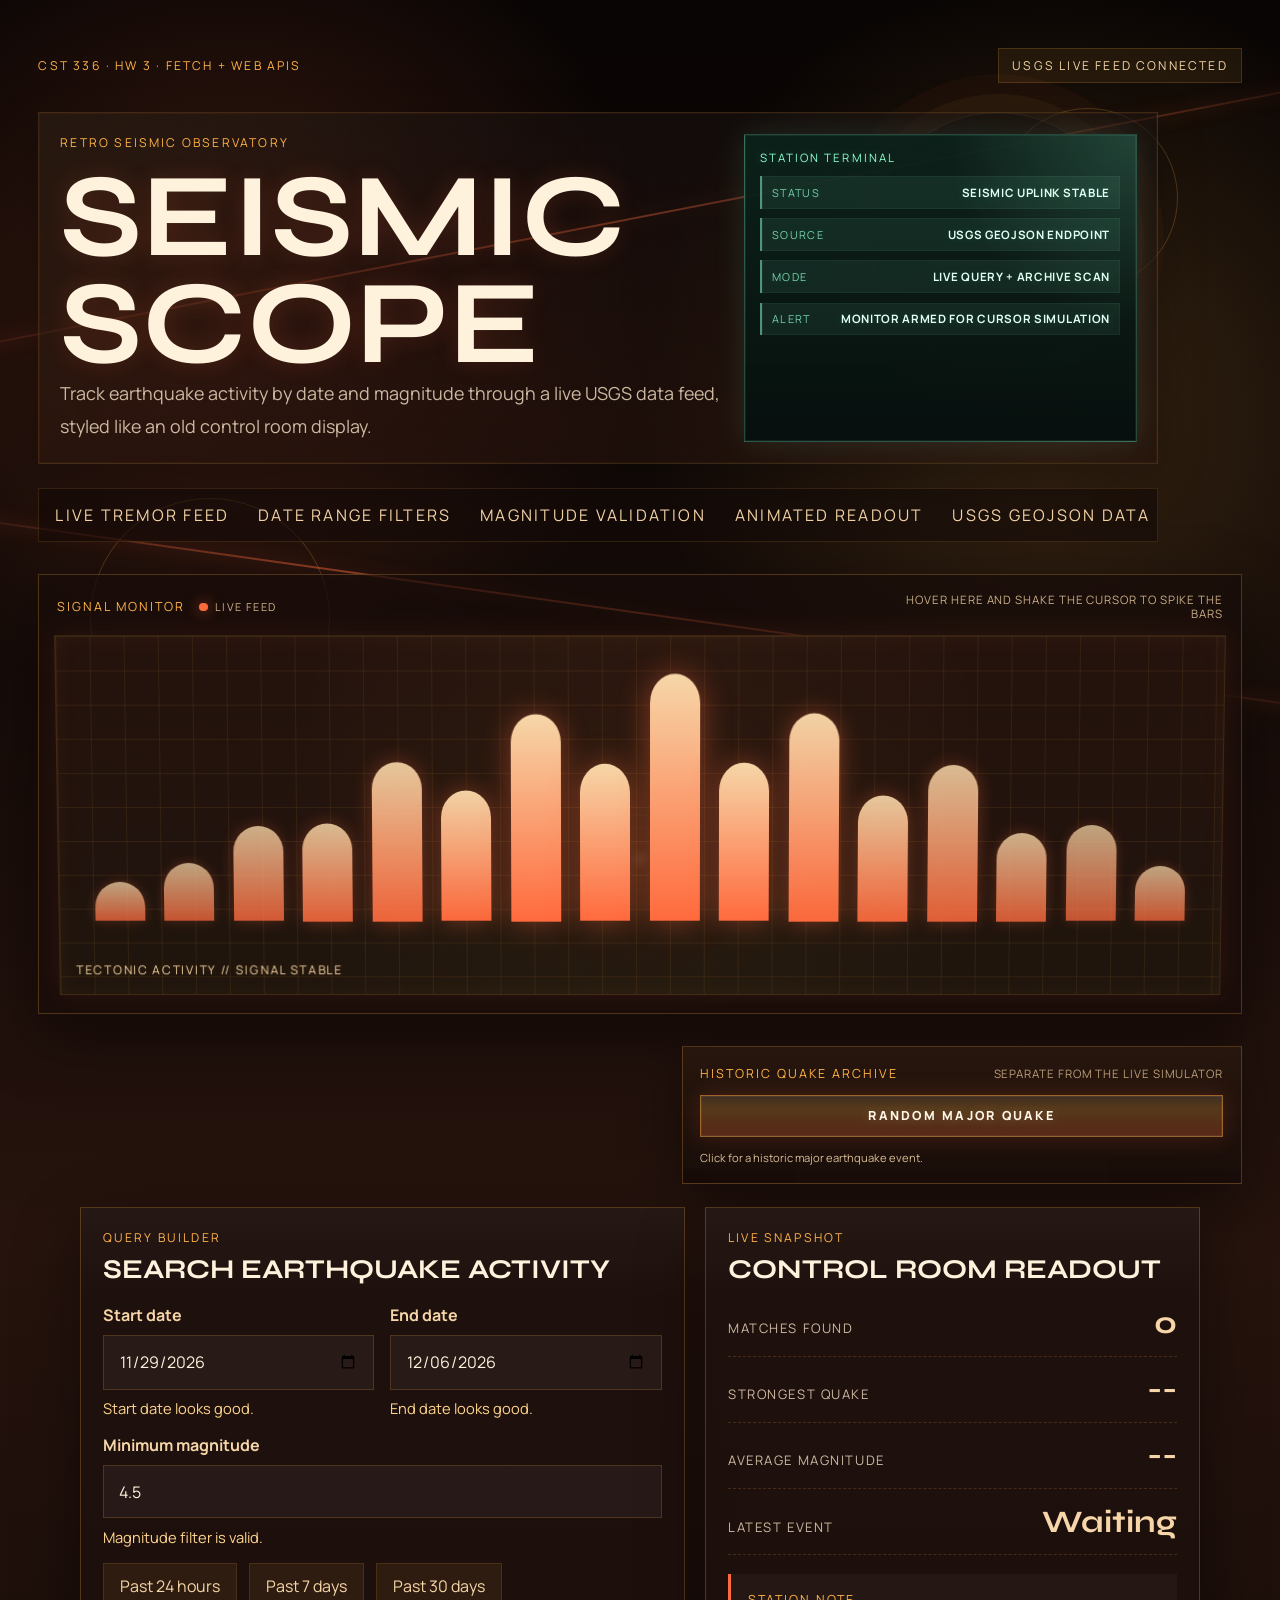
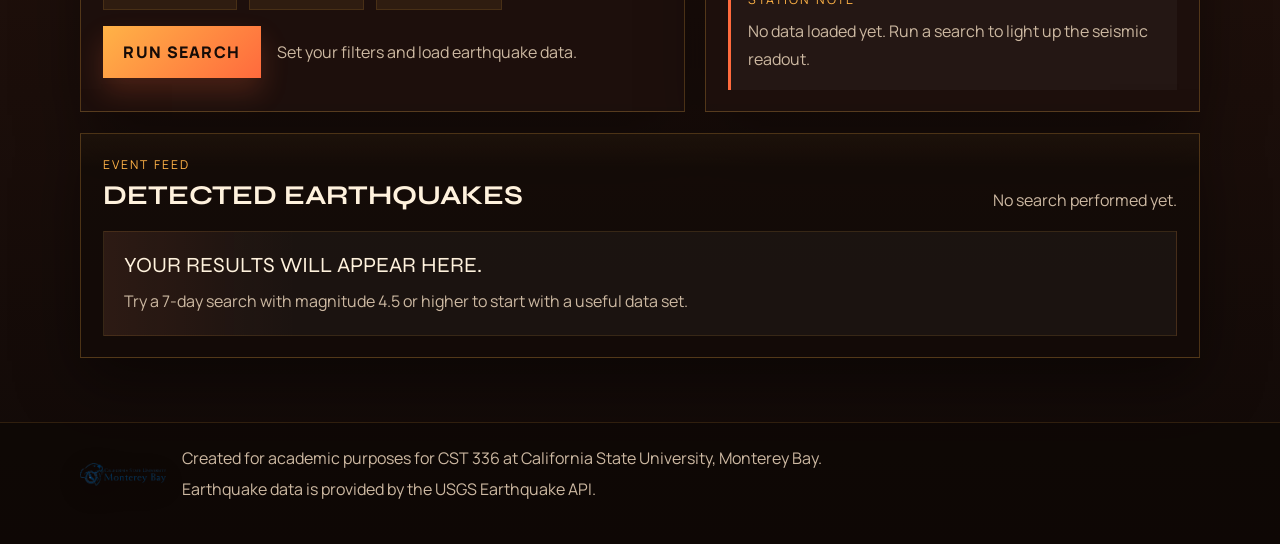
==== hw3/index.html @ 4cdac89d "cool updates" ====
<!doctype html>
<html lang="en">
  <head>
    <meta charset="UTF-8" />
    <meta name="viewport" content="width=device-width, initial-scale=1.0" />
    <title>Seismic Scope | HW 3 Fetch and Web APIs</title>
    <link rel="preconnect" href="https://fonts.googleapis.com" />
    <link rel="preconnect" href="https://fonts.gstatic.com" crossorigin />
    <link
      href="https://fonts.googleapis.com/css2?family=Syne:wght@400;500;700;800&family=Manrope:wght@400;500;700&display=swap"
      rel="stylesheet"
    />
    <link rel="stylesheet" href="styles.css" />
  </head>
  <body>
    <div class="scene" aria-hidden="true">
      <div class="scene__scanlines"></div>
      <div class="scene__grid"></div>
      <div class="scene__fault scene__fault--one"></div>
      <div class="scene__fault scene__fault--two"></div>
      <div class="scene__pulse scene__pulse--one"></div>
      <div class="scene__pulse scene__pulse--two"></div>
      <div class="scene__ring"></div>
    </div>

    <header class="site-header">
      <div class="site-header__topline">
        <p class="site-header__eyebrow">CST 336 · HW 3 · Fetch + Web APIs</p>
        <p class="site-header__stamp">USGS live feed connected</p>
      </div>

      <section class="hero-band">
        <div class="hero-copy">
          <div class="hero-copy__shell">
            <div class="hero-copy__main">
              <p class="kicker">Retro seismic observatory</p>
              <h1>Seismic Scope</h1>
              <p class="site-header__copy">
                Track earthquake activity by date and magnitude through a live USGS data feed,
                styled like an old control room display.
              </p>
            </div>

            <aside class="hero-copy__console" aria-label="System status">
              <p class="hero-copy__console-label">Station terminal</p>
              <div class="hero-copy__console-screen">
                <p><span>status</span><strong> seismic uplink stable</strong></p>
                <p><span>source</span><strong> usgs geojson endpoint</strong></p>
                <p><span>mode</span><strong> live query + archive scan</strong></p>
                <p><span>alert</span><strong> monitor armed for cursor simulation</strong></p>
              </div>
            </aside>
          </div>

          <div class="ticker" aria-label="Feature highlights">
            <span>LIVE TREMOR FEED</span>
            <span>DATE RANGE FILTERS</span>
            <span>MAGNITUDE VALIDATION</span>
            <span>ANIMATED READOUT</span>
            <span>USGS GEOJSON DATA</span>
            <span>SIGNAL SIMULATION</span>
            <span aria-hidden="true">LIVE TREMOR FEED</span>
            <span aria-hidden="true">DATE RANGE FILTERS</span>
            <span aria-hidden="true">MAGNITUDE VALIDATION</span>
            <span aria-hidden="true">ANIMATED READOUT</span>
            <span aria-hidden="true">USGS GEOJSON DATA</span>
            <span aria-hidden="true">SIGNAL SIMULATION</span>
          </div>
        </div>

        <aside class="hero-monitor">
          <div class="hero-monitor__header">
            <div class="hero-monitor__title-group">
              <p class="hero-monitor__label">Signal monitor</p>
              <div class="hero-monitor__live" aria-hidden="true">
                <span class="hero-monitor__live-dot"></span>
                <span>Live feed</span>
              </div>
            </div>
            <p class="hero-monitor__prompt" id="monitorPrompt">Hover here and shake the cursor to spike the bars</p>
          </div>
          <div class="hero-monitor__screen" id="heroMonitorScreen">
            <div class="monitor-epicenter" id="monitorEpicenter" aria-hidden="true"></div>
            <div class="waveform">
              <span></span>
              <span></span>
              <span></span>
              <span></span>
              <span></span>
              <span></span>
              <span></span>
              <span></span>
              <span></span>
              <span></span>
              <span></span>
              <span></span>
              <span></span>
              <span></span>
              <span></span>
              <span></span>
            </div>
            <div class="monitor-grid"></div>
            <p class="hero-monitor__readout">TECTONIC ACTIVITY // SIGNAL STABLE</p>
          </div>
        </aside>

        <article class="hero-archive">
          <div class="hero-archive__header">
            <p class="hero-monitor__label">Historic quake archive</p>
            <p class="hero-archive__hint">Separate from the live simulator</p>
          </div>
          <button class="hero-monitor__fact-button" id="randomQuakeButton" type="button">
            Random major quake
          </button>
          <p class="hero-monitor__fact" id="randomQuakeFact">
            Click for a historic major earthquake event.
          </p>
        </article>
      </section>
    </header>

    <main class="layout">
      <section class="panel panel--form">
        <div class="panel__heading">
          <p class="kicker">Query builder</p>
          <h2>Search earthquake activity</h2>
        </div>

        <form id="quakeForm" class="quake-form" novalidate>
          <label class="field">
            <span>Start date</span>
            <input id="startDate" name="startDate" type="date" required />
            <small id="startDateMessage" class="field-message">Choose a start date.</small>
          </label>

          <label class="field">
            <span>End date</span>
            <input id="endDate" name="endDate" type="date" required />
            <small id="endDateMessage" class="field-message">Choose an end date.</small>
          </label>

          <label class="field field--wide">
            <span>Minimum magnitude</span>
            <input
              id="minMagnitude"
              name="minMagnitude"
              type="number"
              min="0"
              max="10"
              step="0.1"
              value="4.5"
              required
            />
            <small id="magnitudeMessage" class="field-message">
              Enter a value from 0.0 to 10.0.
            </small>
          </label>

          <div class="quick-picks" aria-label="Quick date ranges">
            <button type="button" class="quick-picks__button" data-days="1">Past 24 hours</button>
            <button type="button" class="quick-picks__button" data-days="7">Past 7 days</button>
            <button type="button" class="quick-picks__button" data-days="30">Past 30 days</button>
          </div>

          <div class="form-actions">
            <button id="searchButton" class="primary-button" type="submit">Run search</button>
            <p id="formStatus" class="form-status">Set your filters and load earthquake data.</p>
          </div>
        </form>
      </section>

      <section class="panel panel--summary">
        <div class="panel__heading">
          <p class="kicker">Live snapshot</p>
          <h2>Control room readout</h2>
        </div>

        <div class="readout-stack">
          <article class="readout-line">
            <span>Matches found</span>
            <strong id="matchCount">0</strong>
          </article>
          <article class="readout-line">
            <span>Strongest quake</span>
            <strong id="topMagnitude">--</strong>
          </article>
          <article class="readout-line">
            <span>Average magnitude</span>
            <strong id="averageMagnitude">--</strong>
          </article>
          <article class="readout-line">
            <span>Latest event</span>
            <strong id="latestEvent">Waiting</strong>
          </article>
        </div>

        <div class="insight-card">
          <p class="insight-card__label">Station note</p>
          <p id="insightMessage" class="insight-card__copy">
            No data loaded yet. Run a search to light up the seismic readout.
          </p>
        </div>
      </section>

      <section class="panel panel--results">
        <div class="panel__heading panel__heading--results">
          <div>
            <p class="kicker">Event feed</p>
            <h2>Detected earthquakes</h2>
          </div>
          <p id="resultsMeta" class="results-meta">No search performed yet.</p>
        </div>

        <div id="results" class="results-list" aria-live="polite">
          <article class="empty-state">
            <p class="empty-state__title">Your results will appear here.</p>
            <p class="empty-state__copy">
              Try a 7-day search with magnitude 4.5 or higher to start with a useful data set.
            </p>
          </article>
        </div>
      </section>
    </main>

    <footer class="site-footer">
      <div class="site-footer__inner">
        <img
          class="site-footer__logo"
          src="../lab2/img/csumb-logo.png"
          alt="CSUMB logo"
        />
        <div class="site-footer__copy">
          <p>Created for academic purposes for CST 336 at California State University, Monterey Bay.</p>
          <p>Earthquake data is provided by the USGS Earthquake API.</p>
        </div>
      </div>
    </footer>

    <script src="app.js"></script>
  </body>
</html>
---- hw3/styles.css ----
:root {
  --coal: #140d0b;
  --ash: #241713;
  --lava: #ff6a3d;
  --amber: #ffb347;
  --sand: #f6d6a8;
  --smoke: #cdb9a2;
  --cream: #fff2dd;
  --line: rgba(255, 179, 71, 0.24);
  --panel: rgba(30, 17, 13, 0.88);
  --panel-strong: rgba(20, 11, 8, 0.92);
  --shadow: 0 24px 60px rgba(0, 0, 0, 0.42);
}

* {
  box-sizing: border-box;
}

html {
  scroll-behavior: smooth;
}

body {
  margin: 0;
  min-height: 100vh;
  overflow-x: hidden;
  font-family: "Manrope", "Segoe UI", sans-serif;
  color: var(--cream);
  background:
    radial-gradient(circle at 18% 14%, rgba(255, 106, 61, 0.18), transparent 20%),
    radial-gradient(circle at 82% 18%, rgba(255, 179, 71, 0.16), transparent 20%),
    linear-gradient(180deg, #090504 0%, #140b08 28%, #26130d 58%, #100907 100%);
}

body::before {
  content: "";
  position: fixed;
  inset: 0;
  z-index: 0;
  pointer-events: none;
  background:
    linear-gradient(90deg, rgba(255, 255, 255, 0.025) 1px, transparent 1px),
    linear-gradient(rgba(255, 255, 255, 0.025) 1px, transparent 1px);
  background-size: 46px 46px;
  opacity: 0.2;
}

.scene {
  position: fixed;
  inset: 0;
  pointer-events: none;
  overflow: hidden;
  z-index: 0;
}

.scene__scanlines {
  position: absolute;
  inset: 0;
  background: repeating-linear-gradient(
    180deg,
    rgba(255, 255, 255, 0.04) 0,
    rgba(255, 255, 255, 0.04) 1px,
    transparent 1px,
    transparent 4px
  );
  opacity: 0.12;
}

.scene__grid {
  position: absolute;
  left: -10%;
  right: -10%;
  bottom: -8%;
  height: 42vh;
  background:
    linear-gradient(rgba(255, 179, 71, 0.18) 2px, transparent 2px),
    linear-gradient(90deg, rgba(255, 179, 71, 0.18) 2px, transparent 2px);
  background-size: 64px 64px;
  transform: perspective(420px) rotateX(76deg);
  transform-origin: center bottom;
  opacity: 0.35;
  animation: grid-drift 10s ease-in-out infinite;
}

.scene__fault {
  position: absolute;
  width: 120vw;
  height: 2px;
  left: -10vw;
  background: linear-gradient(90deg, transparent, rgba(255, 106, 61, 0.85), transparent);
  box-shadow: 0 0 18px rgba(255, 106, 61, 0.4);
}

.scene__fault--one {
  top: 24%;
  transform: rotate(-11deg);
  animation: fault-shift 9s ease-in-out infinite;
}

.scene__fault--two {
  top: 68%;
  transform: rotate(8deg);
  animation: fault-shift 12s ease-in-out infinite reverse;
}

.scene__pulse {
  position: absolute;
  border: 1px solid rgba(255, 179, 71, 0.24);
  border-radius: 50%;
}

.scene__pulse--one {
  top: 12%;
  right: 8%;
  width: 180px;
  height: 180px;
  animation: pulse-ring 5s ease-out infinite;
}

.scene__pulse--two {
  bottom: 18%;
  left: 7%;
  width: 240px;
  height: 240px;
  animation: pulse-ring 7s ease-out infinite 1.4s;
}

.scene__ring {
  position: absolute;
  right: 12vw;
  top: 7rem;
  width: 16rem;
  aspect-ratio: 1;
  border-radius: 50%;
  border: 1px solid rgba(246, 214, 168, 0.18);
  box-shadow:
    0 0 0 18px rgba(255, 179, 71, 0.05),
    0 0 0 38px rgba(255, 106, 61, 0.04);
  animation: ring-drift 8s ease-in-out infinite;
}

.site-header,
.layout {
  position: relative;
  z-index: 1;
}

.site-header {
  width: min(1240px, 94vw);
  margin: 0 auto;
  padding: 3rem 0 1.4rem;
}

.site-header__topline {
  display: flex;
  justify-content: space-between;
  gap: 1rem;
  align-items: center;
}

.site-header__eyebrow,
.site-header__stamp,
.kicker {
  margin: 0;
  text-transform: uppercase;
  letter-spacing: 0.18em;
  font-size: 0.76rem;
}

.site-header__eyebrow,
.kicker {
  color: var(--amber);
}

.site-header__stamp {
  padding: 0.5rem 0.8rem;
  border: 1px solid rgba(255, 179, 71, 0.18);
  color: var(--sand);
  background: rgba(255, 179, 71, 0.08);
}

.hero-band {
  margin-top: 1.8rem;
  display: grid;
  gap: 2rem;
  grid-template-columns: minmax(0, 1fr);
  align-items: start;
}

.hero-copy {
  max-width: 70rem;
}

.hero-copy__shell {
  position: relative;
  display: grid;
  grid-template-columns: minmax(0, 1.35fr) minmax(280px, 0.8fr);
  gap: 1.25rem;
  align-items: stretch;
  padding: 1.3rem;
  border: 1px solid rgba(255, 179, 71, 0.14);
  background:
    linear-gradient(135deg, rgba(255, 179, 71, 0.05), transparent 36%),
    linear-gradient(180deg, rgba(255, 255, 255, 0.02), rgba(255, 106, 61, 0.05)),
    rgba(18, 10, 8, 0.58);
  box-shadow:
    inset 0 0 0 1px rgba(255, 179, 71, 0.04),
    0 16px 44px rgba(0, 0, 0, 0.26);
  overflow: hidden;
}

.hero-copy__shell::before {
  content: "";
  position: absolute;
  inset: 0;
  pointer-events: none;
  background:
    linear-gradient(90deg, rgba(255, 179, 71, 0.08) 1px, transparent 1px),
    linear-gradient(rgba(255, 179, 71, 0.06) 1px, transparent 1px);
  background-size: 34px 34px;
  opacity: 0.12;
}

.hero-copy__main,
.hero-copy__console {
  position: relative;
  z-index: 1;
}

.hero-copy h1,
.hero-copy p {
  margin: 0;
}

.hero-copy h1 {
  margin-top: 0.85rem;
  font-family: "Syne", sans-serif;
  max-width: 11ch;
  font-size: clamp(3.6rem, 11vw, 7.4rem);
  line-height: 0.9;
  text-transform: uppercase;
  text-shadow: 0 0 24px rgba(255, 106, 61, 0.16);
}

.site-header__copy {
  margin-top: 1rem;
  max-width: 54rem;
  color: var(--smoke);
  line-height: 1.8;
  font-size: 1.12rem;
}

.hero-copy__console {
  display: grid;
  gap: 0.7rem;
  align-content: start;
  padding: 0.95rem;
  border: 1px solid rgba(143, 255, 208, 0.24);
  background:
    radial-gradient(circle at top right, rgba(143, 255, 208, 0.16), transparent 38%),
    linear-gradient(180deg, rgba(12, 34, 27, 0.92), rgba(6, 16, 14, 0.96));
  box-shadow:
    inset 0 0 0 1px rgba(143, 255, 208, 0.08),
    0 0 30px rgba(143, 255, 208, 0.12);
}

.hero-copy__console-label {
  margin: 0;
  color: #8fffd0;
  font-size: 0.72rem;
  letter-spacing: 0.18em;
  text-transform: uppercase;
  text-shadow: 0 0 12px rgba(143, 255, 208, 0.28);
}

.hero-copy__console-screen {
  display: grid;
  gap: 0.6rem;
  font-family: "Manrope", "Segoe UI", sans-serif;
}

.hero-copy__console-screen p {
  display: flex;
  justify-content: space-between;
  gap: 0.8rem;
  padding: 0.55rem 0.65rem;
  border-left: 2px solid rgba(143, 255, 208, 0.5);
  background: rgba(143, 255, 208, 0.07);
  box-shadow: inset 0 0 0 1px rgba(143, 255, 208, 0.05);
}

.hero-copy__console-screen span {
  color: rgba(143, 255, 208, 0.78);
  text-transform: uppercase;
  letter-spacing: 0.12em;
  font-size: 0.68rem;
  text-shadow: 0 0 10px rgba(143, 255, 208, 0.18);
}

.hero-copy__console-screen strong {
  color: #dffff2;
  font-weight: 700;
  text-transform: uppercase;
  letter-spacing: 0.06em;
  font-size: 0.72rem;
  text-align: right;
  text-shadow: 0 0 12px rgba(143, 255, 208, 0.16);
}

.ticker {
  margin-top: 1.5rem;
  display: flex;
  gap: 1.8rem;
  overflow: hidden;
  width: 100%;
  padding: 0.95rem 1rem;
  border: 1px solid rgba(255, 179, 71, 0.14);
  background: rgba(18, 10, 8, 0.56);
  white-space: nowrap;
}

.ticker span {
  flex: none;
  color: var(--sand);
  letter-spacing: 0.14em;
  animation: ticker-roll 24s linear infinite;
}

.hero-monitor {
  width: 100%;
  padding: 1.1rem;
  border: 1px solid var(--line);
  background: rgba(24, 13, 10, 0.76);
  box-shadow: var(--shadow);
}

.hero-archive {
  width: min(560px, 100%);
  justify-self: end;
  padding: 1.1rem;
  border: 1px solid var(--line);
  background:
    linear-gradient(180deg, rgba(255, 179, 71, 0.06), rgba(24, 13, 10, 0.82)),
    rgba(24, 13, 10, 0.8);
  box-shadow: var(--shadow);
}

.hero-archive__header {
  display: flex;
  justify-content: space-between;
  gap: 1rem;
  align-items: center;
  margin-bottom: 0.8rem;
}

.hero-archive__hint {
  margin: 0;
  color: rgba(246, 214, 168, 0.72);
  font-size: 0.72rem;
  letter-spacing: 0.08em;
  text-transform: uppercase;
}

.hero-monitor__label,
.hero-monitor__readout {
  margin: 0;
}

.hero-monitor__header {
  display: flex;
  align-items: center;
  justify-content: space-between;
  gap: 1rem;
}

.hero-monitor__title-group {
  display: flex;
  align-items: center;
  gap: 0.9rem;
}

.hero-monitor__label {
  color: var(--amber);
  text-transform: uppercase;
  letter-spacing: 0.16em;
  font-size: 0.78rem;
}

.hero-monitor__live {
  display: inline-flex;
  align-items: center;
  gap: 0.45rem;
  color: rgba(246, 214, 168, 0.82);
  font-size: 0.68rem;
  letter-spacing: 0.14em;
  text-transform: uppercase;
}

.hero-monitor__live-dot {
  width: 0.52rem;
  height: 0.52rem;
  border-radius: 50%;
  background: var(--lava);
  box-shadow: 0 0 14px rgba(255, 106, 61, 0.65);
  animation: monitor-beacon 1.2s ease-in-out infinite;
}

.hero-monitor__prompt {
  margin: 0;
  max-width: 20rem;
  text-align: right;
  color: rgba(246, 214, 168, 0.8);
  font-size: 0.72rem;
  letter-spacing: 0.08em;
  text-transform: uppercase;
  line-height: 1.25;
  transition: opacity 180ms ease, transform 180ms ease;
}

.hero-monitor__prompt.is-hidden {
  opacity: 0.2;
  transform: translateY(-4px);
}

.hero-monitor__screen {
  position: relative;
  margin-top: 0.9rem;
  min-height: 360px;
  overflow: hidden;
  border: 1px solid rgba(255, 179, 71, 0.14);
  cursor: crosshair;
  background:
    radial-gradient(circle at center, rgba(255, 179, 71, 0.05), transparent 60%),
    linear-gradient(180deg, rgba(255, 106, 61, 0.08), rgba(255, 179, 71, 0.03)),
    #120b09;
  transform:
    perspective(460px)
    rotateX(calc(var(--monitor-tilt-y, 0) * 1deg))
    rotateY(calc(var(--monitor-tilt-x, 0) * 1deg))
    translate3d(var(--monitor-shift-x, 0px), var(--monitor-shift-y, 0px), 0);
  transition: transform 110ms ease-out, box-shadow 150ms ease-out;
  box-shadow:
    inset 0 0 24px rgba(255, 179, 71, 0.05),
    0 0 26px rgba(255, 106, 61, 0.08);
}

.hero-monitor__screen::after {
  content: "";
  position: absolute;
  inset: 0;
  z-index: 0;
  pointer-events: none;
  background: linear-gradient(180deg, transparent, rgba(255, 179, 71, 0.06));
  opacity: var(--monitor-invite-opacity, 0.45);
  transition: opacity 180ms ease;
}

.monitor-grid {
  position: absolute;
  inset: 0;
  z-index: 0;
  background:
    linear-gradient(rgba(255, 179, 71, 0.08) 1px, transparent 1px),
    linear-gradient(90deg, rgba(255, 179, 71, 0.08) 1px, transparent 1px);
  background-size: 34px 34px;
}

.monitor-epicenter {
  position: absolute;
  left: var(--epicenter-x, 50%);
  top: var(--epicenter-y, 50%);
  width: 120px;
  height: 120px;
  z-index: 1;
  pointer-events: none;
  border-radius: 50%;
  opacity: var(--epicenter-opacity, 0);
  transform: translate(-50%, -50%) scale(var(--epicenter-scale, 0.65));
  background:
    radial-gradient(circle, rgba(255, 214, 168, 0.6) 0, rgba(255, 179, 71, 0.16) 18%, transparent 64%);
  box-shadow:
    0 0 0 1px rgba(255, 179, 71, 0.2),
    0 0 26px rgba(255, 106, 61, 0.22);
  transition: opacity 160ms ease, transform 120ms ease-out;
}

.monitor-epicenter::before,
.monitor-epicenter::after {
  content: "";
  position: absolute;
  inset: 50%;
  border-radius: 50%;
  border: 1px solid rgba(255, 179, 71, 0.28);
  transform: translate(-50%, -50%);
}

.monitor-epicenter::before {
  width: 44px;
  height: 44px;
}

.monitor-epicenter::after {
  width: 86px;
  height: 86px;
  opacity: 0.7;
}

.waveform {
  position: absolute;
  inset: 0;
  z-index: 2;
  display: flex;
  align-items: end;
  justify-content: space-evenly;
  padding: 2.3rem 1rem 4.6rem;
}

.waveform span {
  width: 4.4%;
  height: max(10%, var(--bar-height, 22%));
  border-radius: 999px 999px 0 0;
  background: linear-gradient(180deg, var(--sand), var(--lava));
  box-shadow: 0 0 12px rgba(255, 106, 61, 0.26);
  transform-origin: bottom center;
  transform: scaleY(var(--bar-scale, 1));
  opacity: calc(0.5 + var(--bar-glow, 0.24));
  transition:
    height 120ms ease-out,
    transform 120ms ease-out,
    opacity 120ms ease-out,
    box-shadow 120ms ease-out;
}

.hero-monitor__readout {
  position: absolute;
  left: 1rem;
  right: 1rem;
  bottom: 1rem;
  z-index: 3;
  color: var(--sand);
  font-size: 0.76rem;
  letter-spacing: 0.14em;
  text-shadow: 0 0 10px rgba(255, 179, 71, 0.18);
}

.hero-monitor__fact-button {
  border: 1px solid rgba(255, 179, 71, 0.42);
  background:
    linear-gradient(180deg, rgba(255, 214, 168, 0.14), rgba(255, 179, 71, 0.24) 30%, rgba(255, 106, 61, 0.26));
  color: #fff6e6;
  width: 100%;
  padding: 0.72rem 0.95rem;
  font: inherit;
  font-size: 0.78rem;
  font-weight: 800;
  letter-spacing: 0.18em;
  text-transform: uppercase;
  text-shadow: 0 0 12px rgba(255, 240, 214, 0.24);
  cursor: pointer;
  box-shadow:
    inset 0 0 0 1px rgba(255, 214, 168, 0.08),
    0 0 24px rgba(255, 106, 61, 0.18);
  transition:
    transform 130ms ease,
    border-color 130ms ease,
    box-shadow 130ms ease,
    background 130ms ease;
}

.hero-monitor__fact-button:hover,
.hero-monitor__fact-button:focus-visible {
  transform: translateY(-1px);
  border-color: rgba(255, 214, 168, 0.68);
  box-shadow:
    inset 0 0 0 1px rgba(255, 214, 168, 0.12),
    0 0 28px rgba(255, 106, 61, 0.28);
  background:
    linear-gradient(180deg, rgba(255, 214, 168, 0.18), rgba(255, 179, 71, 0.34) 30%, rgba(255, 106, 61, 0.32));
}

.hero-monitor__fact {
  margin: 0.8rem 0 0;
  color: rgba(246, 214, 168, 0.88);
  font-size: 0.7rem;
  line-height: 1.45;
  text-wrap: pretty;
}

.layout {
  width: min(1120px, 92vw);
  margin: 0 auto;
  padding-bottom: 4rem;
  display: grid;
  gap: 1.3rem;
  grid-template-columns: minmax(0, 1.1fr) minmax(300px, 0.9fr);
}

.panel {
  border: 1px solid var(--line);
  background:
    linear-gradient(180deg, rgba(255, 255, 255, 0.035), transparent 18%),
    var(--panel);
  box-shadow: var(--shadow);
  padding: 1.35rem;
}

.panel--results {
  grid-column: 1 / -1;
  background:
    linear-gradient(180deg, rgba(255, 179, 71, 0.045), transparent 15%),
    var(--panel-strong);
}

.panel__heading h2,
.panel__heading p {
  margin: 0;
}

.panel__heading h2 {
  margin-top: 0.4rem;
  font-family: "Syne", sans-serif;
  font-size: 1.7rem;
  text-transform: uppercase;
}

.quake-form {
  margin-top: 1.2rem;
  display: grid;
  gap: 1rem;
  grid-template-columns: repeat(2, minmax(0, 1fr));
}

.field {
  display: grid;
  gap: 0.55rem;
}

.field--wide {
  grid-column: 1 / -1;
}

.field span {
  font-weight: 700;
  color: var(--sand);
}

.field input {
  width: 100%;
  border: 1px solid rgba(255, 179, 71, 0.18);
  padding: 0.9rem 0.95rem;
  font: inherit;
  color: var(--cream);
  background: rgba(255, 255, 255, 0.045);
  transition:
    border-color 0.2s ease,
    box-shadow 0.2s ease,
    transform 0.2s ease;
}

.field input:focus {
  outline: none;
  border-color: var(--amber);
  box-shadow: 0 0 0 4px rgba(255, 179, 71, 0.08);
  transform: translateY(-1px);
}

.field input.invalid {
  border-color: #ff8a8a;
}

.field-message {
  min-height: 1.2rem;
  color: var(--smoke);
  font-size: 0.92rem;
}

.field-message.error {
  color: #ff9b9b;
}

.field-message.success {
  color: #ffd58d;
}

.quick-picks {
  grid-column: 1 / -1;
  display: flex;
  flex-wrap: wrap;
  gap: 0.75rem;
}

.quick-picks__button,
.primary-button {
  border: 0;
  cursor: pointer;
  font: inherit;
}

.quick-picks__button {
  padding: 0.72rem 1rem;
  color: var(--sand);
  background: rgba(255, 179, 71, 0.08);
  border: 1px solid rgba(255, 179, 71, 0.12);
  transition:
    transform 0.2s ease,
    background 0.2s ease,
    border-color 0.2s ease;
}

.quick-picks__button:hover,
.quick-picks__button:focus-visible {
  transform: translateY(-2px);
  background: rgba(255, 106, 61, 0.12);
  border-color: rgba(255, 106, 61, 0.35);
}

.form-actions {
  grid-column: 1 / -1;
  display: flex;
  flex-wrap: wrap;
  gap: 1rem;
  align-items: center;
}

.primary-button {
  padding: 0.95rem 1.3rem;
  font-weight: 800;
  text-transform: uppercase;
  letter-spacing: 0.08em;
  color: #160b07;
  background: linear-gradient(135deg, var(--amber), var(--lava));
  box-shadow: 0 14px 28px rgba(255, 106, 61, 0.2);
  transition:
    transform 0.2s ease,
    box-shadow 0.2s ease;
}

.primary-button:hover,
.primary-button:focus-visible {
  transform: translateY(-2px);
  box-shadow: 0 18px 34px rgba(255, 106, 61, 0.28);
}

.primary-button:disabled {
  cursor: wait;
  opacity: 0.72;
  transform: none;
}

.form-status,
.results-meta {
  margin: 0;
  color: var(--smoke);
}

.readout-stack {
  margin-top: 1.2rem;
  display: grid;
  gap: 0.85rem;
}

.readout-line {
  display: grid;
  grid-template-columns: 1fr auto;
  gap: 1rem;
  align-items: baseline;
  padding-bottom: 0.85rem;
  border-bottom: 1px dashed rgba(255, 179, 71, 0.18);
}

.readout-line span,
.readout-line strong {
  margin: 0;
}

.readout-line span {
  color: var(--smoke);
  text-transform: uppercase;
  letter-spacing: 0.12em;
  font-size: 0.82rem;
}

.readout-line strong {
  font-family: "Syne", sans-serif;
  font-size: clamp(1.15rem, 4vw, 1.95rem);
  color: var(--sand);
}

.insight-card {
  margin-top: 1.2rem;
  padding: 1.05rem;
  border-left: 3px solid var(--lava);
  background: rgba(255, 255, 255, 0.03);
}

.insight-card__label,
.insight-card__copy {
  margin: 0;
}

.insight-card__label {
  color: var(--amber);
  text-transform: uppercase;
  letter-spacing: 0.15em;
  font-size: 0.78rem;
}

.insight-card__copy {
  margin-top: 0.55rem;
  color: var(--smoke);
  line-height: 1.75;
}

.panel__heading--results {
  display: flex;
  justify-content: space-between;
  gap: 1rem;
  align-items: end;
}

.results-list {
  margin-top: 1.25rem;
  display: grid;
  gap: 1rem;
}

.quake-card,
.empty-state {
  position: relative;
  overflow: hidden;
  padding: 1.25rem;
  border: 1px solid rgba(255, 179, 71, 0.12);
  background:
    linear-gradient(90deg, rgba(255, 106, 61, 0.08), transparent 18%),
    rgba(255, 255, 255, 0.035);
}

.quake-card::before {
  content: "";
  position: absolute;
  left: 0;
  top: 0;
  bottom: 0;
  width: 6px;
  background: linear-gradient(180deg, var(--amber), var(--lava));
}

.quake-card {
  display: grid;
  gap: 1rem;
  grid-template-columns: auto 1fr auto;
  align-items: start;
}

.quake-card__magnitude {
  min-width: 96px;
  padding: 0.9rem 0.8rem;
  text-align: center;
  background: rgba(255, 179, 71, 0.08);
  border: 1px solid rgba(255, 179, 71, 0.14);
}

.quake-card__magnitude span,
.quake-card__meta span {
  display: block;
}

.quake-card__magnitude span:first-child {
  text-transform: uppercase;
  letter-spacing: 0.14em;
  font-size: 0.72rem;
  color: var(--smoke);
}

.quake-card__magnitude strong {
  font-family: "Syne", sans-serif;
  font-size: 2rem;
  color: var(--sand);
}

.quake-card h3,
.quake-card p {
  margin: 0;
}

.quake-card h3 {
  font-size: 1.12rem;
  color: var(--cream);
}

.quake-card__details {
  margin-top: 0.55rem;
  color: var(--smoke);
  line-height: 1.7;
}

.quake-card__meta {
  display: grid;
  gap: 0.65rem;
  text-align: right;
  color: var(--smoke);
  text-transform: uppercase;
  letter-spacing: 0.12em;
  font-size: 0.72rem;
}

.quake-card__link {
  color: var(--amber);
  text-decoration: none;
  font-weight: 700;
}

.quake-card__link:hover,
.quake-card__link:focus-visible {
  text-decoration: underline;
}

.empty-state__title,
.empty-state__copy {
  margin: 0;
}

.empty-state__title {
  font-family: "Syne", sans-serif;
  text-transform: uppercase;
  font-size: 1.35rem;
}

.empty-state__copy {
  margin-top: 0.55rem;
  color: var(--smoke);
  line-height: 1.75;
}

.site-footer {
  position: relative;
  z-index: 1;
  border-top: 1px solid rgba(255, 179, 71, 0.14);
  background: rgba(14, 8, 6, 0.8);
}

.site-footer__inner {
  width: min(1120px, 92vw);
  margin: 0 auto;
  padding: 1.4rem 0 2.6rem;
  display: flex;
  gap: 1rem;
  align-items: center;
}

.site-footer__logo {
  width: 86px;
  height: auto;
  object-fit: contain;
  filter: drop-shadow(0 6px 14px rgba(0, 0, 0, 0.3));
}

.site-footer__copy p {
  margin: 0;
  color: var(--smoke);
  line-height: 1.6;
}

.site-footer__copy p + p {
  margin-top: 0.35rem;
}

@keyframes ticker-roll {
  0% {
    transform: translateX(0);
  }
  100% {
    transform: translateX(-100%);
  }
}

@keyframes monitor-beacon {
  0%,
  100% {
    transform: scale(0.9);
    opacity: 0.7;
  }
  50% {
    transform: scale(1.3);
    opacity: 1;
  }
}

@keyframes pulse-ring {
  0% {
    transform: scale(0.85);
    opacity: 0.15;
  }
  70% {
    transform: scale(1.2);
    opacity: 0.3;
  }
  100% {
    transform: scale(1.35);
    opacity: 0;
  }
}

@keyframes fault-shift {
  0%,
  100% {
    transform: translateX(0) rotate(-11deg);
  }
  50% {
    transform: translateX(2.5%) rotate(-9deg);
  }
}

.scene__fault--two {
  animation-name: fault-shift-two;
}

@keyframes fault-shift-two {
  0%,
  100% {
    transform: translateX(0) rotate(8deg);
  }
  50% {
    transform: translateX(-2.5%) rotate(10deg);
  }
}

@keyframes ring-drift {
  0%,
  100% {
    transform: translateY(0);
  }
  50% {
    transform: translateY(12px);
  }
}

@keyframes grid-drift {
  0%,
  100% {
    opacity: 0.24;
  }
  50% {
    opacity: 0.4;
  }
}

@media (max-width: 900px) {
  .hero-band,
  .layout {
    grid-template-columns: 1fr;
  }

  .hero-copy__shell {
    grid-template-columns: 1fr;
  }

  .quake-form {
    grid-template-columns: 1fr;
  }

  .panel__heading--results,
  .quake-card {
    grid-template-columns: 1fr;
  }

  .quake-card__meta {
    text-align: left;
  }
}

@media (max-width: 620px) {
  .site-header__topline {
    flex-direction: column;
    align-items: start;
  }

  .hero-copy__shell {
    padding: 1rem;
  }

  .hero-copy__console-screen p {
    flex-direction: column;
    align-items: start;
  }

  .hero-copy__console-screen strong,
  .hero-copy__console-screen span,
  .hero-monitor__prompt {
    text-align: left;
  }

  .form-actions {
    align-items: stretch;
  }

  .primary-button {
    width: 100%;
  }

  .scene__ring,
  .scene__pulse--two {
    display: none;
  }

  .site-footer__inner {
    flex-direction: column;
    align-items: start;
  }
}
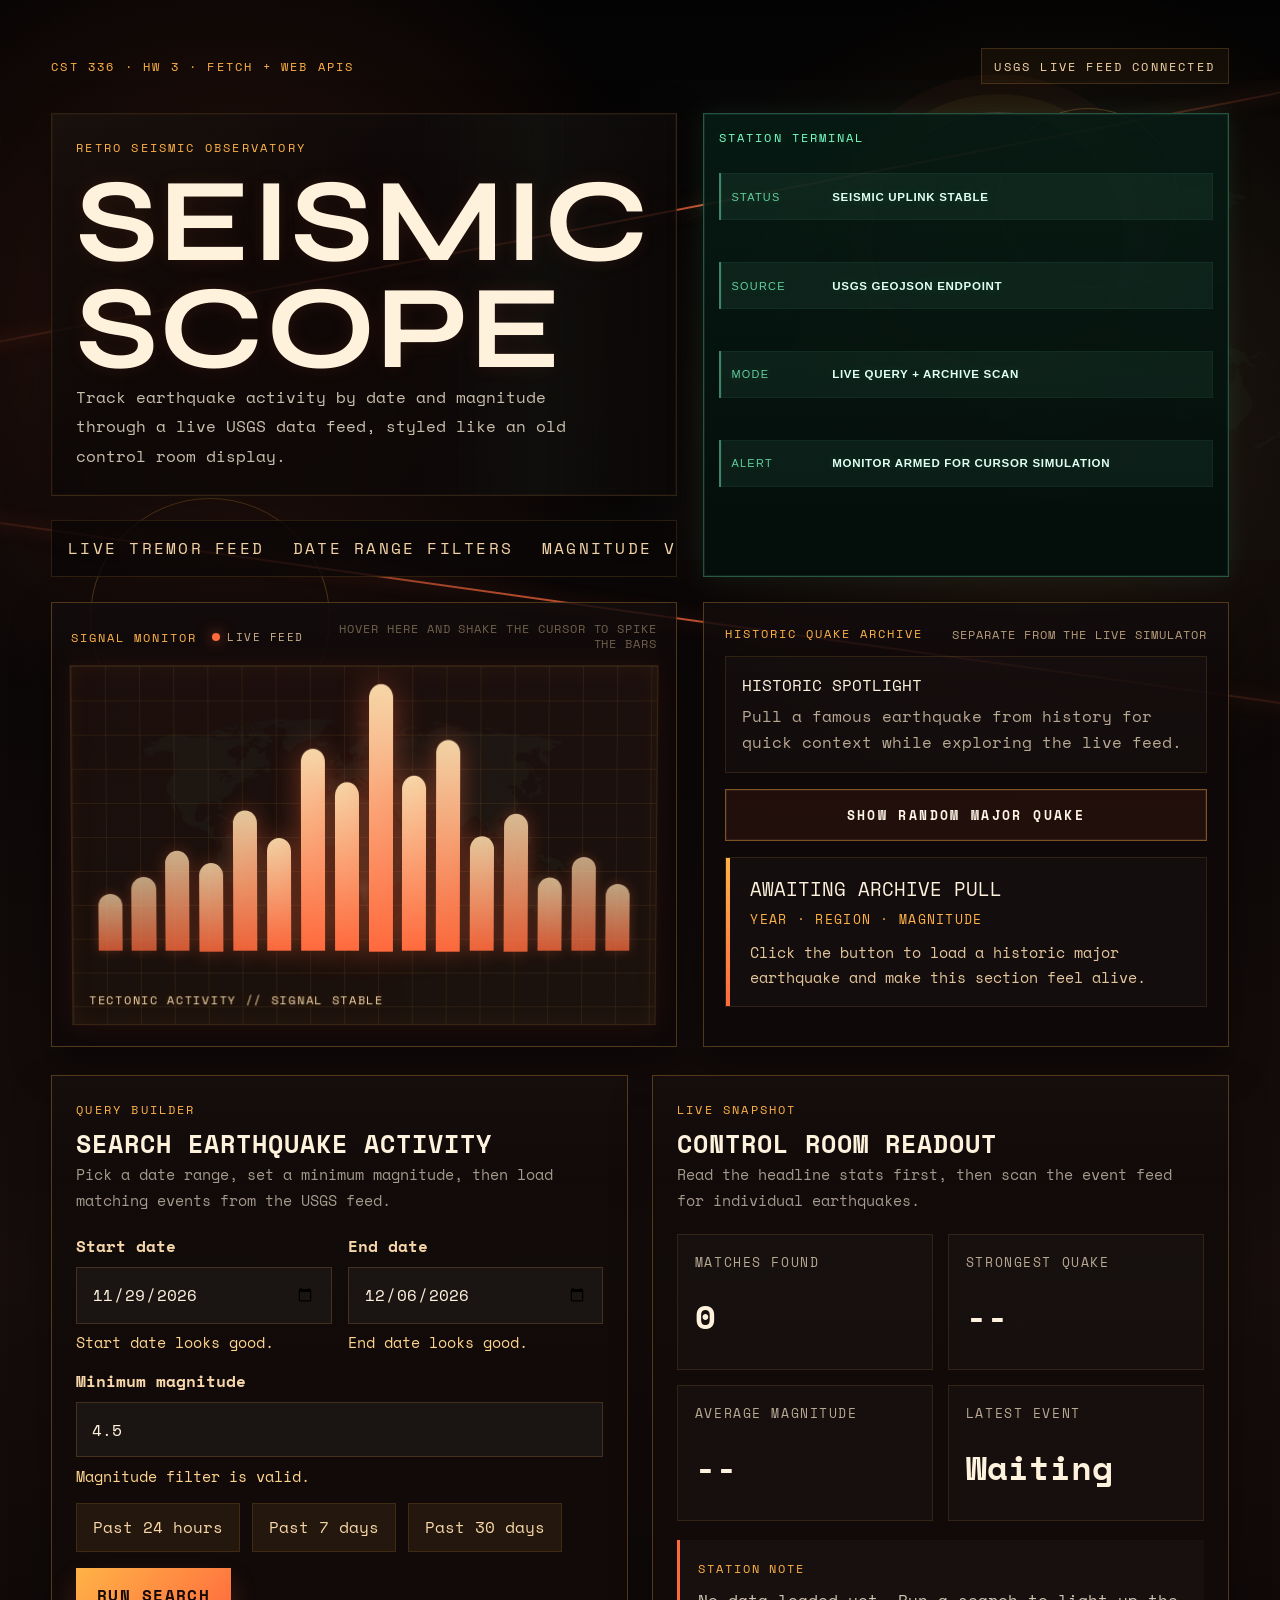
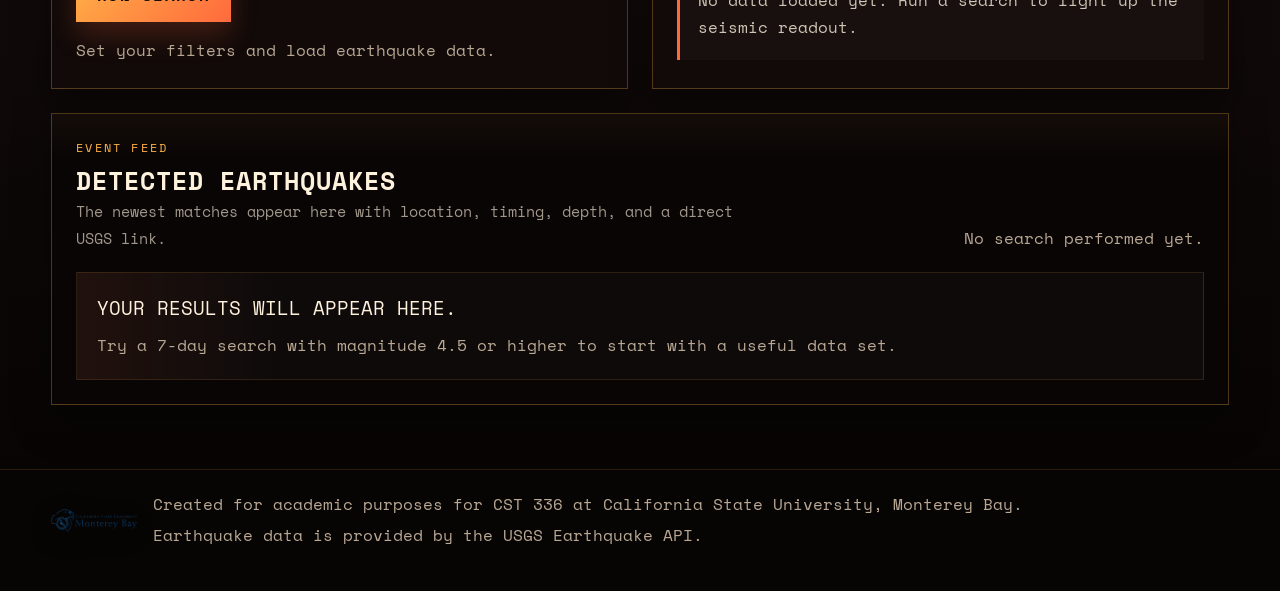
==== commit 71b61a88: "map and design cool" ====
--- a/hw3/index.html
+++ b/hw3/index.html
@@ -7,7 +7,7 @@
     <link rel="preconnect" href="https://fonts.googleapis.com" />
     <link rel="preconnect" href="https://fonts.gstatic.com" crossorigin />
     <link
-      href="https://fonts.googleapis.com/css2?family=Syne:wght@400;500;700;800&family=Manrope:wght@400;500;700&display=swap"
+      href="https://fonts.googleapis.com/css2?family=Syne:wght@400;500;700;800&family=Space+Mono:wght@400;700&display=swap"
       rel="stylesheet"
     />
     <link rel="stylesheet" href="styles.css" />
@@ -40,16 +40,6 @@
                 styled like an old control room display.
               </p>
             </div>
-
-            <aside class="hero-copy__console" aria-label="System status">
-              <p class="hero-copy__console-label">Station terminal</p>
-              <div class="hero-copy__console-screen">
-                <p><span>status</span><strong> seismic uplink stable</strong></p>
-                <p><span>source</span><strong> usgs geojson endpoint</strong></p>
-                <p><span>mode</span><strong> live query + archive scan</strong></p>
-                <p><span>alert</span><strong> monitor armed for cursor simulation</strong></p>
-              </div>
-            </aside>
           </div>
 
           <div class="ticker" aria-label="Feature highlights">
@@ -68,6 +58,16 @@
           </div>
         </div>
 
+        <aside class="hero-terminal" aria-label="System status">
+          <p class="hero-copy__console-label">Station terminal</p>
+          <div class="hero-copy__console-screen">
+            <p><span>status</span><strong> seismic uplink stable</strong></p>
+            <p><span>source</span><strong> usgs geojson endpoint</strong></p>
+            <p><span>mode</span><strong> live query + archive scan</strong></p>
+            <p><span>alert</span><strong> monitor armed for cursor simulation</strong></p>
+          </div>
+        </aside>
+
         <aside class="hero-monitor">
           <div class="hero-monitor__header">
             <div class="hero-monitor__title-group">
@@ -109,12 +109,24 @@
             <p class="hero-monitor__label">Historic quake archive</p>
             <p class="hero-archive__hint">Separate from the live simulator</p>
           </div>
-          <button class="hero-monitor__fact-button" id="randomQuakeButton" type="button">
-            Random major quake
-          </button>
-          <p class="hero-monitor__fact" id="randomQuakeFact">
-            Click for a historic major earthquake event.
-          </p>
+          <div class="hero-archive__body">
+            <div class="hero-archive__intro">
+              <p class="hero-archive__title">Historic spotlight</p>
+              <p class="hero-archive__copy">
+                Pull a famous earthquake from history for quick context while exploring the live feed.
+              </p>
+            </div>
+            <button class="hero-monitor__fact-button" id="randomQuakeButton" type="button">
+              Show random major quake
+            </button>
+            <div class="hero-archive__event">
+              <p class="hero-archive__event-title" id="randomQuakeTitle">Awaiting archive pull</p>
+              <p class="hero-archive__event-meta" id="randomQuakeMeta">Year · Region · Magnitude</p>
+              <p class="hero-monitor__fact" id="randomQuakeFact">
+                Click the button to load a historic major earthquake and make this section feel alive.
+              </p>
+            </div>
+          </div>
         </article>
       </section>
     </header>
@@ -124,6 +136,9 @@
         <div class="panel__heading">
           <p class="kicker">Query builder</p>
           <h2>Search earthquake activity</h2>
+          <p class="panel__intro">
+            Pick a date range, set a minimum magnitude, then load matching events from the USGS feed.
+          </p>
         </div>
 
         <form id="quakeForm" class="quake-form" novalidate>
@@ -173,6 +188,9 @@
         <div class="panel__heading">
           <p class="kicker">Live snapshot</p>
           <h2>Control room readout</h2>
+          <p class="panel__intro">
+            Read the headline stats first, then scan the event feed for individual earthquakes.
+          </p>
         </div>
 
         <div class="readout-stack">
@@ -207,6 +225,9 @@
           <div>
             <p class="kicker">Event feed</p>
             <h2>Detected earthquakes</h2>
+            <p class="panel__intro panel__intro--results">
+              The newest matches appear here with location, timing, depth, and a direct USGS link.
+            </p>
           </div>
           <p id="resultsMeta" class="results-meta">No search performed yet.</p>
         </div>
--- a/hw3/styles.css
+++ b/hw3/styles.css
@@ -1,15 +1,17 @@
 :root {
-  --coal: #140d0b;
-  --ash: #241713;
+  --coal: #090707;
+  --ash: #1b1211;
   --lava: #ff6a3d;
   --amber: #ffb347;
   --sand: #f6d6a8;
-  --smoke: #cdb9a2;
+  --smoke: #b9a894;
   --cream: #fff2dd;
-  --line: rgba(255, 179, 71, 0.24);
-  --panel: rgba(30, 17, 13, 0.88);
-  --panel-strong: rgba(20, 11, 8, 0.92);
-  --shadow: 0 24px 60px rgba(0, 0, 0, 0.42);
+  --grid-green: #7affc4;
+  --line: rgba(255, 179, 71, 0.28);
+  --panel: rgba(18, 11, 10, 0.92);
+  --panel-strong: rgba(10, 6, 6, 0.96);
+  --shadow: 0 18px 36px rgba(0, 0, 0, 0.38);
+  --content-width: min(1180px, 92vw);
 }
 
 * {
@@ -24,12 +26,12 @@
   margin: 0;
   min-height: 100vh;
   overflow-x: hidden;
-  font-family: "Manrope", "Segoe UI", sans-serif;
+  font-family: "Space Mono", "SFMono-Regular", Consolas, "Liberation Mono", monospace;
   color: var(--cream);
   background:
-    radial-gradient(circle at 18% 14%, rgba(255, 106, 61, 0.18), transparent 20%),
-    radial-gradient(circle at 82% 18%, rgba(255, 179, 71, 0.16), transparent 20%),
-    linear-gradient(180deg, #090504 0%, #140b08 28%, #26130d 58%, #100907 100%);
+    radial-gradient(circle at 18% 14%, rgba(255, 106, 61, 0.14), transparent 20%),
+    radial-gradient(circle at 82% 18%, rgba(255, 179, 71, 0.1), transparent 20%),
+    linear-gradient(180deg, #040303 0%, #0b0707 28%, #160d0c 58%, #050303 100%);
 }
 
 body::before {
@@ -43,6 +45,24 @@
     linear-gradient(rgba(255, 255, 255, 0.025) 1px, transparent 1px);
   background-size: 46px 46px;
   opacity: 0.2;
+}
+
+body::after {
+  content: "";
+  position: fixed;
+  right: -4vw;
+  top: 5rem;
+  width: min(54vw, 860px);
+  height: 44vw;
+  max-height: 480px;
+  z-index: 0;
+  pointer-events: none;
+  background:
+    linear-gradient(180deg, rgba(122, 255, 196, 0.08), rgba(255, 179, 71, 0.05)),
+    url("continents.png") center/contain no-repeat;
+  opacity: 0.12;
+  mix-blend-mode: screen;
+  filter: sepia(1) hue-rotate(110deg) saturate(2.2) brightness(0.8);
 }
 
 .scene {
@@ -146,9 +166,9 @@
 }
 
 .site-header {
-  width: min(1240px, 94vw);
+  width: var(--content-width);
   margin: 0 auto;
-  padding: 3rem 0 1.4rem;
+  padding: 3rem 0 1.8rem;
 }
 
 .site-header__topline {
@@ -176,33 +196,33 @@
   padding: 0.5rem 0.8rem;
   border: 1px solid rgba(255, 179, 71, 0.18);
   color: var(--sand);
-  background: rgba(255, 179, 71, 0.08);
+  background: rgba(255, 179, 71, 0.05);
 }
 
 .hero-band {
   margin-top: 1.8rem;
   display: grid;
-  gap: 2rem;
-  grid-template-columns: minmax(0, 1fr);
-  align-items: start;
+  gap: 1.6rem;
+  grid-template-columns: minmax(0, 1fr) minmax(310px, 0.84fr);
+  align-items: stretch;
+  grid-template-areas:
+    "copy terminal"
+    "monitor archive";
 }
 
 .hero-copy {
-  max-width: 70rem;
+  max-width: none;
+  grid-area: copy;
 }
 
 .hero-copy__shell {
   position: relative;
-  display: grid;
-  grid-template-columns: minmax(0, 1.35fr) minmax(280px, 0.8fr);
-  gap: 1.25rem;
-  align-items: stretch;
-  padding: 1.3rem;
+  padding: 1.5rem;
   border: 1px solid rgba(255, 179, 71, 0.14);
   background:
-    linear-gradient(135deg, rgba(255, 179, 71, 0.05), transparent 36%),
-    linear-gradient(180deg, rgba(255, 255, 255, 0.02), rgba(255, 106, 61, 0.05)),
-    rgba(18, 10, 8, 0.58);
+    linear-gradient(180deg, rgba(255, 255, 255, 0.01), transparent 24%),
+    linear-gradient(135deg, rgba(255, 179, 71, 0.04), transparent 36%),
+    rgba(13, 8, 8, 0.84);
   box-shadow:
     inset 0 0 0 1px rgba(255, 179, 71, 0.04),
     0 16px 44px rgba(0, 0, 0, 0.26);
@@ -218,11 +238,24 @@
     linear-gradient(90deg, rgba(255, 179, 71, 0.08) 1px, transparent 1px),
     linear-gradient(rgba(255, 179, 71, 0.06) 1px, transparent 1px);
   background-size: 34px 34px;
-  opacity: 0.12;
+  opacity: 0.1;
+}
+
+.hero-copy__shell::after {
+  content: "";
+  position: absolute;
+  right: 0;
+  top: 0;
+  width: 100%;
+  height: 100%;
+  pointer-events: none;
+  background:
+    linear-gradient(90deg, transparent 58%, rgba(122, 255, 196, 0.05) 78%, transparent 100%);
+  opacity: 0.55;
 }
 
 .hero-copy__main,
-.hero-copy__console {
+.hero-terminal {
   position: relative;
   z-index: 1;
 }
@@ -239,38 +272,41 @@
   font-size: clamp(3.6rem, 11vw, 7.4rem);
   line-height: 0.9;
   text-transform: uppercase;
-  text-shadow: 0 0 24px rgba(255, 106, 61, 0.16);
+  letter-spacing: 0.01em;
+  text-shadow: 0 0 18px rgba(255, 106, 61, 0.1);
 }
 
 .site-header__copy {
   margin-top: 1rem;
-  max-width: 54rem;
-  color: var(--smoke);
-  line-height: 1.8;
-  font-size: 1.12rem;
-}
-
-.hero-copy__console {
+  max-width: 32rem;
+  color: rgba(255, 242, 221, 0.78);
+  line-height: 1.85;
+  font-size: 1rem;
+}
+
+.hero-terminal {
+  grid-area: terminal;
   display: grid;
   gap: 0.7rem;
   align-content: start;
+  min-height: 0;
   padding: 0.95rem;
-  border: 1px solid rgba(143, 255, 208, 0.24);
-  background:
-    radial-gradient(circle at top right, rgba(143, 255, 208, 0.16), transparent 38%),
-    linear-gradient(180deg, rgba(12, 34, 27, 0.92), rgba(6, 16, 14, 0.96));
+  border: 1px solid rgba(122, 255, 196, 0.28);
+  background:
+    linear-gradient(180deg, rgba(7, 27, 20, 0.92), rgba(4, 14, 11, 0.98));
   box-shadow:
-    inset 0 0 0 1px rgba(143, 255, 208, 0.08),
-    0 0 30px rgba(143, 255, 208, 0.12);
+    inset 0 0 0 1px rgba(122, 255, 196, 0.08),
+    0 0 24px rgba(122, 255, 196, 0.08);
+  isolation: isolate;
 }
 
 .hero-copy__console-label {
   margin: 0;
-  color: #8fffd0;
+  color: var(--grid-green);
   font-size: 0.72rem;
   letter-spacing: 0.18em;
   text-transform: uppercase;
-  text-shadow: 0 0 12px rgba(143, 255, 208, 0.28);
+  text-shadow: 0 0 12px rgba(122, 255, 196, 0.22);
 }
 
 .hero-copy__console-screen {
@@ -280,17 +316,19 @@
 }
 
 .hero-copy__console-screen p {
-  display: flex;
-  justify-content: space-between;
+  display: grid;
+  grid-template-columns: 88px minmax(0, 1fr);
+  align-items: center;
   gap: 0.8rem;
+  min-height: 2.95rem;
   padding: 0.55rem 0.65rem;
-  border-left: 2px solid rgba(143, 255, 208, 0.5);
-  background: rgba(143, 255, 208, 0.07);
-  box-shadow: inset 0 0 0 1px rgba(143, 255, 208, 0.05);
+  border-left: 2px solid rgba(122, 255, 196, 0.45);
+  background: rgba(122, 255, 196, 0.06);
+  box-shadow: inset 0 0 0 1px rgba(122, 255, 196, 0.05);
 }
 
 .hero-copy__console-screen span {
-  color: rgba(143, 255, 208, 0.78);
+  color: rgba(122, 255, 196, 0.78);
   text-transform: uppercase;
   letter-spacing: 0.12em;
   font-size: 0.68rem;
@@ -303,8 +341,8 @@
   text-transform: uppercase;
   letter-spacing: 0.06em;
   font-size: 0.72rem;
-  text-align: right;
-  text-shadow: 0 0 12px rgba(143, 255, 208, 0.16);
+  text-align: left;
+  text-shadow: 0 0 12px rgba(122, 255, 196, 0.16);
 }
 
 .ticker {
@@ -315,8 +353,9 @@
   width: 100%;
   padding: 0.95rem 1rem;
   border: 1px solid rgba(255, 179, 71, 0.14);
-  background: rgba(18, 10, 8, 0.56);
+  background: rgba(11, 7, 7, 0.78);
   white-space: nowrap;
+  border-radius: 0;
 }
 
 .ticker span {
@@ -327,22 +366,28 @@
 }
 
 .hero-monitor {
+  grid-area: monitor;
   width: 100%;
-  padding: 1.1rem;
+  padding: 1.2rem;
   border: 1px solid var(--line);
-  background: rgba(24, 13, 10, 0.76);
+  background:
+    linear-gradient(180deg, rgba(255, 255, 255, 0.015), transparent 18%),
+    rgba(15, 9, 9, 0.88);
   box-shadow: var(--shadow);
+  border-radius: 0;
 }
 
 .hero-archive {
-  width: min(560px, 100%);
-  justify-self: end;
-  padding: 1.1rem;
+  grid-area: archive;
+  width: 100%;
+  justify-self: stretch;
+  padding: 1.3rem;
   border: 1px solid var(--line);
   background:
-    linear-gradient(180deg, rgba(255, 179, 71, 0.06), rgba(24, 13, 10, 0.82)),
-    rgba(24, 13, 10, 0.8);
+    linear-gradient(180deg, rgba(255, 255, 255, 0.015), transparent 18%),
+    rgba(15, 9, 9, 0.88);
   box-shadow: var(--shadow);
+  border-radius: 0;
 }
 
 .hero-archive__header {
@@ -356,9 +401,73 @@
 .hero-archive__hint {
   margin: 0;
   color: rgba(246, 214, 168, 0.72);
-  font-size: 0.72rem;
+  font-size: 0.76rem;
   letter-spacing: 0.08em;
   text-transform: uppercase;
+}
+
+.hero-archive__body {
+  display: grid;
+  gap: 1rem;
+}
+
+.hero-archive__intro,
+.hero-archive__event {
+  padding: 1rem 1.05rem;
+  border: 1px solid rgba(255, 179, 71, 0.12);
+  background: rgba(255, 255, 255, 0.02);
+  border-radius: 0;
+}
+
+.hero-archive__title,
+.hero-archive__copy,
+.hero-archive__event-title,
+.hero-archive__event-meta {
+  margin: 0;
+}
+
+.hero-archive__title {
+  font-family: "Space Mono", monospace;
+  font-size: 1rem;
+  text-transform: uppercase;
+  color: var(--cream);
+}
+
+.hero-archive__copy {
+  margin-top: 0.45rem;
+  color: var(--smoke);
+  line-height: 1.65;
+  font-size: 0.98rem;
+}
+
+.hero-archive__event {
+  position: relative;
+  overflow: hidden;
+}
+
+.hero-archive__event::before {
+  content: "";
+  position: absolute;
+  inset: 0 auto 0 0;
+  width: 4px;
+  background: linear-gradient(180deg, var(--amber), var(--lava));
+}
+
+.hero-archive__event-title {
+  padding-left: 0.5rem;
+  font-family: "Space Mono", monospace;
+  font-size: 1.2rem;
+  color: var(--cream);
+  text-transform: uppercase;
+}
+
+.hero-archive__event-meta {
+  margin-top: 0.4rem;
+  padding-left: 0.5rem;
+  color: var(--amber);
+  text-transform: uppercase;
+  letter-spacing: 0.1em;
+  font-size: 0.8rem;
 }
 
 .hero-monitor__label,
@@ -409,8 +518,8 @@
   margin: 0;
   max-width: 20rem;
   text-align: right;
-  color: rgba(246, 214, 168, 0.8);
-  font-size: 0.72rem;
+  color: rgba(246, 214, 168, 0.42);
+  font-size: 0.74rem;
   letter-spacing: 0.08em;
   text-transform: uppercase;
   line-height: 1.25;
@@ -430,9 +539,8 @@
   border: 1px solid rgba(255, 179, 71, 0.14);
   cursor: crosshair;
   background:
-    radial-gradient(circle at center, rgba(255, 179, 71, 0.05), transparent 60%),
-    linear-gradient(180deg, rgba(255, 106, 61, 0.08), rgba(255, 179, 71, 0.03)),
-    #120b09;
+    linear-gradient(180deg, rgba(255, 106, 61, 0.05), rgba(255, 179, 71, 0.02)),
+    #0f0808;
   transform:
     perspective(460px)
     rotateX(calc(var(--monitor-tilt-y, 0) * 1deg))
@@ -442,6 +550,7 @@
   box-shadow:
     inset 0 0 24px rgba(255, 179, 71, 0.05),
     0 0 26px rgba(255, 106, 61, 0.08);
+  border-radius: 0;
 }
 
 .hero-monitor__screen::after {
@@ -453,6 +562,20 @@
   background: linear-gradient(180deg, transparent, rgba(255, 179, 71, 0.06));
   opacity: var(--monitor-invite-opacity, 0.45);
   transition: opacity 180ms ease;
+}
+
+.hero-monitor__screen::before {
+  content: "";
+  position: absolute;
+  inset: 0;
+  z-index: 0;
+  pointer-events: none;
+  background:
+    linear-gradient(90deg, transparent 0%, rgba(122, 255, 196, 0.06) 100%),
+    url("continents.png") center 42% / 90% auto no-repeat;
+  opacity: 0.12;
+  mix-blend-mode: screen;
+  filter: sepia(1) hue-rotate(110deg) saturate(2.1);
 }
 
 .monitor-grid {
@@ -545,21 +668,19 @@
 
 .hero-monitor__fact-button {
   border: 1px solid rgba(255, 179, 71, 0.42);
-  background:
-    linear-gradient(180deg, rgba(255, 214, 168, 0.14), rgba(255, 179, 71, 0.24) 30%, rgba(255, 106, 61, 0.26));
+  background: rgba(255, 106, 61, 0.08);
   color: #fff6e6;
   width: 100%;
-  padding: 0.72rem 0.95rem;
+  padding: 0.95rem 1rem;
   font: inherit;
-  font-size: 0.78rem;
+  font-size: 0.82rem;
   font-weight: 800;
   letter-spacing: 0.18em;
   text-transform: uppercase;
-  text-shadow: 0 0 12px rgba(255, 240, 214, 0.24);
+  text-shadow: none;
   cursor: pointer;
-  box-shadow:
-    inset 0 0 0 1px rgba(255, 214, 168, 0.08),
-    0 0 24px rgba(255, 106, 61, 0.18);
+  box-shadow: inset 0 0 0 1px rgba(255, 214, 168, 0.08);
+  border-radius: 0;
   transition:
     transform 130ms ease,
     border-color 130ms ease,
@@ -571,37 +692,44 @@
 .hero-monitor__fact-button:focus-visible {
   transform: translateY(-1px);
   border-color: rgba(255, 214, 168, 0.68);
-  box-shadow:
-    inset 0 0 0 1px rgba(255, 214, 168, 0.12),
-    0 0 28px rgba(255, 106, 61, 0.28);
-  background:
-    linear-gradient(180deg, rgba(255, 214, 168, 0.18), rgba(255, 179, 71, 0.34) 30%, rgba(255, 106, 61, 0.32));
+  box-shadow: inset 0 0 0 1px rgba(255, 214, 168, 0.12);
+  background: rgba(255, 106, 61, 0.16);
 }
 
 .hero-monitor__fact {
-  margin: 0.8rem 0 0;
-  color: rgba(246, 214, 168, 0.88);
-  font-size: 0.7rem;
-  line-height: 1.45;
+  margin: 0.7rem 0 0;
+  padding-left: 0.5rem;
+  color: rgba(246, 214, 168, 0.92);
+  font-size: 0.96rem;
+  line-height: 1.65;
   text-wrap: pretty;
 }
 
 .layout {
-  width: min(1120px, 92vw);
+  width: var(--content-width);
   margin: 0 auto;
   padding-bottom: 4rem;
   display: grid;
-  gap: 1.3rem;
-  grid-template-columns: minmax(0, 1.1fr) minmax(300px, 0.9fr);
+  gap: 1.5rem;
+  grid-template-columns: repeat(2, minmax(0, 1fr));
+  align-items: stretch;
 }
 
 .panel {
   border: 1px solid var(--line);
   background:
-    linear-gradient(180deg, rgba(255, 255, 255, 0.035), transparent 18%),
+    linear-gradient(180deg, rgba(255, 255, 255, 0.015), transparent 18%),
     var(--panel);
   box-shadow: var(--shadow);
-  padding: 1.35rem;
+  padding: 1.5rem;
+  border-radius: 0;
+}
+
+.panel--form,
+.panel--summary {
+  display: flex;
+  flex-direction: column;
+  min-height: 100%;
 }
 
 .panel--results {
@@ -618,9 +746,22 @@
 
 .panel__heading h2 {
   margin-top: 0.4rem;
-  font-family: "Syne", sans-serif;
-  font-size: 1.7rem;
-  text-transform: uppercase;
+  font-family: "Space Mono", monospace;
+  font-size: 1.55rem;
+  text-transform: uppercase;
+  letter-spacing: 0.04em;
+}
+
+.panel__intro {
+  margin: 0.65rem 0 0;
+  max-width: 35rem;
+  color: rgba(255, 242, 221, 0.62);
+  line-height: 1.8;
+  font-size: 0.92rem;
+}
+
+.panel__intro--results {
+  max-width: 42rem;
 }
 
 .quake-form {
@@ -650,7 +791,8 @@
   padding: 0.9rem 0.95rem;
   font: inherit;
   color: var(--cream);
-  background: rgba(255, 255, 255, 0.045);
+  background: rgba(255, 255, 255, 0.04);
+  border-radius: 0;
   transition:
     border-color 0.2s ease,
     box-shadow 0.2s ease,
@@ -701,6 +843,7 @@
   color: var(--sand);
   background: rgba(255, 179, 71, 0.08);
   border: 1px solid rgba(255, 179, 71, 0.12);
+  border-radius: 0;
   transition:
     transform 0.2s ease,
     background 0.2s ease,
@@ -720,6 +863,7 @@
   flex-wrap: wrap;
   gap: 1rem;
   align-items: center;
+  margin-top: auto;
 }
 
 .primary-button {
@@ -730,6 +874,7 @@
   color: #160b07;
   background: linear-gradient(135deg, var(--amber), var(--lava));
   box-shadow: 0 14px 28px rgba(255, 106, 61, 0.2);
+  border-radius: 0;
   transition:
     transform 0.2s ease,
     box-shadow 0.2s ease;
@@ -751,21 +896,25 @@
 .results-meta {
   margin: 0;
   color: var(--smoke);
+  line-height: 1.6;
 }
 
 .readout-stack {
   margin-top: 1.2rem;
   display: grid;
-  gap: 0.85rem;
+  gap: 0.95rem;
+  grid-template-columns: repeat(2, minmax(0, 1fr));
 }
 
 .readout-line {
   display: grid;
-  grid-template-columns: 1fr auto;
-  gap: 1rem;
-  align-items: baseline;
-  padding-bottom: 0.85rem;
-  border-bottom: 1px dashed rgba(255, 179, 71, 0.18);
+  gap: 0.55rem;
+  align-items: start;
+  min-height: 8.5rem;
+  padding: 1.05rem;
+  border: 1px solid rgba(255, 179, 71, 0.12);
+  border-radius: 0;
+  background: rgba(255, 255, 255, 0.02);
 }
 
 .readout-line span,
@@ -781,16 +930,19 @@
 }
 
 .readout-line strong {
-  font-family: "Syne", sans-serif;
-  font-size: clamp(1.15rem, 4vw, 1.95rem);
-  color: var(--sand);
+  font-family: "Space Mono", monospace;
+  font-size: clamp(1.35rem, 4vw, 2.15rem);
+  color: var(--cream);
+  line-height: 1.05;
+  text-wrap: balance;
 }
 
 .insight-card {
   margin-top: 1.2rem;
-  padding: 1.05rem;
+  padding: 1.15rem;
   border-left: 3px solid var(--lava);
-  background: rgba(255, 255, 255, 0.03);
+  background: rgba(255, 255, 255, 0.025);
+  border-radius: 0;
 }
 
 .insight-card__label,
@@ -807,8 +959,9 @@
 
 .insight-card__copy {
   margin-top: 0.55rem;
-  color: var(--smoke);
-  line-height: 1.75;
+  color: rgba(255, 242, 221, 0.8);
+  line-height: 1.72;
+  font-size: 1rem;
 }
 
 .panel__heading--results {
@@ -832,7 +985,8 @@
   border: 1px solid rgba(255, 179, 71, 0.12);
   background:
     linear-gradient(90deg, rgba(255, 106, 61, 0.08), transparent 18%),
-    rgba(255, 255, 255, 0.035);
+    rgba(255, 255, 255, 0.02);
+  border-radius: 0;
 }
 
 .quake-card::before {
@@ -847,17 +1001,18 @@
 
 .quake-card {
   display: grid;
-  gap: 1rem;
-  grid-template-columns: auto 1fr auto;
-  align-items: start;
+  gap: 1.15rem;
+  grid-template-columns: minmax(110px, 128px) minmax(0, 1fr) minmax(130px, auto);
+  align-items: center;
 }
 
 .quake-card__magnitude {
   min-width: 96px;
-  padding: 0.9rem 0.8rem;
+  padding: 1rem 0.8rem;
   text-align: center;
   background: rgba(255, 179, 71, 0.08);
   border: 1px solid rgba(255, 179, 71, 0.14);
+  border-radius: 0;
 }
 
 .quake-card__magnitude span,
@@ -874,8 +1029,12 @@
 
 .quake-card__magnitude strong {
   font-family: "Syne", sans-serif;
-  font-size: 2rem;
+  font-size: 2.2rem;
   color: var(--sand);
+}
+
+.quake-card__body {
+  min-width: 0;
 }
 
 .quake-card h3,
@@ -884,19 +1043,42 @@
 }
 
 .quake-card h3 {
-  font-size: 1.12rem;
+  font-family: "Space Mono", monospace;
+  font-size: 1.08rem;
   color: var(--cream);
+  line-height: 1.3;
+  text-transform: uppercase;
 }
 
 .quake-card__details {
   margin-top: 0.55rem;
-  color: var(--smoke);
-  line-height: 1.7;
+  color: rgba(255, 242, 221, 0.74);
+  line-height: 1.8;
+  font-size: 0.9rem;
+}
+
+.quake-card__chips {
+  display: flex;
+  flex-wrap: wrap;
+  gap: 0.6rem;
+  margin-top: 0.8rem;
+}
+
+.quake-card__chips span {
+  padding: 0.45rem 0.7rem;
+  border: 1px solid rgba(255, 179, 71, 0.14);
+  border-radius: 0;
+  background: rgba(255, 179, 71, 0.05);
+  color: var(--sand);
+  font-size: 0.78rem;
+  letter-spacing: 0.06em;
+  text-transform: uppercase;
 }
 
 .quake-card__meta {
   display: grid;
   gap: 0.65rem;
+  justify-items: end;
   text-align: right;
   color: var(--smoke);
   text-transform: uppercase;
@@ -905,6 +1087,14 @@
 }
 
 .quake-card__link {
+  display: inline-flex;
+  align-items: center;
+  justify-content: center;
+  min-height: 2.7rem;
+  padding: 0.75rem 1rem;
+  border-radius: 0;
+  border: 1px solid rgba(255, 179, 71, 0.22);
+  background: rgba(255, 179, 71, 0.04);
   color: var(--amber);
   text-decoration: none;
   font-weight: 700;
@@ -921,26 +1111,27 @@
 }
 
 .empty-state__title {
-  font-family: "Syne", sans-serif;
-  text-transform: uppercase;
-  font-size: 1.35rem;
+  font-family: "Space Mono", monospace;
+  text-transform: uppercase;
+  font-size: 1.2rem;
 }
 
 .empty-state__copy {
   margin-top: 0.55rem;
   color: var(--smoke);
   line-height: 1.75;
+  font-size: 1rem;
 }
 
 .site-footer {
   position: relative;
   z-index: 1;
   border-top: 1px solid rgba(255, 179, 71, 0.14);
-  background: rgba(14, 8, 6, 0.8);
+  background: rgba(8, 5, 5, 0.88);
 }
 
 .site-footer__inner {
-  width: min(1120px, 92vw);
+  width: var(--content-width);
   margin: 0 auto;
   padding: 1.4rem 0 2.6rem;
   display: flex;
@@ -1051,6 +1242,14 @@
     grid-template-columns: 1fr;
   }
 
+  .hero-band {
+    grid-template-areas:
+      "copy"
+      "terminal"
+      "archive"
+      "monitor";
+  }
+
   .hero-copy__shell {
     grid-template-columns: 1fr;
   }
@@ -1064,8 +1263,13 @@
     grid-template-columns: 1fr;
   }
 
+  .readout-stack {
+    grid-template-columns: 1fr;
+  }
+
   .quake-card__meta {
     text-align: left;
+    justify-items: start;
   }
 }
 
@@ -1079,8 +1283,14 @@
     padding: 1rem;
   }
 
+  .hero-monitor,
+  .hero-archive,
+  .panel {
+    border-radius: 0;
+  }
+
   .hero-copy__console-screen p {
-    flex-direction: column;
+    grid-template-columns: 1fr;
     align-items: start;
   }
 
@@ -1098,11 +1308,29 @@
     width: 100%;
   }
 
+  .hero-monitor__header,
+  .hero-archive__header,
+  .panel__heading--results {
+    flex-direction: column;
+    align-items: start;
+  }
+
+  .hero-monitor__screen {
+    min-height: 290px;
+  }
+
   .scene__ring,
   .scene__pulse--two {
     display: none;
   }
 
+  body::after {
+    width: 88vw;
+    right: -18vw;
+    top: 8rem;
+    opacity: 0.08;
+  }
+
   .site-footer__inner {
     flex-direction: column;
     align-items: start;
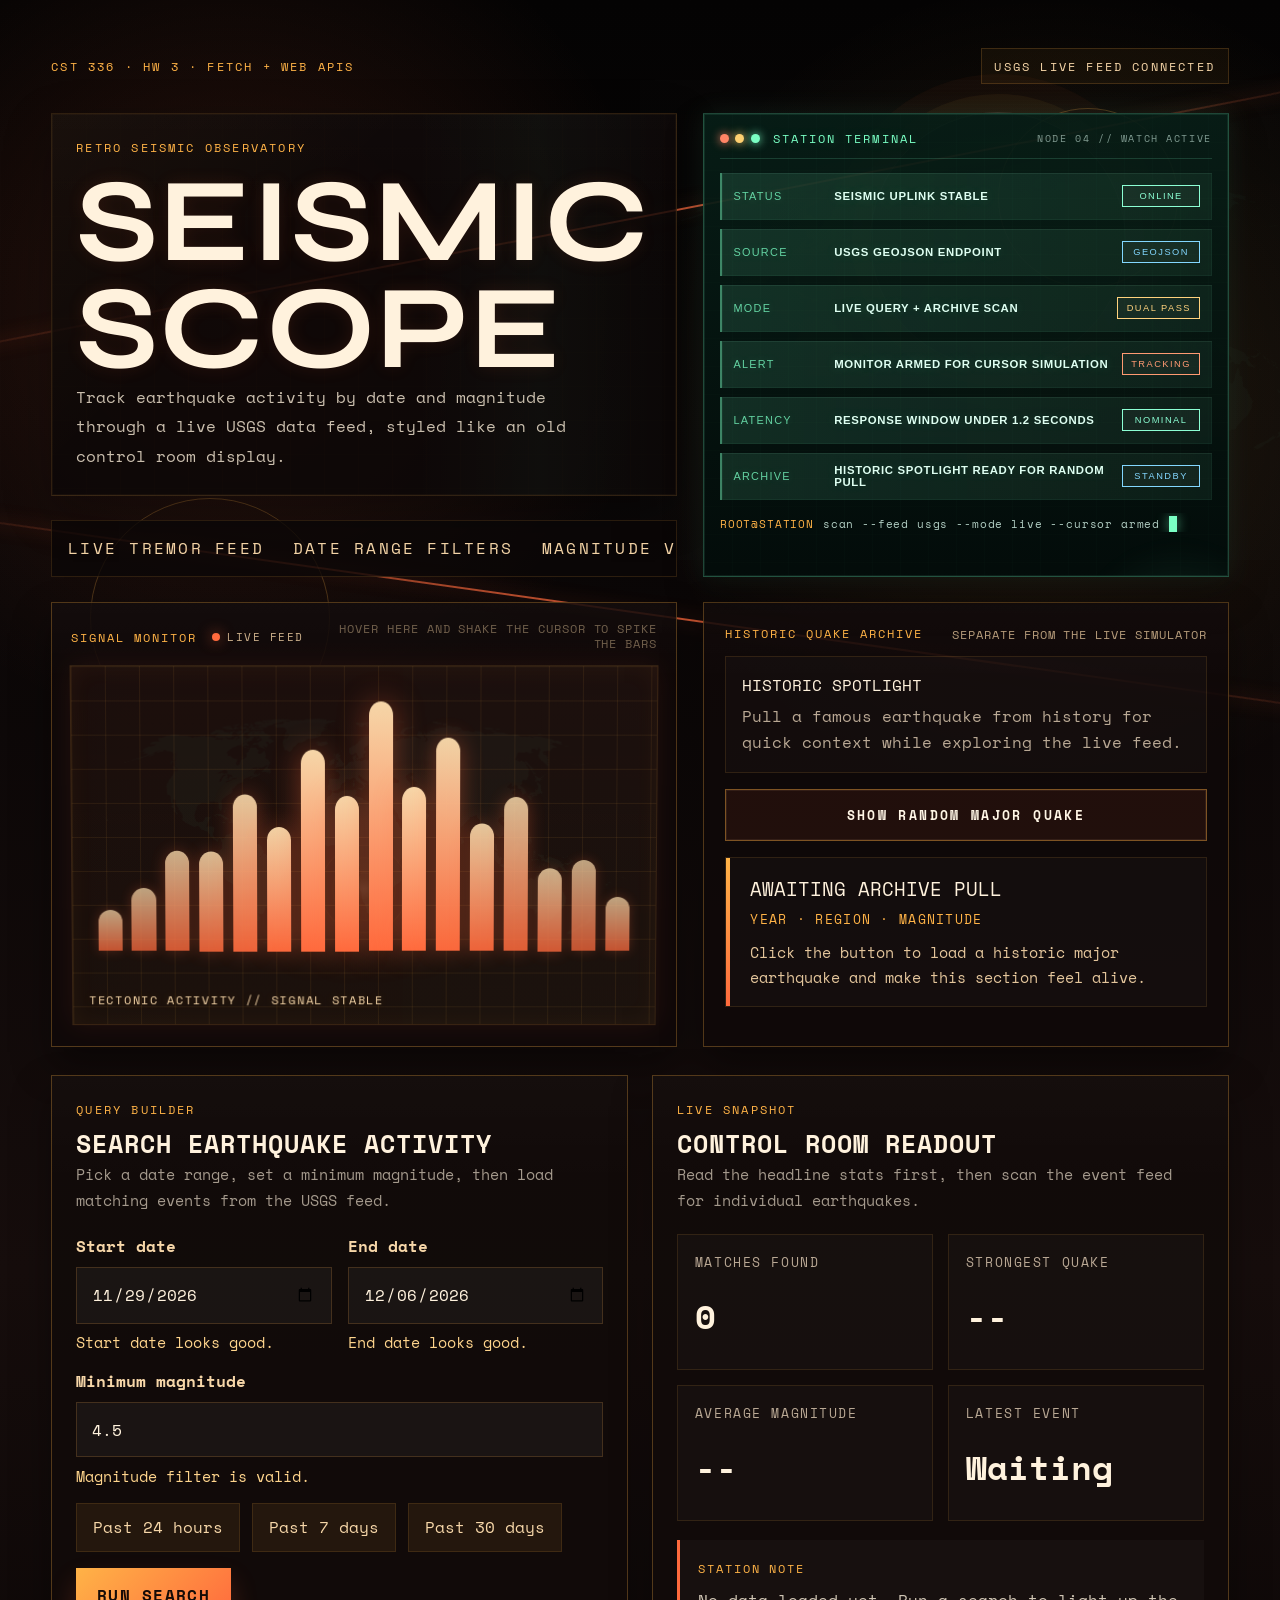
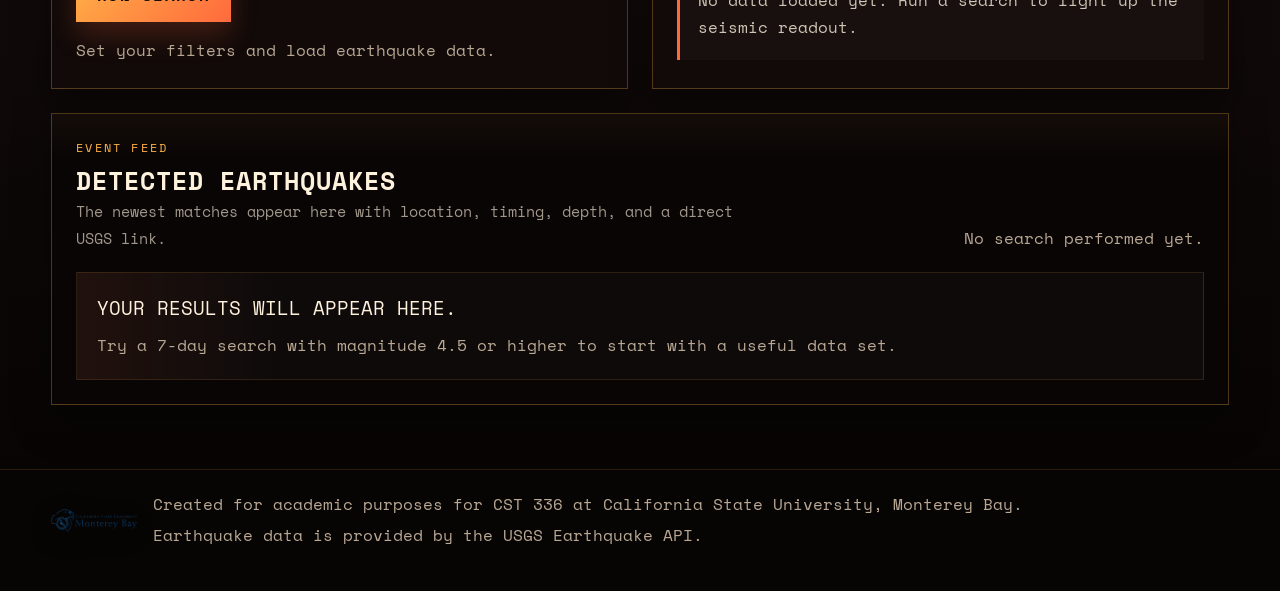
==== commit 76be5d3e: "terminal" ====
--- a/hw3/index.html
+++ b/hw3/index.html
@@ -59,12 +59,27 @@
         </div>
 
         <aside class="hero-terminal" aria-label="System status">
-          <p class="hero-copy__console-label">Station terminal</p>
+          <div class="hero-terminal__topbar" aria-hidden="true">
+            <div class="hero-terminal__lights">
+              <span></span>
+              <span></span>
+              <span></span>
+            </div>
+            <p class="hero-copy__console-label">Station terminal</p>
+            <p class="hero-terminal__stamp">node 04 // watch active</p>
+          </div>
           <div class="hero-copy__console-screen">
-            <p><span>status</span><strong> seismic uplink stable</strong></p>
-            <p><span>source</span><strong> usgs geojson endpoint</strong></p>
-            <p><span>mode</span><strong> live query + archive scan</strong></p>
-            <p><span>alert</span><strong> monitor armed for cursor simulation</strong></p>
+            <p><span>status</span><strong> seismic uplink stable</strong><em class="console-chip console-chip--good">online</em></p>
+            <p><span>source</span><strong> usgs geojson endpoint</strong><em class="console-chip console-chip--data">geojson</em></p>
+            <p><span>mode</span><strong> live query + archive scan</strong><em class="console-chip console-chip--warm">dual pass</em></p>
+            <p><span>alert</span><strong> monitor armed for cursor simulation</strong><em class="console-chip console-chip--warn">tracking</em></p>
+            <p><span>latency</span><strong> response window under 1.2 seconds</strong><em class="console-chip console-chip--good">nominal</em></p>
+            <p><span>archive</span><strong> historic spotlight ready for random pull</strong><em class="console-chip console-chip--data">standby</em></p>
+          </div>
+          <div class="hero-terminal__footer" aria-hidden="true">
+            <span class="hero-terminal__prompt">root@station</span>
+            <span class="hero-terminal__command">scan --feed usgs --mode live --cursor armed</span>
+            <span class="hero-terminal__cursor"></span>
           </div>
         </aside>
 
--- a/hw3/styles.css
+++ b/hw3/styles.css
@@ -287,17 +287,86 @@
 .hero-terminal {
   grid-area: terminal;
   display: grid;
-  gap: 0.7rem;
+  gap: 0.85rem;
   align-content: start;
   min-height: 0;
-  padding: 0.95rem;
-  border: 1px solid rgba(122, 255, 196, 0.28);
-  background:
-    linear-gradient(180deg, rgba(7, 27, 20, 0.92), rgba(4, 14, 11, 0.98));
+  padding: 1rem;
+  border: 1px solid rgba(122, 255, 196, 0.24);
+  background:
+    linear-gradient(180deg, rgba(7, 30, 23, 0.92), rgba(3, 12, 10, 0.98));
   box-shadow:
     inset 0 0 0 1px rgba(122, 255, 196, 0.08),
-    0 0 24px rgba(122, 255, 196, 0.08);
+    0 0 24px rgba(122, 255, 196, 0.08),
+    0 18px 36px rgba(0, 0, 0, 0.28);
   isolation: isolate;
+  overflow: hidden;
+}
+
+.hero-terminal::before {
+  content: "";
+  position: absolute;
+  inset: 0;
+  pointer-events: none;
+  background:
+    linear-gradient(90deg, rgba(122, 255, 196, 0.07) 1px, transparent 1px),
+    linear-gradient(rgba(122, 255, 196, 0.05) 1px, transparent 1px);
+  background-size: 28px 28px;
+  opacity: 0.18;
+}
+
+.hero-terminal::after {
+  content: "";
+  position: absolute;
+  inset: auto -12% -40% auto;
+  width: 14rem;
+  height: 14rem;
+  border-radius: 50%;
+  background: radial-gradient(circle, rgba(122, 255, 196, 0.12), transparent 68%);
+  filter: blur(8px);
+  pointer-events: none;
+}
+
+.hero-terminal__topbar,
+.hero-terminal__footer,
+.hero-copy__console-screen {
+  position: relative;
+  z-index: 1;
+}
+
+.hero-terminal__topbar {
+  display: grid;
+  grid-template-columns: auto 1fr auto;
+  align-items: center;
+  gap: 0.8rem;
+  padding-bottom: 0.7rem;
+  border-bottom: 1px solid rgba(122, 255, 196, 0.16);
+}
+
+.hero-terminal__lights {
+  display: inline-flex;
+  gap: 0.38rem;
+}
+
+.hero-terminal__lights span {
+  width: 0.58rem;
+  height: 0.58rem;
+  border-radius: 50%;
+  box-shadow: 0 0 10px currentColor;
+}
+
+.hero-terminal__lights span:nth-child(1) {
+  color: #ff8466;
+  background: currentColor;
+}
+
+.hero-terminal__lights span:nth-child(2) {
+  color: #ffcf70;
+  background: currentColor;
+}
+
+.hero-terminal__lights span:nth-child(3) {
+  color: #7affc4;
+  background: currentColor;
 }
 
 .hero-copy__console-label {
@@ -309,22 +378,36 @@
   text-shadow: 0 0 12px rgba(122, 255, 196, 0.22);
 }
 
+.hero-terminal__stamp {
+  margin: 0;
+  color: rgba(223, 255, 242, 0.56);
+  font-size: 0.62rem;
+  letter-spacing: 0.16em;
+  text-transform: uppercase;
+  text-align: right;
+}
+
 .hero-copy__console-screen {
   display: grid;
-  gap: 0.6rem;
+  gap: 0.55rem;
   font-family: "Manrope", "Segoe UI", sans-serif;
 }
 
 .hero-copy__console-screen p {
   display: grid;
-  grid-template-columns: 88px minmax(0, 1fr);
+  grid-template-columns: 88px minmax(0, 1fr) auto;
   align-items: center;
   gap: 0.8rem;
   min-height: 2.95rem;
-  padding: 0.55rem 0.65rem;
+  margin: 0;
+  padding: 0.6rem 0.72rem;
   border-left: 2px solid rgba(122, 255, 196, 0.45);
-  background: rgba(122, 255, 196, 0.06);
-  box-shadow: inset 0 0 0 1px rgba(122, 255, 196, 0.05);
+  background:
+    linear-gradient(90deg, rgba(122, 255, 196, 0.09), rgba(122, 255, 196, 0.03)),
+    rgba(122, 255, 196, 0.03);
+  box-shadow:
+    inset 0 0 0 1px rgba(122, 255, 196, 0.05),
+    inset 0 1px 0 rgba(255, 255, 255, 0.03);
 }
 
 .hero-copy__console-screen span {
@@ -340,9 +423,70 @@
   font-weight: 700;
   text-transform: uppercase;
   letter-spacing: 0.06em;
-  font-size: 0.72rem;
+  font-size: 0.71rem;
   text-align: left;
   text-shadow: 0 0 12px rgba(122, 255, 196, 0.16);
+}
+
+.console-chip {
+  display: inline-flex;
+  align-items: center;
+  justify-content: center;
+  min-width: 4.9rem;
+  padding: 0.32rem 0.52rem;
+  border: 1px solid currentColor;
+  font-style: normal;
+  font-size: 0.58rem;
+  letter-spacing: 0.16em;
+  text-transform: uppercase;
+  background: rgba(255, 255, 255, 0.03);
+}
+
+.console-chip--good {
+  color: #8cffd4;
+}
+
+.console-chip--data {
+  color: #83d7ff;
+}
+
+.console-chip--warm {
+  color: #ffd27d;
+}
+
+.console-chip--warn {
+  color: #ff9a72;
+}
+
+.hero-terminal__footer {
+  display: flex;
+  align-items: center;
+  gap: 0.55rem;
+  padding-top: 0.2rem;
+  color: rgba(223, 255, 242, 0.68);
+  font-size: 0.66rem;
+  letter-spacing: 0.08em;
+  overflow: hidden;
+}
+
+.hero-terminal__prompt {
+  color: var(--amber);
+  text-transform: uppercase;
+  white-space: nowrap;
+}
+
+.hero-terminal__command {
+  color: rgba(223, 255, 242, 0.8);
+  white-space: nowrap;
+}
+
+.hero-terminal__cursor {
+  width: 0.52rem;
+  height: 1rem;
+  flex: none;
+  background: var(--grid-green);
+  box-shadow: 0 0 12px rgba(122, 255, 196, 0.5);
+  animation: terminal-cursor 1s steps(1) infinite;
 }
 
 .ticker {
@@ -1236,6 +1380,17 @@
   }
 }
 
+@keyframes terminal-cursor {
+  0%,
+  49% {
+    opacity: 1;
+  }
+  50%,
+  100% {
+    opacity: 0;
+  }
+}
+
 @media (max-width: 900px) {
   .hero-band,
   .layout {
@@ -1289,6 +1444,20 @@
     border-radius: 0;
   }
 
+  .hero-terminal__topbar,
+  .hero-terminal__footer {
+    grid-template-columns: 1fr;
+    justify-items: start;
+  }
+
+  .hero-terminal__footer {
+    display: grid;
+  }
+
+  .hero-terminal__command {
+    white-space: normal;
+  }
+
   .hero-copy__console-screen p {
     grid-template-columns: 1fr;
     align-items: start;
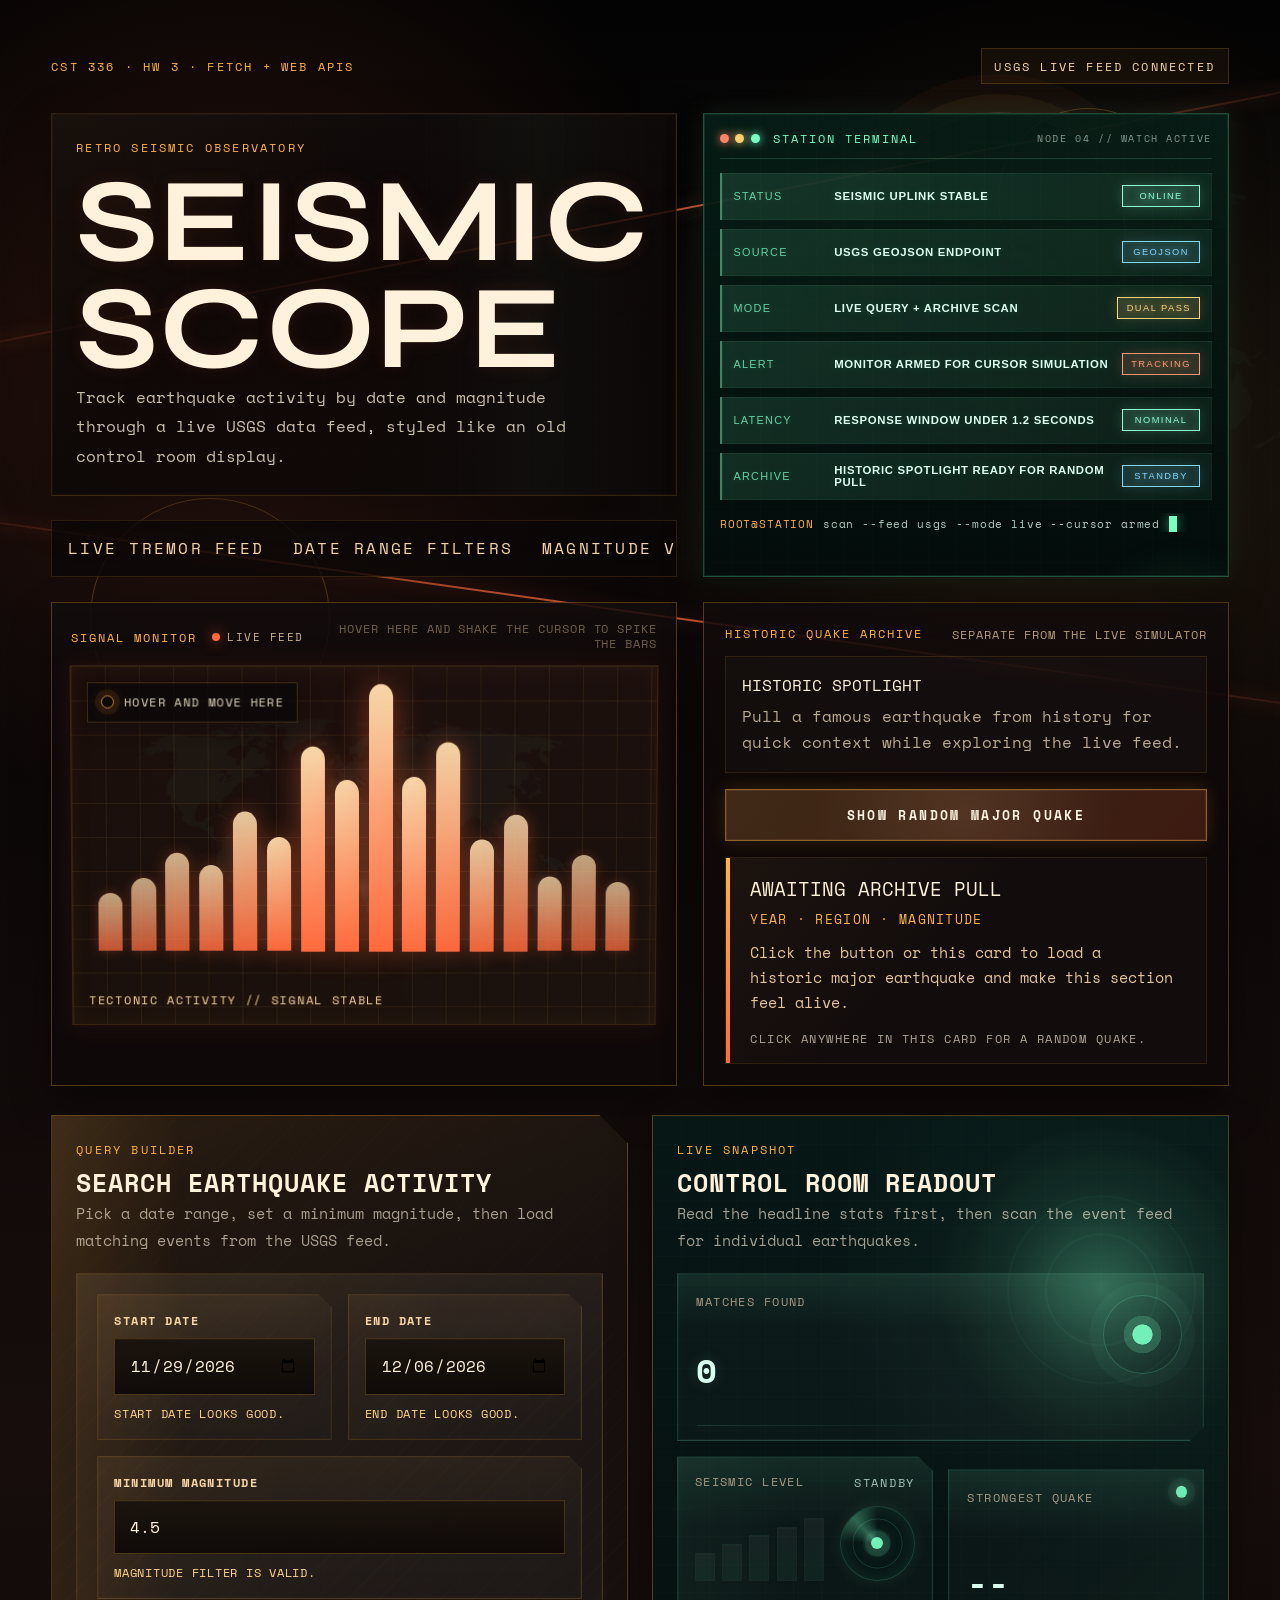
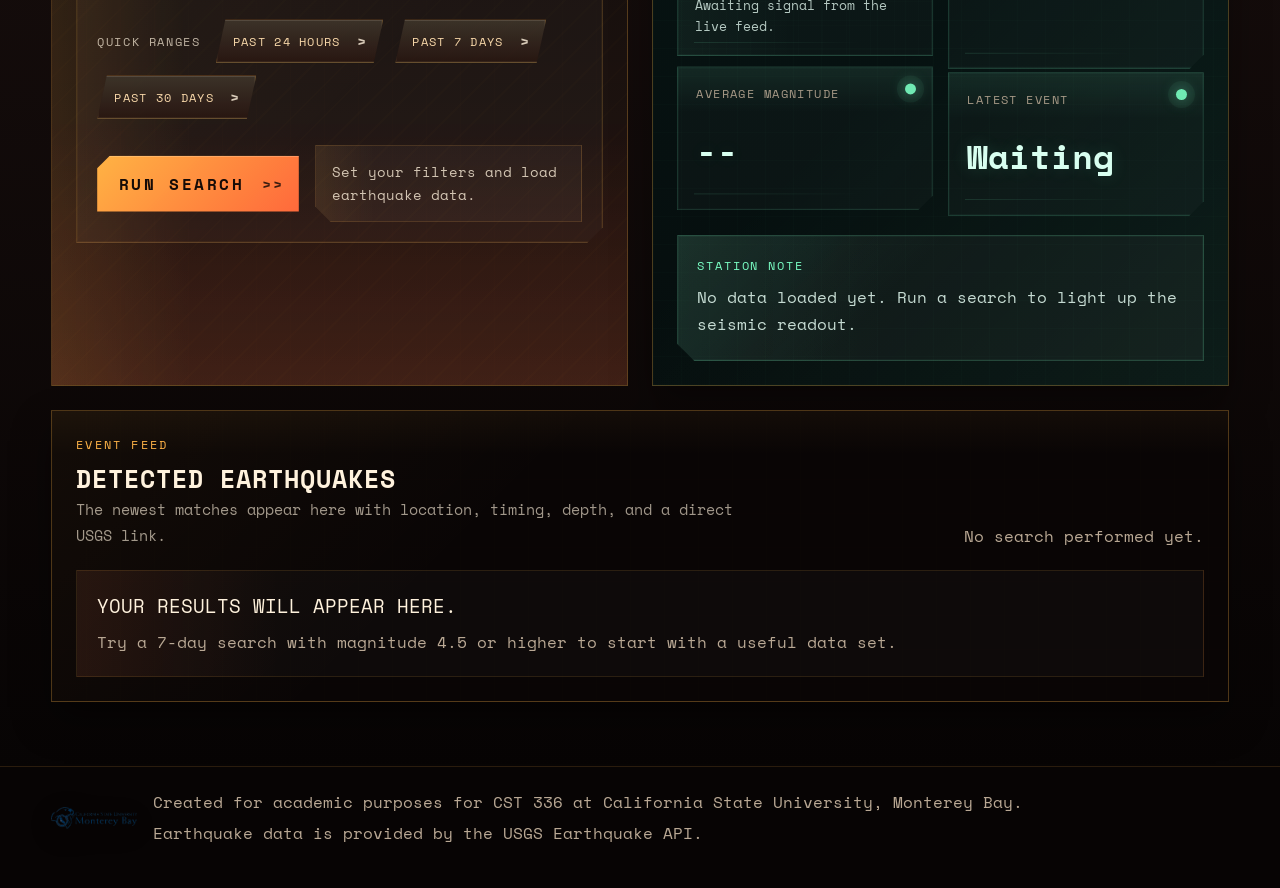
==== commit bf576609: "cool visuals" ====
--- a/hw3/index.html
+++ b/hw3/index.html
@@ -94,7 +94,11 @@
             </div>
             <p class="hero-monitor__prompt" id="monitorPrompt">Hover here and shake the cursor to spike the bars</p>
           </div>
-          <div class="hero-monitor__screen" id="heroMonitorScreen">
+          <div class="hero-monitor__screen" id="heroMonitorScreen" tabindex="0" aria-label="Interactive signal monitor. Hover and move your cursor to animate seismic spikes.">
+            <div class="hero-monitor__hover-cue" id="monitorHoverCue" aria-hidden="true">
+              <span class="hero-monitor__hover-icon"></span>
+              <span>Hover and move here</span>
+            </div>
             <div class="monitor-epicenter" id="monitorEpicenter" aria-hidden="true"></div>
             <div class="waveform">
               <span></span>
@@ -134,12 +138,19 @@
             <button class="hero-monitor__fact-button" id="randomQuakeButton" type="button">
               Show random major quake
             </button>
-            <div class="hero-archive__event">
+            <div
+              class="hero-archive__event"
+              id="randomQuakeCard"
+              role="button"
+              tabindex="0"
+              aria-label="Show another random historic earthquake"
+            >
               <p class="hero-archive__event-title" id="randomQuakeTitle">Awaiting archive pull</p>
               <p class="hero-archive__event-meta" id="randomQuakeMeta">Year · Region · Magnitude</p>
               <p class="hero-monitor__fact" id="randomQuakeFact">
-                Click the button to load a historic major earthquake and make this section feel alive.
+                Click the button or this card to load a historic major earthquake and make this section feel alive.
               </p>
+              <p class="hero-archive__event-action" id="randomQuakeAction">Click anywhere in this card for a random quake.</p>
             </div>
           </div>
         </article>
@@ -187,6 +198,7 @@
           </label>
 
           <div class="quick-picks" aria-label="Quick date ranges">
+            <p class="quick-picks__label">Quick ranges</p>
             <button type="button" class="quick-picks__button" data-days="1">Past 24 hours</button>
             <button type="button" class="quick-picks__button" data-days="7">Past 7 days</button>
             <button type="button" class="quick-picks__button" data-days="30">Past 30 days</button>
@@ -224,6 +236,27 @@
           <article class="readout-line">
             <span>Latest event</span>
             <strong id="latestEvent">Waiting</strong>
+          </article>
+
+          <article class="hazard-meter" id="hazardMeterCard" aria-label="Seismic threat meter">
+            <div class="hazard-meter__header">
+              <span>Seismic level</span>
+              <p id="hazardMeterValue">Standby</p>
+            </div>
+            <div class="hazard-meter__body">
+              <div class="hazard-meter__bars" id="hazardMeterBars" aria-hidden="true">
+                <span></span>
+                <span></span>
+                <span></span>
+                <span></span>
+                <span></span>
+              </div>
+              <div class="hazard-meter__radar" aria-hidden="true">
+                <span class="hazard-meter__sweep"></span>
+                <span class="hazard-meter__dot"></span>
+              </div>
+            </div>
+            <p id="hazardMeterLabel" class="hazard-meter__status">Awaiting signal from the live feed.</p>
           </article>
         </div>
 
--- a/hw3/styles.css
+++ b/hw3/styles.css
@@ -439,23 +439,83 @@
   font-size: 0.58rem;
   letter-spacing: 0.16em;
   text-transform: uppercase;
-  background: rgba(255, 255, 255, 0.03);
+  background: rgba(255, 255, 255, 0.04);
+  box-shadow:
+    inset 0 0 10px rgba(255, 255, 255, 0.04),
+    0 0 10px rgba(255, 255, 255, 0.05);
+  text-shadow: 0 0 8px currentColor;
+  transition:
+    box-shadow 180ms ease,
+    text-shadow 180ms ease,
+    transform 180ms ease,
+    filter 180ms ease;
+}
+
+.hero-copy__console-screen p:hover .console-chip,
+.hero-copy__console-screen p:focus-within .console-chip {
+  transform: translateY(-1px);
+  filter: brightness(1.12);
+  text-shadow: 0 0 12px currentColor;
+}
+
+.hero-copy__console-screen p:hover .console-chip--good,
+.hero-copy__console-screen p:focus-within .console-chip--good {
+  box-shadow:
+    inset 0 0 16px rgba(140, 255, 212, 0.16),
+    0 0 20px rgba(140, 255, 212, 0.3);
+}
+
+.hero-copy__console-screen p:hover .console-chip--data,
+.hero-copy__console-screen p:focus-within .console-chip--data {
+  box-shadow:
+    inset 0 0 16px rgba(131, 215, 255, 0.15),
+    0 0 20px rgba(131, 215, 255, 0.28);
+}
+
+.hero-copy__console-screen p:hover .console-chip--warm,
+.hero-copy__console-screen p:focus-within .console-chip--warm {
+  box-shadow:
+    inset 0 0 16px rgba(255, 210, 125, 0.15),
+    0 0 20px rgba(255, 210, 125, 0.28);
+}
+
+.hero-copy__console-screen p:hover .console-chip--warn,
+.hero-copy__console-screen p:focus-within .console-chip--warn {
+  box-shadow:
+    inset 0 0 16px rgba(255, 154, 114, 0.16),
+    0 0 20px rgba(255, 154, 114, 0.3);
 }
 
 .console-chip--good {
   color: #8cffd4;
+  background-color: rgba(140, 255, 212, 0.1);
+  box-shadow:
+    inset 0 0 12px rgba(140, 255, 212, 0.1),
+    0 0 14px rgba(140, 255, 212, 0.18);
 }
 
 .console-chip--data {
   color: #83d7ff;
+  background-color: rgba(131, 215, 255, 0.09);
+  box-shadow:
+    inset 0 0 12px rgba(131, 215, 255, 0.1),
+    0 0 14px rgba(131, 215, 255, 0.16);
 }
 
 .console-chip--warm {
   color: #ffd27d;
+  background-color: rgba(255, 210, 125, 0.1);
+  box-shadow:
+    inset 0 0 12px rgba(255, 210, 125, 0.1),
+    0 0 14px rgba(255, 210, 125, 0.16);
 }
 
 .console-chip--warn {
   color: #ff9a72;
+  background-color: rgba(255, 154, 114, 0.1);
+  box-shadow:
+    inset 0 0 12px rgba(255, 154, 114, 0.1),
+    0 0 14px rgba(255, 154, 114, 0.18);
 }
 
 .hero-terminal__footer {
@@ -587,6 +647,12 @@
 .hero-archive__event {
   position: relative;
   overflow: hidden;
+  cursor: pointer;
+  transition:
+    border-color 140ms ease,
+    box-shadow 140ms ease,
+    transform 140ms ease,
+    background 140ms ease;
 }
 
 .hero-archive__event::before {
@@ -595,6 +661,24 @@
   inset: 0 auto 0 0;
   width: 4px;
   background: linear-gradient(180deg, var(--amber), var(--lava));
+}
+
+.hero-archive__event::after {
+  content: "";
+  position: absolute;
+  inset: 0;
+  pointer-events: none;
+  background: linear-gradient(135deg, rgba(255, 179, 71, 0.08), transparent 45%);
+  opacity: 0.55;
+}
+
+.hero-archive__event:hover,
+.hero-archive__event:focus-visible {
+  border-color: rgba(255, 214, 168, 0.34);
+  box-shadow: 0 0 0 1px rgba(255, 179, 71, 0.08), 0 10px 28px rgba(0, 0, 0, 0.18);
+  transform: translateY(-2px);
+  background: rgba(255, 179, 71, 0.04);
+  outline: none;
 }
 
 .hero-archive__event-title {
@@ -612,6 +696,15 @@
   text-transform: uppercase;
   letter-spacing: 0.1em;
   font-size: 0.8rem;
+}
+
+.hero-archive__event-action {
+  margin: 0.9rem 0 0;
+  padding-left: 0.5rem;
+  color: rgba(255, 242, 221, 0.66);
+  font-size: 0.74rem;
+  letter-spacing: 0.12em;
+  text-transform: uppercase;
 }
 
 .hero-monitor__label,
@@ -695,6 +788,50 @@
     inset 0 0 24px rgba(255, 179, 71, 0.05),
     0 0 26px rgba(255, 106, 61, 0.08);
   border-radius: 0;
+}
+
+.hero-monitor__screen:hover,
+.hero-monitor__screen:focus-visible {
+  box-shadow:
+    inset 0 0 24px rgba(255, 179, 71, 0.08),
+    0 0 36px rgba(255, 106, 61, 0.16);
+  outline: none;
+}
+
+.hero-monitor__hover-cue {
+  position: absolute;
+  left: 1rem;
+  top: 1rem;
+  z-index: 4;
+  pointer-events: none;
+  display: inline-flex;
+  align-items: center;
+  gap: 0.65rem;
+  padding: 0.65rem 0.8rem;
+  border: 1px solid rgba(255, 179, 71, 0.2);
+  background: rgba(9, 7, 7, 0.72);
+  color: rgba(255, 242, 221, 0.88);
+  font-size: 0.72rem;
+  text-transform: uppercase;
+  letter-spacing: 0.12em;
+  box-shadow: 0 0 24px rgba(0, 0, 0, 0.2);
+  transition: opacity 180ms ease, transform 180ms ease;
+}
+
+.hero-monitor__hover-cue.is-hidden {
+  opacity: 0;
+  transform: translateY(-6px);
+}
+
+.hero-monitor__hover-icon {
+  width: 0.8rem;
+  height: 0.8rem;
+  border-radius: 50%;
+  border: 1px solid rgba(255, 179, 71, 0.72);
+  box-shadow:
+    0 0 0 6px rgba(255, 179, 71, 0.08),
+    0 0 16px rgba(255, 106, 61, 0.25);
+  animation: monitor-invite-pulse 1.4s ease-in-out infinite;
 }
 
 .hero-monitor__screen::after {
@@ -811,8 +948,12 @@
 }
 
 .hero-monitor__fact-button {
+  position: relative;
+  overflow: hidden;
   border: 1px solid rgba(255, 179, 71, 0.42);
-  background: rgba(255, 106, 61, 0.08);
+  background:
+    linear-gradient(135deg, rgba(255, 205, 87, 0.14), rgba(255, 106, 61, 0.12)),
+    rgba(255, 106, 61, 0.08);
   color: #fff6e6;
   width: 100%;
   padding: 0.95rem 1rem;
@@ -823,21 +964,53 @@
   text-transform: uppercase;
   text-shadow: none;
   cursor: pointer;
-  box-shadow: inset 0 0 0 1px rgba(255, 214, 168, 0.08);
+  box-shadow:
+    inset 0 0 0 1px rgba(255, 214, 168, 0.08),
+    0 0 18px rgba(255, 179, 71, 0.16);
   border-radius: 0;
   transition:
     transform 130ms ease,
     border-color 130ms ease,
     box-shadow 130ms ease,
-    background 130ms ease;
+    background 130ms ease,
+    filter 130ms ease;
+  animation: archive-button-idle 2.6s ease-in-out infinite;
+}
+
+.hero-monitor__fact-button::before {
+  content: "";
+  position: absolute;
+  inset: 0;
+  background: linear-gradient(90deg, transparent 0%, rgba(255, 248, 231, 0.22) 50%, transparent 100%);
+  transform: translateX(-100%);
+  animation: archive-button-scan 3.4s linear infinite;
+}
+
+.hero-monitor__fact-button::after {
+  content: "";
+  position: absolute;
+  inset: 0;
+  background: radial-gradient(circle at 50% 50%, rgba(255, 214, 168, 0.16), transparent 62%);
+  opacity: 0.65;
+  pointer-events: none;
 }
 
 .hero-monitor__fact-button:hover,
 .hero-monitor__fact-button:focus-visible {
-  transform: translateY(-1px);
+  transform: translateY(-2px) scale(1.01);
   border-color: rgba(255, 214, 168, 0.68);
-  box-shadow: inset 0 0 0 1px rgba(255, 214, 168, 0.12);
-  background: rgba(255, 106, 61, 0.16);
+  box-shadow:
+    inset 0 0 0 1px rgba(255, 214, 168, 0.12),
+    0 0 26px rgba(255, 179, 71, 0.28);
+  background:
+    linear-gradient(135deg, rgba(255, 224, 120, 0.2), rgba(255, 106, 61, 0.18)),
+    rgba(255, 106, 61, 0.16);
+  filter: brightness(1.06);
+}
+
+.hero-monitor__fact-button:hover::before,
+.hero-monitor__fact-button:focus-visible::before {
+  animation-duration: 1.2s;
 }
 
 .hero-monitor__fact {
@@ -860,6 +1033,8 @@
 }
 
 .panel {
+  position: relative;
+  overflow: hidden;
   border: 1px solid var(--line);
   background:
     linear-gradient(180deg, rgba(255, 255, 255, 0.015), transparent 18%),
@@ -869,11 +1044,92 @@
   border-radius: 0;
 }
 
+.panel::before {
+  content: "";
+  position: absolute;
+  inset: 0;
+  pointer-events: none;
+  background:
+    linear-gradient(90deg, rgba(255, 179, 71, 0.08) 1px, transparent 1px),
+    linear-gradient(rgba(255, 179, 71, 0.06) 1px, transparent 1px);
+  background-size: 34px 34px;
+  opacity: 0.08;
+}
+
+.panel::after {
+  content: "";
+  position: absolute;
+  inset: 0;
+  pointer-events: none;
+  background: linear-gradient(135deg, rgba(255, 179, 71, 0.06), transparent 38%);
+  opacity: 0.7;
+}
+
 .panel--form,
 .panel--summary {
   display: flex;
   flex-direction: column;
   min-height: 100%;
+}
+
+.panel--form {
+  background:
+    linear-gradient(160deg, rgba(255, 179, 71, 0.08), transparent 32%),
+    linear-gradient(0deg, rgba(255, 106, 61, 0.08), transparent 48%),
+    #17100e;
+  clip-path: polygon(0 0, calc(100% - 1.8rem) 0, 100% 1.8rem, 100% 100%, 0 100%);
+}
+
+.panel--summary {
+  background:
+    radial-gradient(circle at 78% 20%, rgba(122, 255, 196, 0.16), transparent 20%),
+    radial-gradient(circle at 78% 20%, rgba(122, 255, 196, 0.06), transparent 34%),
+    linear-gradient(180deg, rgba(7, 24, 23, 0.96), rgba(6, 14, 14, 0.98));
+}
+
+.panel--form::before {
+  background:
+    repeating-linear-gradient(
+      135deg,
+      rgba(255, 179, 71, 0.08) 0,
+      rgba(255, 179, 71, 0.08) 2px,
+      transparent 2px,
+      transparent 22px
+    ),
+    linear-gradient(90deg, rgba(255, 179, 71, 0.05) 1px, transparent 1px);
+  background-size: auto, 34px 34px;
+  opacity: 0.18;
+}
+
+.panel--form::after {
+  background:
+    linear-gradient(90deg, rgba(255, 179, 71, 0.12), transparent 24%),
+    linear-gradient(180deg, transparent 70%, rgba(255, 106, 61, 0.12));
+  opacity: 0.9;
+}
+
+.panel--summary::before {
+  background:
+    radial-gradient(circle at 78% 20%, transparent 0 54px, rgba(122, 255, 196, 0.16) 55px 56px, transparent 57px),
+    radial-gradient(circle at 78% 20%, transparent 0 92px, rgba(122, 255, 196, 0.12) 93px 94px, transparent 95px),
+    linear-gradient(90deg, rgba(122, 255, 196, 0.06) 1px, transparent 1px),
+    linear-gradient(rgba(122, 255, 196, 0.06) 1px, transparent 1px);
+  background-size: auto, auto, 28px 28px, 28px 28px;
+  opacity: 0.24;
+}
+
+.panel--summary::after {
+  background:
+    radial-gradient(circle at 78% 20%, rgba(122, 255, 196, 0.18), transparent 12%),
+    linear-gradient(135deg, transparent 52%, rgba(122, 255, 196, 0.08));
+  opacity: 0.8;
+}
+
+.panel--form > *,
+.panel--summary > *,
+.panel--results > * {
+  position: relative;
+  z-index: 1;
 }
 
 .panel--results {
@@ -913,11 +1169,31 @@
   display: grid;
   gap: 1rem;
   grid-template-columns: repeat(2, minmax(0, 1fr));
+  padding: 1.25rem;
+  border: 1px solid rgba(255, 179, 71, 0.16);
+  background:
+    linear-gradient(180deg, rgba(255, 248, 231, 0.03), transparent 24%),
+    linear-gradient(135deg, rgba(255, 179, 71, 0.05), transparent 65%),
+    rgba(255, 255, 255, 0.02);
+  box-shadow:
+    inset 0 0 0 1px rgba(255, 179, 71, 0.05),
+    0 18px 36px rgba(0, 0, 0, 0.18);
+  clip-path: polygon(0 0, 100% 0, 100% calc(100% - 1rem), calc(100% - 1rem) 100%, 0 100%);
 }
 
 .field {
   display: grid;
   gap: 0.55rem;
+  padding: 1rem;
+  border: 1px solid rgba(255, 179, 71, 0.14);
+  background:
+    linear-gradient(180deg, rgba(255, 179, 71, 0.04), transparent 55%),
+    linear-gradient(90deg, rgba(255, 179, 71, 0.025), transparent 40%),
+    rgba(255, 247, 235, 0.02);
+  box-shadow:
+    inset 0 0 0 1px rgba(255, 179, 71, 0.03),
+    inset 0 -18px 24px rgba(0, 0, 0, 0.08);
+  clip-path: polygon(0 0, calc(100% - 0.8rem) 0, 100% 0.8rem, 100% 100%, 0 100%);
 }
 
 .field--wide {
@@ -925,29 +1201,37 @@
 }
 
 .field span {
+  text-transform: uppercase;
+  letter-spacing: 0.12em;
+  font-size: 0.77rem;
   font-weight: 700;
   color: var(--sand);
 }
 
 .field input {
   width: 100%;
-  border: 1px solid rgba(255, 179, 71, 0.18);
+  border: 1px solid rgba(255, 179, 71, 0.22);
   padding: 0.9rem 0.95rem;
   font: inherit;
   color: var(--cream);
-  background: rgba(255, 255, 255, 0.04);
+  background:
+    linear-gradient(180deg, rgba(255, 179, 71, 0.05), transparent 100%),
+    rgba(14, 10, 9, 0.95);
   border-radius: 0;
   transition:
     border-color 0.2s ease,
     box-shadow 0.2s ease,
     transform 0.2s ease;
+  box-shadow: inset 0 1px 0 rgba(255, 242, 221, 0.04);
 }
 
 .field input:focus {
   outline: none;
-  border-color: var(--amber);
-  box-shadow: 0 0 0 4px rgba(255, 179, 71, 0.08);
-  transform: translateY(-1px);
+  border-color: rgba(255, 214, 168, 0.8);
+  box-shadow:
+    0 0 0 4px rgba(255, 179, 71, 0.08),
+    0 0 18px rgba(255, 179, 71, 0.12);
+  transform: translateY(-1px) scale(1.01);
 }
 
 .field input.invalid {
@@ -957,7 +1241,9 @@
 .field-message {
   min-height: 1.2rem;
   color: var(--smoke);
-  font-size: 0.92rem;
+  font-size: 0.78rem;
+  letter-spacing: 0.06em;
+  text-transform: uppercase;
 }
 
 .field-message.error {
@@ -973,6 +1259,16 @@
   display: flex;
   flex-wrap: wrap;
   gap: 0.75rem;
+  padding: 0.25rem 0;
+  align-items: center;
+}
+
+.quick-picks__label {
+  margin: 0 0.2rem 0 0;
+  color: rgba(255, 242, 221, 0.7);
+  font-size: 0.72rem;
+  letter-spacing: 0.14em;
+  text-transform: uppercase;
 }
 
 .quick-picks__button,
@@ -983,22 +1279,76 @@
 }
 
 .quick-picks__button {
-  padding: 0.72rem 1rem;
+  position: relative;
+  overflow: hidden;
+  padding: 0.78rem 1rem;
+  padding-right: 2.6rem;
   color: var(--sand);
-  background: rgba(255, 179, 71, 0.08);
-  border: 1px solid rgba(255, 179, 71, 0.12);
+  background:
+    linear-gradient(180deg, rgba(255, 232, 182, 0.16), rgba(255, 106, 61, 0.08)),
+    rgba(21, 15, 13, 0.92);
+  border: 1px solid rgba(255, 179, 71, 0.22);
   border-radius: 0;
+  text-transform: uppercase;
+  letter-spacing: 0.11em;
+  font-size: 0.74rem;
+  box-shadow:
+    inset 0 0 0 1px rgba(255, 214, 168, 0.06),
+    inset 0 1px 0 rgba(255, 242, 221, 0.08),
+    0 8px 18px rgba(0, 0, 0, 0.18);
   transition:
     transform 0.2s ease,
     background 0.2s ease,
-    border-color 0.2s ease;
+    border-color 0.2s ease,
+    box-shadow 0.2s ease,
+    color 0.2s ease;
+  clip-path: polygon(0.6rem 0, 100% 0, calc(100% - 0.6rem) 100%, 0 100%);
+}
+
+.quick-picks__button::before {
+  content: "";
+  position: absolute;
+  inset: 0;
+  background: linear-gradient(90deg, transparent, rgba(255, 242, 221, 0.08), transparent);
+  opacity: 0.55;
+  transform: translateX(-100%);
+  transition: transform 220ms ease;
+}
+
+.quick-picks__button::after {
+  content: ">";
+  position: absolute;
+  right: 0.95rem;
+  top: 50%;
+  transform: translateY(-50%);
+  color: rgba(255, 242, 221, 0.82);
+  font-size: 0.95rem;
+  font-weight: 700;
 }
 
 .quick-picks__button:hover,
 .quick-picks__button:focus-visible {
-  transform: translateY(-2px);
-  background: rgba(255, 106, 61, 0.12);
-  border-color: rgba(255, 106, 61, 0.35);
+  transform: translateY(-3px) scale(1.02);
+  background:
+    linear-gradient(180deg, rgba(255, 232, 182, 0.22), rgba(255, 106, 61, 0.12)),
+    rgba(21, 15, 13, 0.96);
+  border-color: rgba(255, 214, 168, 0.42);
+  box-shadow:
+    inset 0 0 0 1px rgba(255, 214, 168, 0.08),
+    0 14px 28px rgba(255, 106, 61, 0.18);
+  color: #fff7e8;
+}
+
+.quick-picks__button:hover::before,
+.quick-picks__button:focus-visible::before {
+  transform: translateX(100%);
+}
+
+.quick-picks__button:active {
+  transform: translateY(0);
+  box-shadow:
+    inset 0 0 0 1px rgba(255, 214, 168, 0.05),
+    0 4px 10px rgba(0, 0, 0, 0.16);
 }
 
 .form-actions {
@@ -1008,32 +1358,86 @@
   gap: 1rem;
   align-items: center;
   margin-top: auto;
+  padding-top: 0.35rem;
 }
 
 .primary-button {
-  padding: 0.95rem 1.3rem;
+  position: relative;
+  overflow: hidden;
+  padding: 1rem 1.35rem;
+  padding-right: 3.4rem;
   font-weight: 800;
   text-transform: uppercase;
-  letter-spacing: 0.08em;
+  letter-spacing: 0.16em;
   color: #160b07;
   background: linear-gradient(135deg, var(--amber), var(--lava));
-  box-shadow: 0 14px 28px rgba(255, 106, 61, 0.2);
+  box-shadow:
+    inset 0 1px 0 rgba(255, 242, 221, 0.24),
+    0 14px 28px rgba(255, 106, 61, 0.2),
+    0 0 30px rgba(255, 179, 71, 0.3);
   border-radius: 0;
   transition:
     transform 0.2s ease,
-    box-shadow 0.2s ease;
+    box-shadow 0.2s ease,
+    filter 0.2s ease;
+  clip-path: polygon(0.8rem 0, 100% 0, 100% 100%, 0 100%, 0 0.8rem);
+  animation: search-button-glow 2.6s ease-in-out infinite;
+  filter: saturate(1.03);
+}
+
+.primary-button::before {
+  content: "";
+  position: absolute;
+  inset: 0;
+  background: linear-gradient(90deg, transparent, rgba(255, 248, 231, 0.28), transparent);
+  transform: translateX(-100%);
+  transition: transform 220ms ease;
+}
+
+.primary-button::after {
+  content: ">>";
+  position: absolute;
+  right: 1rem;
+  top: 50%;
+  transform: translateY(-50%);
+  font-size: 0.92rem;
+  letter-spacing: 0.08em;
+  color: rgba(22, 11, 7, 0.84);
+}
+
+.primary-button span {
+  position: relative;
+  z-index: 1;
 }
 
 .primary-button:hover,
 .primary-button:focus-visible {
-  transform: translateY(-2px);
-  box-shadow: 0 18px 34px rgba(255, 106, 61, 0.28);
+  transform: translateY(-3px) scale(1.02);
+  box-shadow:
+    inset 0 1px 0 rgba(255, 242, 221, 0.3),
+    0 18px 34px rgba(255, 106, 61, 0.28),
+    0 0 36px rgba(255, 179, 71, 0.32);
+  filter: saturate(1.1);
+}
+
+.primary-button:hover::before,
+.primary-button:focus-visible::before {
+  transform: translateX(100%);
+}
+
+.primary-button:active {
+  transform: translateY(0);
+  box-shadow:
+    inset 0 1px 0 rgba(255, 242, 221, 0.18),
+    0 8px 16px rgba(255, 106, 61, 0.2),
+    0 0 12px rgba(255, 179, 71, 0.16);
 }
 
 .primary-button:disabled {
   cursor: wait;
   opacity: 0.72;
   transform: none;
+  animation: none;
 }
 
 .form-status,
@@ -1043,22 +1447,106 @@
   line-height: 1.6;
 }
 
+.form-status {
+  flex: 1;
+  min-width: 16rem;
+  padding: 0.95rem 1rem;
+  border: 1px solid rgba(255, 179, 71, 0.14);
+  background:
+    linear-gradient(90deg, rgba(255, 179, 71, 0.08), transparent 22%),
+    rgba(255, 255, 255, 0.03);
+  color: rgba(255, 242, 221, 0.78);
+  font-size: 0.88rem;
+  clip-path: polygon(0 0, 100% 0, 100% 100%, 1rem 100%, 0 calc(100% - 1rem));
+}
+
 .readout-stack {
   margin-top: 1.2rem;
   display: grid;
   gap: 0.95rem;
   grid-template-columns: repeat(2, minmax(0, 1fr));
+  align-items: stretch;
 }
 
 .readout-line {
+  position: relative;
+  overflow: hidden;
   display: grid;
   gap: 0.55rem;
   align-items: start;
-  min-height: 8.5rem;
-  padding: 1.05rem;
-  border: 1px solid rgba(255, 179, 71, 0.12);
+  min-height: 7.75rem;
+  padding: 1.15rem 1.15rem 1.2rem;
+  border: 1px solid rgba(122, 255, 196, 0.14);
   border-radius: 0;
-  background: rgba(255, 255, 255, 0.02);
+  background:
+    linear-gradient(180deg, rgba(122, 255, 196, 0.08), transparent 32%),
+    rgba(255, 255, 255, 0.02);
+  box-shadow:
+    inset 0 0 0 1px rgba(122, 255, 196, 0.04),
+    0 14px 28px rgba(0, 0, 0, 0.16);
+  clip-path: polygon(0 0, 100% 0, 100% calc(100% - 0.9rem), calc(100% - 0.9rem) 100%, 0 100%);
+}
+
+.readout-line::before {
+  content: "";
+  position: absolute;
+  left: 1rem;
+  right: 1rem;
+  top: auto;
+  bottom: 0.9rem;
+  height: 1px;
+  width: auto;
+  background: linear-gradient(90deg, rgba(122, 255, 196, 0.12), transparent 75%);
+}
+
+.readout-line::after {
+  content: "";
+  position: absolute;
+  right: 1rem;
+  top: 1rem;
+  width: 0.7rem;
+  height: 0.7rem;
+  border-radius: 50%;
+  background: rgba(122, 255, 196, 0.9);
+  box-shadow:
+    0 0 0 8px rgba(122, 255, 196, 0.05),
+    0 0 14px rgba(122, 255, 196, 0.5);
+}
+
+.readout-line:first-child {
+  grid-column: 1 / -1;
+  min-height: 10.5rem;
+  padding-right: 7.5rem;
+}
+
+.readout-line:first-child::before {
+  left: 1.2rem;
+  right: 8rem;
+}
+
+.readout-line:first-child::after {
+  right: 1.35rem;
+  top: 1.35rem;
+  width: 4.8rem;
+  height: 4.8rem;
+  background:
+    radial-gradient(circle, rgba(122, 255, 196, 0.92) 0 18%, rgba(122, 255, 196, 0.2) 19% 34%, transparent 35% 100%);
+  box-shadow:
+    0 0 0 1px rgba(122, 255, 196, 0.16),
+    0 0 0 14px rgba(122, 255, 196, 0.04);
+}
+
+.readout-line:nth-child(2) {
+  transform: translateY(0.8rem);
+}
+
+.readout-line:nth-child(3) {
+  transform: translateY(-0.35rem);
+}
+
+.readout-line:nth-child(4) {
+  grid-column: 2;
+  min-height: 9rem;
 }
 
 .readout-line span,
@@ -1067,26 +1555,263 @@
 }
 
 .readout-line span {
-  color: var(--smoke);
+  color: rgba(185, 168, 148, 0.88);
   text-transform: uppercase;
   letter-spacing: 0.12em;
-  font-size: 0.82rem;
+  font-size: 0.74rem;
 }
 
 .readout-line strong {
   font-family: "Space Mono", monospace;
   font-size: clamp(1.35rem, 4vw, 2.15rem);
-  color: var(--cream);
+  color: #d8fff0;
   line-height: 1.05;
   text-wrap: balance;
+  text-shadow: 0 0 18px rgba(122, 255, 196, 0.14);
+  max-width: 10ch;
+}
+
+.hazard-meter {
+  position: relative;
+  overflow: hidden;
+  display: grid;
+  gap: 0.9rem;
+  grid-column: 1;
+  grid-row: 2;
+  align-self: start;
+  padding: 1rem 1.05rem 1.15rem;
+  border: 1px solid rgba(122, 255, 196, 0.14);
+  background:
+    linear-gradient(180deg, rgba(122, 255, 196, 0.08), transparent 35%),
+    linear-gradient(90deg, rgba(122, 255, 196, 0.04), transparent 45%),
+    rgba(255, 255, 255, 0.02);
+  box-shadow:
+    inset 0 0 0 1px rgba(122, 255, 196, 0.04),
+    0 14px 28px rgba(0, 0, 0, 0.16);
+  clip-path: polygon(0 0, calc(100% - 0.9rem) 0, 100% 0.9rem, 100% 100%, 0 100%);
+}
+
+.hazard-meter::before {
+  content: "";
+  position: absolute;
+  inset: 0;
+  pointer-events: none;
+  background:
+    linear-gradient(90deg, rgba(122, 255, 196, 0.06) 1px, transparent 1px),
+    linear-gradient(rgba(122, 255, 196, 0.05) 1px, transparent 1px);
+  background-size: 24px 24px;
+  opacity: 0.18;
+}
+
+.hazard-meter::after {
+  content: "";
+  position: absolute;
+  left: 1rem;
+  right: 1rem;
+  bottom: 0.8rem;
+  height: 1px;
+  background: linear-gradient(90deg, rgba(122, 255, 196, 0.12), transparent 75%);
+}
+
+.hazard-meter__header,
+.hazard-meter__body,
+.hazard-meter__status {
+  position: relative;
+  z-index: 1;
+  margin: 0;
+}
+
+.hazard-meter__header {
+  display: flex;
+  justify-content: space-between;
+  gap: 1rem;
+  align-items: start;
+}
+
+.hazard-meter__header span {
+  color: rgba(185, 168, 148, 0.88);
+  text-transform: uppercase;
+  letter-spacing: 0.12em;
+  font-size: 0.74rem;
+}
+
+.hazard-meter__header p {
+  margin: 0;
+  color: #d8fff0;
+  text-transform: uppercase;
+  letter-spacing: 0.14em;
+  font-size: 0.76rem;
+}
+
+.hazard-meter__body {
+  display: grid;
+  grid-template-columns: minmax(0, 1fr) 4.7rem;
+  gap: 1rem;
+  align-items: end;
+}
+
+.hazard-meter__bars {
+  display: grid;
+  grid-template-columns: repeat(5, minmax(0, 1fr));
+  gap: 0.45rem;
+  align-items: end;
+  min-height: 4.6rem;
+}
+
+.hazard-meter__bars span {
+  --meter-bar: rgba(122, 255, 196, 0.18);
+  height: calc(1.2rem + var(--step, 1) * 0.55rem);
+  border: 1px solid rgba(255, 255, 255, 0.05);
+  background: linear-gradient(180deg, rgba(255, 255, 255, 0.14), var(--meter-bar));
+  box-shadow:
+    inset 0 1px 0 rgba(255, 255, 255, 0.08),
+    0 0 0 rgba(0, 0, 0, 0);
+  opacity: 0.3;
+  transform-origin: center bottom;
+  animation: hazard-bar-idle 2.8s ease-in-out infinite;
+}
+
+.hazard-meter__bars span:nth-child(1) {
+  --step: 1;
+  animation-delay: 0s;
+}
+
+.hazard-meter__bars span:nth-child(2) {
+  --step: 2;
+  animation-delay: 0.18s;
+}
+
+.hazard-meter__bars span:nth-child(3) {
+  --step: 3;
+  animation-delay: 0.36s;
+}
+
+.hazard-meter__bars span:nth-child(4) {
+  --step: 4;
+  animation-delay: 0.54s;
+}
+
+.hazard-meter__bars span:nth-child(5) {
+  --step: 5;
+  animation-delay: 0.72s;
+}
+
+.hazard-meter__radar {
+  position: relative;
+  width: 4.7rem;
+  aspect-ratio: 1;
+  border-radius: 50%;
+  border: 1px solid rgba(122, 255, 196, 0.18);
+  background:
+    radial-gradient(circle at center, rgba(122, 255, 196, 0.1) 0 24%, transparent 25% 100%),
+    radial-gradient(circle at center, transparent 0 46%, rgba(122, 255, 196, 0.12) 47% 48%, transparent 49% 100%),
+    rgba(7, 24, 23, 0.72);
+  box-shadow:
+    inset 0 0 18px rgba(122, 255, 196, 0.08),
+    0 0 18px rgba(122, 255, 196, 0.08);
+}
+
+.hazard-meter__sweep {
+  position: absolute;
+  inset: 0;
+  border-radius: 50%;
+  background: conic-gradient(from 0deg, transparent 0 76%, rgba(122, 255, 196, 0.32) 88%, transparent 100%);
+  animation: hazard-sweep 3.6s linear infinite;
+}
+
+.hazard-meter__dot {
+  position: absolute;
+  left: 50%;
+  top: 50%;
+  width: 0.75rem;
+  height: 0.75rem;
+  border-radius: 50%;
+  transform: translate(-50%, -50%);
+  background: rgba(122, 255, 196, 0.92);
+  box-shadow:
+    0 0 0 8px rgba(122, 255, 196, 0.06),
+    0 0 16px rgba(122, 255, 196, 0.42);
+}
+
+.hazard-meter__status {
+  color: rgba(232, 255, 246, 0.76);
+  line-height: 1.55;
+  font-size: 0.84rem;
+  max-width: 24ch;
+}
+
+.hazard-meter[data-level="0"] .hazard-meter__header p {
+  color: rgba(216, 255, 240, 0.72);
+}
+
+.hazard-meter[data-level="2"] .hazard-meter__bars span:nth-child(-n + 2) {
+  --meter-bar: rgba(122, 255, 196, 0.8);
+  opacity: 1;
+  box-shadow: 0 0 18px rgba(122, 255, 196, 0.22);
+}
+
+.hazard-meter[data-level="3"] .hazard-meter__bars span:nth-child(1),
+.hazard-meter[data-level="3"] .hazard-meter__bars span:nth-child(2) {
+  --meter-bar: rgba(122, 255, 196, 0.8);
+  opacity: 1;
+  box-shadow: 0 0 18px rgba(122, 255, 196, 0.22);
+}
+
+.hazard-meter[data-level="3"] .hazard-meter__bars span:nth-child(3) {
+  --meter-bar: rgba(228, 255, 112, 0.84);
+  opacity: 1;
+  box-shadow: 0 0 18px rgba(228, 255, 112, 0.2);
+}
+
+.hazard-meter[data-level="4"] .hazard-meter__bars span:nth-child(1),
+.hazard-meter[data-level="4"] .hazard-meter__bars span:nth-child(2) {
+  --meter-bar: rgba(122, 255, 196, 0.8);
+  opacity: 1;
+  box-shadow: 0 0 18px rgba(122, 255, 196, 0.22);
+}
+
+.hazard-meter[data-level="4"] .hazard-meter__bars span:nth-child(3),
+.hazard-meter[data-level="4"] .hazard-meter__bars span:nth-child(4) {
+  --meter-bar: rgba(255, 205, 87, 0.88);
+  opacity: 1;
+  box-shadow: 0 0 18px rgba(255, 205, 87, 0.22);
+}
+
+.hazard-meter[data-level="5"] .hazard-meter__bars span:nth-child(1),
+.hazard-meter[data-level="5"] .hazard-meter__bars span:nth-child(2) {
+  --meter-bar: rgba(122, 255, 196, 0.8);
+  opacity: 1;
+  box-shadow: 0 0 18px rgba(122, 255, 196, 0.2);
+}
+
+.hazard-meter[data-level="5"] .hazard-meter__bars span:nth-child(3),
+.hazard-meter[data-level="5"] .hazard-meter__bars span:nth-child(4) {
+  --meter-bar: rgba(255, 205, 87, 0.88);
+  opacity: 1;
+  box-shadow: 0 0 18px rgba(255, 205, 87, 0.22);
+}
+
+.hazard-meter[data-level="5"] .hazard-meter__bars span:nth-child(5) {
+  --meter-bar: rgba(255, 102, 102, 0.92);
+  opacity: 1;
+  box-shadow: 0 0 20px rgba(255, 102, 102, 0.28);
 }
 
 .insight-card {
   margin-top: 1.2rem;
-  padding: 1.15rem;
-  border-left: 3px solid var(--lava);
-  background: rgba(255, 255, 255, 0.025);
+  position: relative;
+  overflow: hidden;
+  padding: 1.25rem 1.2rem 1.35rem;
+  border: 1px solid rgba(122, 255, 196, 0.18);
+  background:
+    linear-gradient(135deg, rgba(122, 255, 196, 0.08), transparent 42%),
+    linear-gradient(90deg, rgba(122, 255, 196, 0.04), transparent 40%),
+    rgba(255, 255, 255, 0.03);
+  box-shadow:
+    inset 0 0 0 1px rgba(122, 255, 196, 0.04),
+    0 16px 34px rgba(0, 0, 0, 0.18);
   border-radius: 0;
+  clip-path: polygon(0 0, 100% 0, 100% 100%, 1.1rem 100%, 0 calc(100% - 1.1rem));
 }
 
 .insight-card__label,
@@ -1095,7 +1820,7 @@
 }
 
 .insight-card__label {
-  color: var(--amber);
+  color: var(--grid-green);
   text-transform: uppercase;
   letter-spacing: 0.15em;
   font-size: 0.78rem;
@@ -1103,7 +1828,7 @@
 
 .insight-card__copy {
   margin-top: 0.55rem;
-  color: rgba(255, 242, 221, 0.8);
+  color: rgba(232, 255, 246, 0.84);
   line-height: 1.72;
   font-size: 1rem;
 }
@@ -1321,6 +2046,63 @@
   }
 }
 
+@keyframes monitor-invite-pulse {
+  0%,
+  100% {
+    transform: scale(0.92);
+    opacity: 0.8;
+  }
+  50% {
+    transform: scale(1.08);
+    opacity: 1;
+  }
+}
+
+@keyframes search-button-glow {
+  0%,
+  100% {
+    box-shadow:
+      inset 0 1px 0 rgba(255, 242, 221, 0.24),
+      0 14px 28px rgba(255, 106, 61, 0.2),
+      0 0 26px rgba(255, 179, 71, 0.26);
+    filter: saturate(1.02);
+  }
+  50% {
+    box-shadow:
+      inset 0 1px 0 rgba(255, 242, 221, 0.28),
+      0 16px 30px rgba(255, 106, 61, 0.22),
+      0 0 42px rgba(255, 179, 71, 0.4);
+    filter: saturate(1.08);
+  }
+}
+
+@keyframes archive-button-idle {
+  0%,
+  100% {
+    box-shadow:
+      inset 0 0 0 1px rgba(255, 214, 168, 0.08),
+      0 0 14px rgba(255, 179, 71, 0.12);
+    border-color: rgba(255, 179, 71, 0.38);
+  }
+
+  50% {
+    box-shadow:
+      inset 0 0 0 1px rgba(255, 214, 168, 0.12),
+      0 0 24px rgba(255, 179, 71, 0.24);
+    border-color: rgba(255, 214, 168, 0.56);
+  }
+}
+
+@keyframes archive-button-scan {
+  0% {
+    transform: translateX(-115%);
+  }
+
+  100% {
+    transform: translateX(115%);
+  }
+}
+
 @keyframes pulse-ring {
   0% {
     transform: scale(0.85);
@@ -1388,6 +2170,27 @@
   50%,
   100% {
     opacity: 0;
+  }
+}
+
+@keyframes hazard-sweep {
+  from {
+    transform: rotate(0deg);
+  }
+
+  to {
+    transform: rotate(360deg);
+  }
+}
+
+@keyframes hazard-bar-idle {
+  0%,
+  100% {
+    transform: scaleY(0.96);
+  }
+
+  50% {
+    transform: scaleY(1.05);
   }
 }
 
@@ -1422,6 +2225,39 @@
     grid-template-columns: 1fr;
   }
 
+  .readout-line,
+  .readout-line:first-child,
+  .readout-line:nth-child(4),
+  .hazard-meter {
+    grid-column: auto;
+    min-height: auto;
+    padding-right: 1.15rem;
+  }
+
+  .readout-line:nth-child(2),
+  .readout-line:nth-child(3) {
+    transform: none;
+  }
+
+  .hazard-meter {
+    transform: none;
+  }
+
+  .readout-line:first-child::before {
+    right: 1rem;
+  }
+
+  .readout-line:first-child::after {
+    width: 0.7rem;
+    height: 0.7rem;
+    right: 1rem;
+    top: 1rem;
+    background: rgba(122, 255, 196, 0.9);
+    box-shadow:
+      0 0 0 8px rgba(122, 255, 196, 0.05),
+      0 0 14px rgba(122, 255, 196, 0.5);
+  }
+
   .quake-card__meta {
     text-align: left;
     justify-items: start;
@@ -1442,6 +2278,24 @@
   .hero-archive,
   .panel {
     border-radius: 0;
+  }
+
+  .panel--form,
+  .quake-form,
+  .field,
+  .form-status,
+  .readout-line,
+  .hazard-meter,
+  .insight-card {
+    clip-path: none;
+  }
+
+  .hazard-meter__body {
+    grid-template-columns: 1fr;
+  }
+
+  .hazard-meter__radar {
+    width: 4.2rem;
   }
 
   .hero-terminal__topbar,
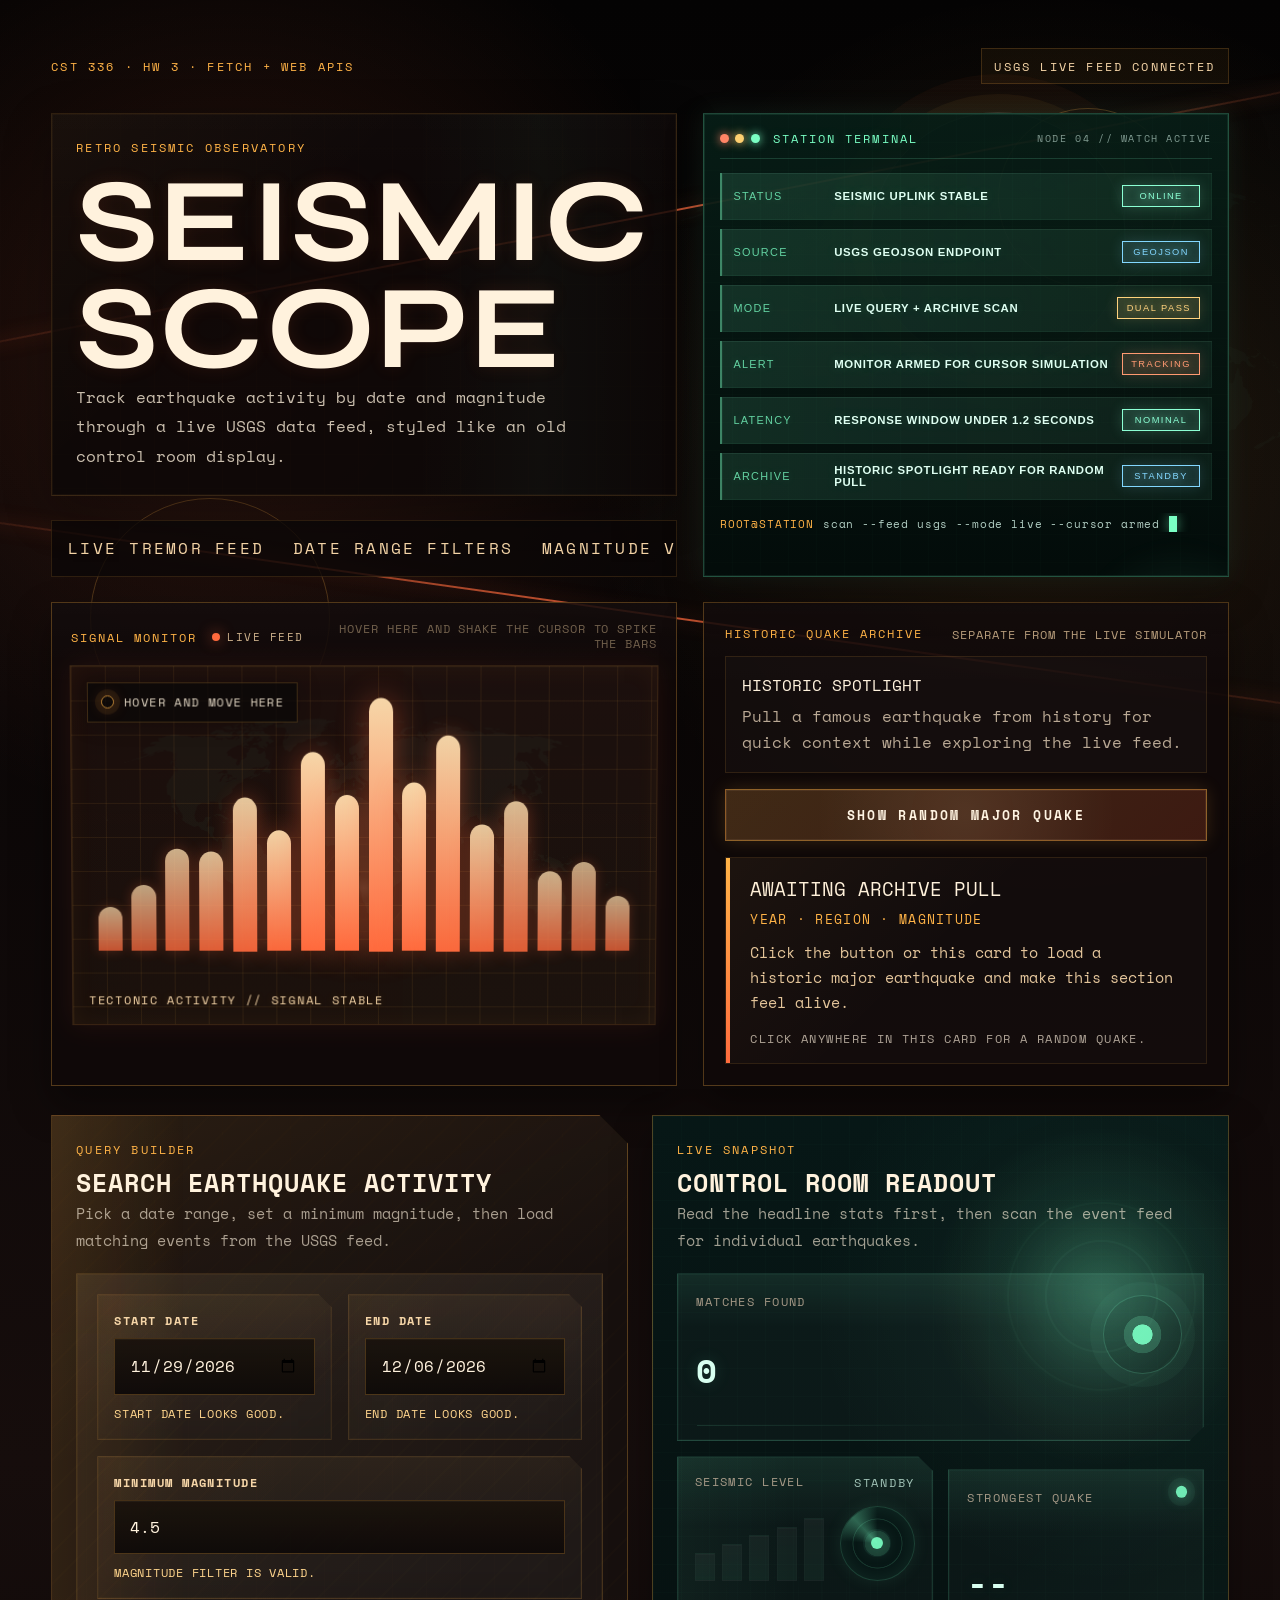
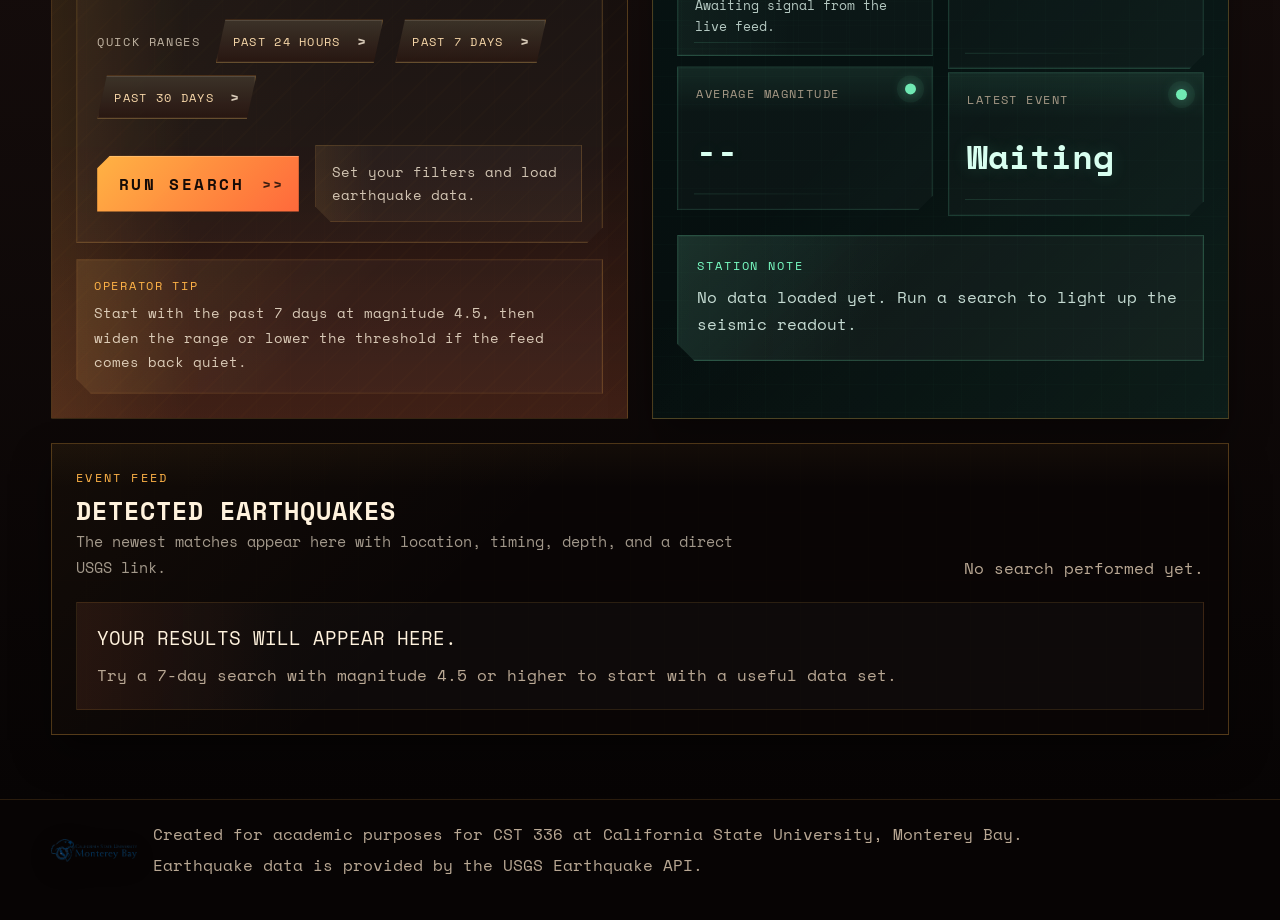
==== commit f9e6f876: "probably final visuals" ====
--- a/hw3/index.html
+++ b/hw3/index.html
@@ -209,6 +209,13 @@
             <p id="formStatus" class="form-status">Set your filters and load earthquake data.</p>
           </div>
         </form>
+
+        <div class="query-note">
+          <p class="query-note__label">Operator tip</p>
+          <p class="query-note__copy">
+            Start with the past 7 days at magnitude 4.5, then widen the range or lower the threshold if the feed comes back quiet.
+          </p>
+        </div>
       </section>
 
       <section class="panel panel--summary">
--- a/hw3/styles.css
+++ b/hw3/styles.css
@@ -1460,6 +1460,39 @@
   clip-path: polygon(0 0, 100% 0, 100% 100%, 1rem 100%, 0 calc(100% - 1rem));
 }
 
+.query-note {
+  margin-top: 1rem;
+  padding: 1rem 1.05rem 1.1rem;
+  border: 1px solid rgba(255, 179, 71, 0.14);
+  background:
+    linear-gradient(135deg, rgba(255, 179, 71, 0.08), transparent 48%),
+    linear-gradient(90deg, rgba(255, 179, 71, 0.04), transparent 42%),
+    rgba(255, 255, 255, 0.025);
+  box-shadow:
+    inset 0 0 0 1px rgba(255, 179, 71, 0.04),
+    0 12px 24px rgba(0, 0, 0, 0.14);
+  clip-path: polygon(0 0, 100% 0, 100% 100%, 0.9rem 100%, 0 calc(100% - 0.9rem));
+}
+
+.query-note__label,
+.query-note__copy {
+  margin: 0;
+}
+
+.query-note__label {
+  color: var(--amber);
+  text-transform: uppercase;
+  letter-spacing: 0.14em;
+  font-size: 0.76rem;
+}
+
+.query-note__copy {
+  margin-top: 0.45rem;
+  color: rgba(255, 242, 221, 0.8);
+  line-height: 1.7;
+  font-size: 0.9rem;
+}
+
 .readout-stack {
   margin-top: 1.2rem;
   display: grid;
@@ -1868,19 +1901,81 @@
   background: linear-gradient(180deg, var(--amber), var(--lava));
 }
 
+.quake-card::after {
+  content: "";
+  position: absolute;
+  inset: 0;
+  pointer-events: none;
+  background: linear-gradient(110deg, transparent 0 58%, rgba(255, 255, 255, 0.04) 72%, transparent 100%);
+  opacity: 0.55;
+}
+
 .quake-card {
+  --quake-accent: rgba(255, 179, 71, 0.92);
+  --quake-wash: rgba(255, 106, 61, 0.08);
+  --quake-glow: rgba(255, 179, 71, 0.16);
   display: grid;
   gap: 1.15rem;
   grid-template-columns: minmax(110px, 128px) minmax(0, 1fr) minmax(130px, auto);
   align-items: center;
+  border-color: color-mix(in srgb, var(--quake-accent) 24%, transparent);
+  background:
+    radial-gradient(circle at 84% 22%, color-mix(in srgb, var(--quake-accent) 18%, transparent), transparent 28%),
+    linear-gradient(90deg, var(--quake-wash), transparent 18%),
+    rgba(255, 255, 255, 0.02);
+  box-shadow:
+    inset 0 0 0 1px color-mix(in srgb, var(--quake-accent) 7%, transparent),
+    0 16px 34px rgba(0, 0, 0, 0.16);
+  transition:
+    transform 160ms ease,
+    border-color 160ms ease,
+    box-shadow 160ms ease;
+}
+
+.quake-card:hover,
+.quake-card:focus-within {
+  transform: translateY(-2px);
+  border-color: color-mix(in srgb, var(--quake-accent) 42%, transparent);
+  box-shadow:
+    inset 0 0 0 1px color-mix(in srgb, var(--quake-accent) 12%, transparent),
+    0 20px 36px rgba(0, 0, 0, 0.2),
+    0 0 28px var(--quake-glow);
+}
+
+.quake-card--low {
+  --quake-accent: rgba(122, 255, 196, 0.95);
+  --quake-wash: rgba(122, 255, 196, 0.08);
+  --quake-glow: rgba(122, 255, 196, 0.12);
+}
+
+.quake-card--medium {
+  --quake-accent: rgba(255, 214, 110, 0.95);
+  --quake-wash: rgba(255, 214, 110, 0.08);
+  --quake-glow: rgba(255, 214, 110, 0.14);
+}
+
+.quake-card--high {
+  --quake-accent: rgba(255, 143, 87, 0.96);
+  --quake-wash: rgba(255, 143, 87, 0.1);
+  --quake-glow: rgba(255, 143, 87, 0.16);
+}
+
+.quake-card--extreme {
+  --quake-accent: rgba(255, 92, 114, 0.98);
+  --quake-wash: rgba(255, 92, 114, 0.12);
+  --quake-glow: rgba(255, 92, 114, 0.2);
 }
 
 .quake-card__magnitude {
   min-width: 96px;
   padding: 1rem 0.8rem;
   text-align: center;
-  background: rgba(255, 179, 71, 0.08);
-  border: 1px solid rgba(255, 179, 71, 0.14);
+  background:
+    linear-gradient(180deg, color-mix(in srgb, var(--quake-accent) 16%, transparent), rgba(255, 255, 255, 0.02));
+  border: 1px solid color-mix(in srgb, var(--quake-accent) 24%, transparent);
+  box-shadow:
+    inset 0 0 0 1px color-mix(in srgb, var(--quake-accent) 8%, transparent),
+    0 0 18px color-mix(in srgb, var(--quake-accent) 12%, transparent);
   border-radius: 0;
 }
 
@@ -1899,7 +1994,8 @@
 .quake-card__magnitude strong {
   font-family: "Syne", sans-serif;
   font-size: 2.2rem;
-  color: var(--sand);
+  color: color-mix(in srgb, var(--quake-accent) 74%, white);
+  text-shadow: 0 0 18px color-mix(in srgb, var(--quake-accent) 24%, transparent);
 }
 
 .quake-card__body {
@@ -1917,6 +2013,7 @@
   color: var(--cream);
   line-height: 1.3;
   text-transform: uppercase;
+  text-shadow: 0 0 16px color-mix(in srgb, var(--quake-accent) 12%, transparent);
 }
 
 .quake-card__details {
@@ -1935,13 +2032,16 @@
 
 .quake-card__chips span {
   padding: 0.45rem 0.7rem;
-  border: 1px solid rgba(255, 179, 71, 0.14);
+  border: 1px solid color-mix(in srgb, var(--quake-accent) 24%, transparent);
   border-radius: 0;
-  background: rgba(255, 179, 71, 0.05);
+  background:
+    linear-gradient(180deg, color-mix(in srgb, var(--quake-accent) 10%, transparent), transparent),
+    color-mix(in srgb, var(--quake-accent) 6%, transparent);
   color: var(--sand);
   font-size: 0.78rem;
   letter-spacing: 0.06em;
   text-transform: uppercase;
+  box-shadow: inset 0 0 0 1px color-mix(in srgb, var(--quake-accent) 6%, transparent);
 }
 
 .quake-card__meta {
@@ -1962,15 +2062,19 @@
   min-height: 2.7rem;
   padding: 0.75rem 1rem;
   border-radius: 0;
-  border: 1px solid rgba(255, 179, 71, 0.22);
-  background: rgba(255, 179, 71, 0.04);
-  color: var(--amber);
+  border: 1px solid color-mix(in srgb, var(--quake-accent) 28%, transparent);
+  background:
+    linear-gradient(180deg, color-mix(in srgb, var(--quake-accent) 10%, transparent), transparent),
+    color-mix(in srgb, var(--quake-accent) 6%, transparent);
+  color: color-mix(in srgb, var(--quake-accent) 72%, white);
   text-decoration: none;
   font-weight: 700;
+  text-shadow: 0 0 14px color-mix(in srgb, var(--quake-accent) 16%, transparent);
 }
 
 .quake-card__link:hover,
 .quake-card__link:focus-visible {
+  color: #fff7ea;
   text-decoration: underline;
 }
 
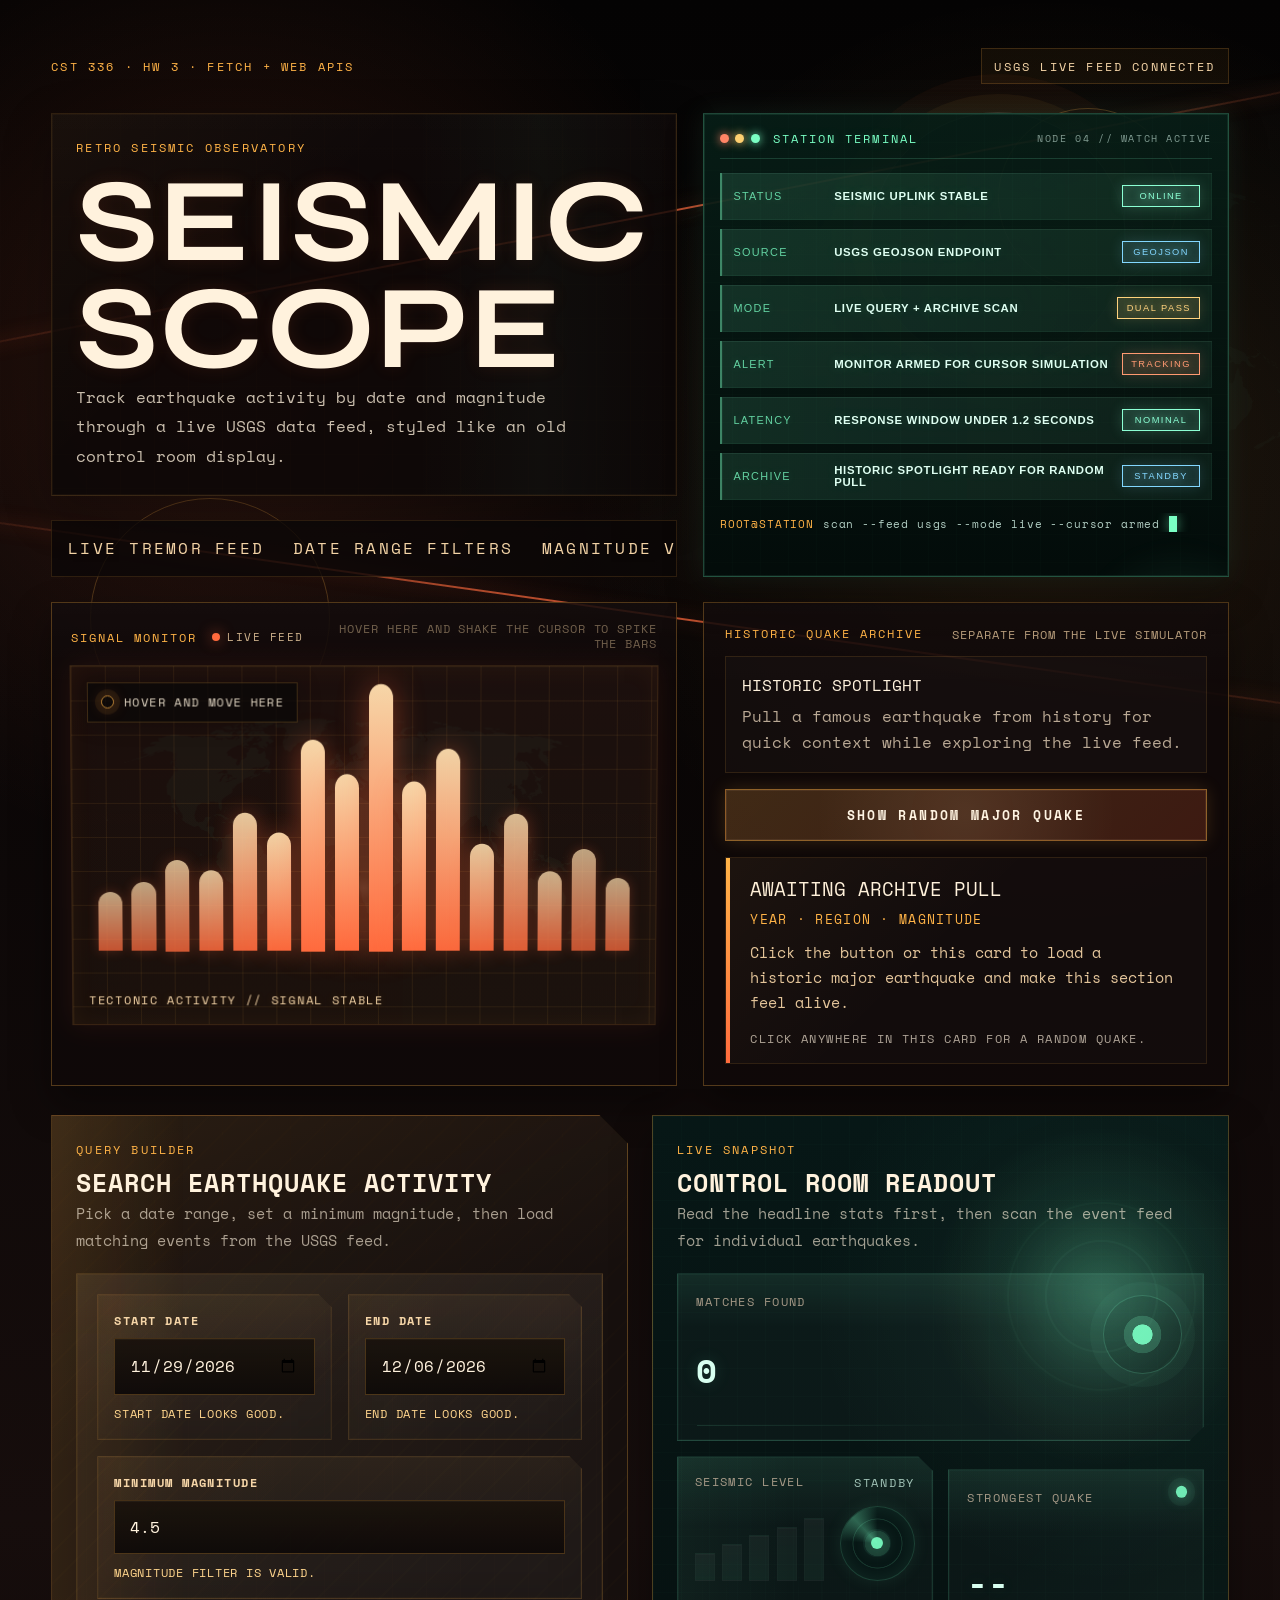
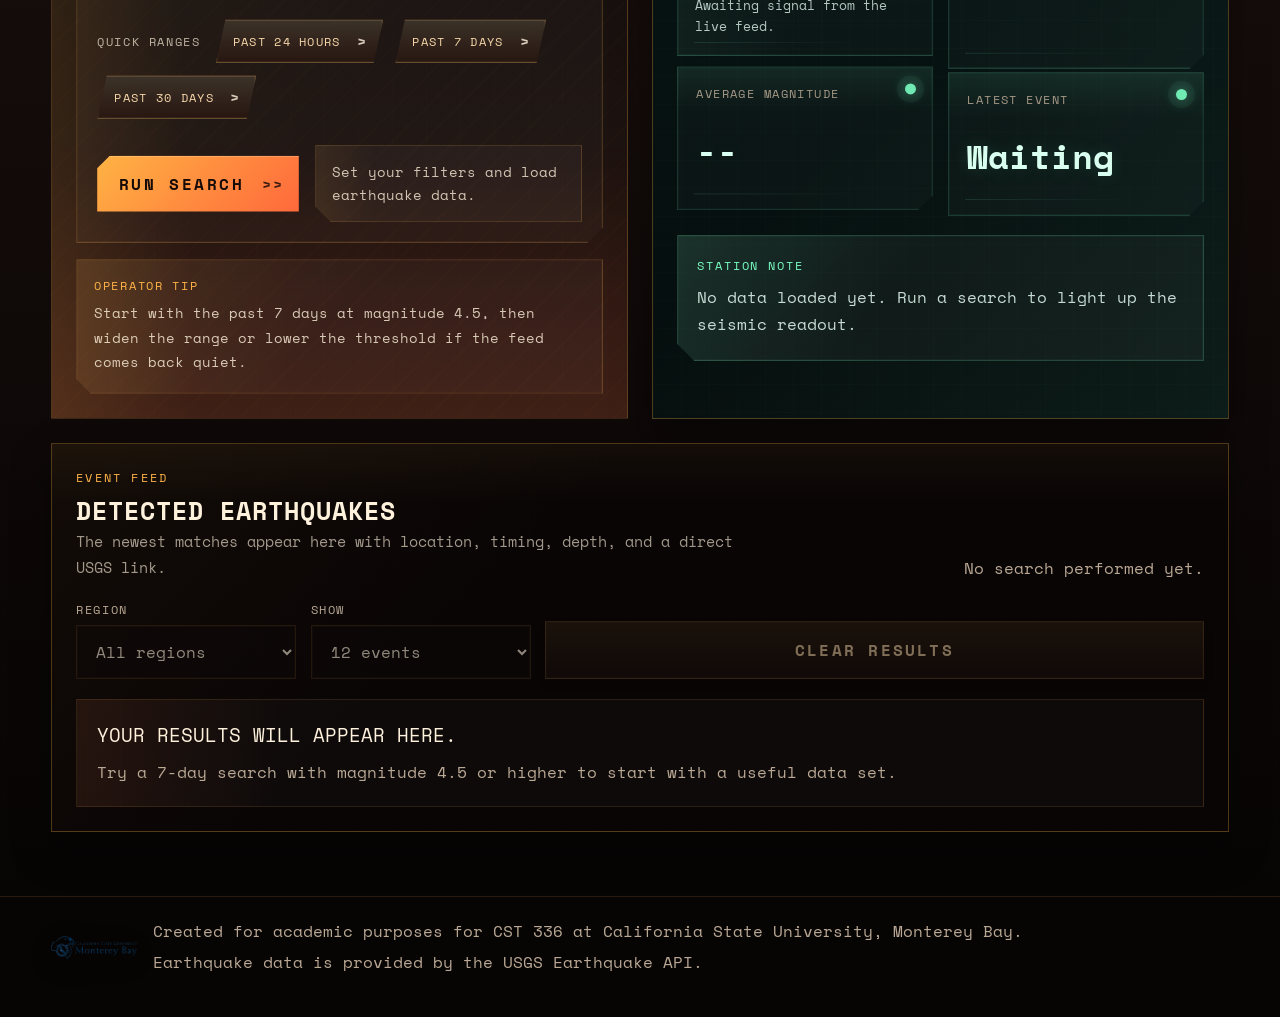
==== commit 6dea1459: "almost done" ====
--- a/hw3/index.html
+++ b/hw3/index.html
@@ -287,6 +287,29 @@
           <p id="resultsMeta" class="results-meta">No search performed yet.</p>
         </div>
 
+        <div class="results-toolbar" aria-label="Result filters">
+          <label class="results-filter">
+            <span>Region</span>
+            <select id="regionFilter" disabled>
+              <option value="all">All regions</option>
+            </select>
+          </label>
+
+          <label class="results-filter">
+            <span>Show</span>
+            <select id="resultLimit" disabled>
+              <option value="12">12 events</option>
+              <option value="25">25 events</option>
+              <option value="50">50 events</option>
+              <option value="all">All events</option>
+            </select>
+          </label>
+
+          <button id="resetButton" class="secondary-button results-reset" type="button" disabled>
+            Clear results
+          </button>
+        </div>
+
         <div id="results" class="results-list" aria-live="polite">
           <article class="empty-state">
             <p class="empty-state__title">Your results will appear here.</p>
--- a/hw3/styles.css
+++ b/hw3/styles.css
@@ -1272,7 +1272,8 @@
 }
 
 .quick-picks__button,
-.primary-button {
+.primary-button,
+.secondary-button {
   border: 0;
   cursor: pointer;
   font: inherit;
@@ -1385,6 +1386,55 @@
   filter: saturate(1.03);
 }
 
+.secondary-button {
+  padding: 1rem 1.15rem;
+  border: 1px solid rgba(255, 179, 71, 0.24);
+  background:
+    linear-gradient(180deg, rgba(255, 179, 71, 0.12), rgba(255, 106, 61, 0.04)),
+    rgba(16, 11, 10, 0.94);
+  color: var(--sand);
+  text-transform: uppercase;
+  letter-spacing: 0.14em;
+  font-weight: 700;
+  box-shadow:
+    inset 0 0 0 1px rgba(255, 214, 168, 0.04),
+    0 10px 20px rgba(0, 0, 0, 0.16);
+  transition:
+    transform 0.2s ease,
+    border-color 0.2s ease,
+    box-shadow 0.2s ease,
+    color 0.2s ease;
+}
+
+.secondary-button:hover,
+.secondary-button:focus-visible {
+  transform: translateY(-2px);
+  border-color: rgba(255, 214, 168, 0.4);
+  box-shadow:
+    inset 0 0 0 1px rgba(255, 214, 168, 0.08),
+    0 14px 26px rgba(255, 106, 61, 0.14);
+  color: #fff7e8;
+}
+
+.secondary-button:active {
+  transform: translateY(0);
+}
+
+.secondary-button:disabled {
+  cursor: not-allowed;
+  opacity: 0.5;
+  transform: none;
+  box-shadow:
+    inset 0 0 0 1px rgba(255, 214, 168, 0.03),
+    0 6px 12px rgba(0, 0, 0, 0.1);
+}
+
+.results-reset {
+  min-height: 3rem;
+  padding-inline: 1.2rem;
+  align-self: end;
+}
+
 .primary-button::before {
   content: "";
   position: absolute;
@@ -1879,6 +1929,48 @@
   gap: 1rem;
 }
 
+.results-toolbar {
+  display: grid;
+  grid-template-columns: repeat(2, minmax(0, 220px)) auto;
+  gap: 0.9rem;
+  margin-top: 1.2rem;
+  align-items: end;
+}
+
+.results-filter {
+  display: grid;
+  gap: 0.45rem;
+}
+
+.results-filter span {
+  color: var(--smoke);
+  text-transform: uppercase;
+  letter-spacing: 0.14em;
+  font-size: 0.72rem;
+}
+
+.results-filter select {
+  width: 100%;
+  min-height: 3rem;
+  padding: 0.8rem 0.95rem;
+  border: 1px solid rgba(255, 179, 71, 0.18);
+  border-radius: 0;
+  background: rgba(14, 9, 9, 0.92);
+  color: var(--cream);
+  font: inherit;
+  box-shadow: inset 0 0 0 1px rgba(255, 179, 71, 0.04);
+}
+
+.results-filter select:disabled {
+  opacity: 0.55;
+  cursor: not-allowed;
+}
+
+.results-filter select:focus-visible {
+  outline: 2px solid rgba(255, 179, 71, 0.45);
+  outline-offset: 2px;
+}
+
 .quake-card,
 .empty-state {
   position: relative;
@@ -2325,6 +2417,10 @@
     grid-template-columns: 1fr;
   }
 
+  .results-toolbar {
+    grid-template-columns: 1fr;
+  }
+
   .readout-stack {
     grid-template-columns: 1fr;
   }
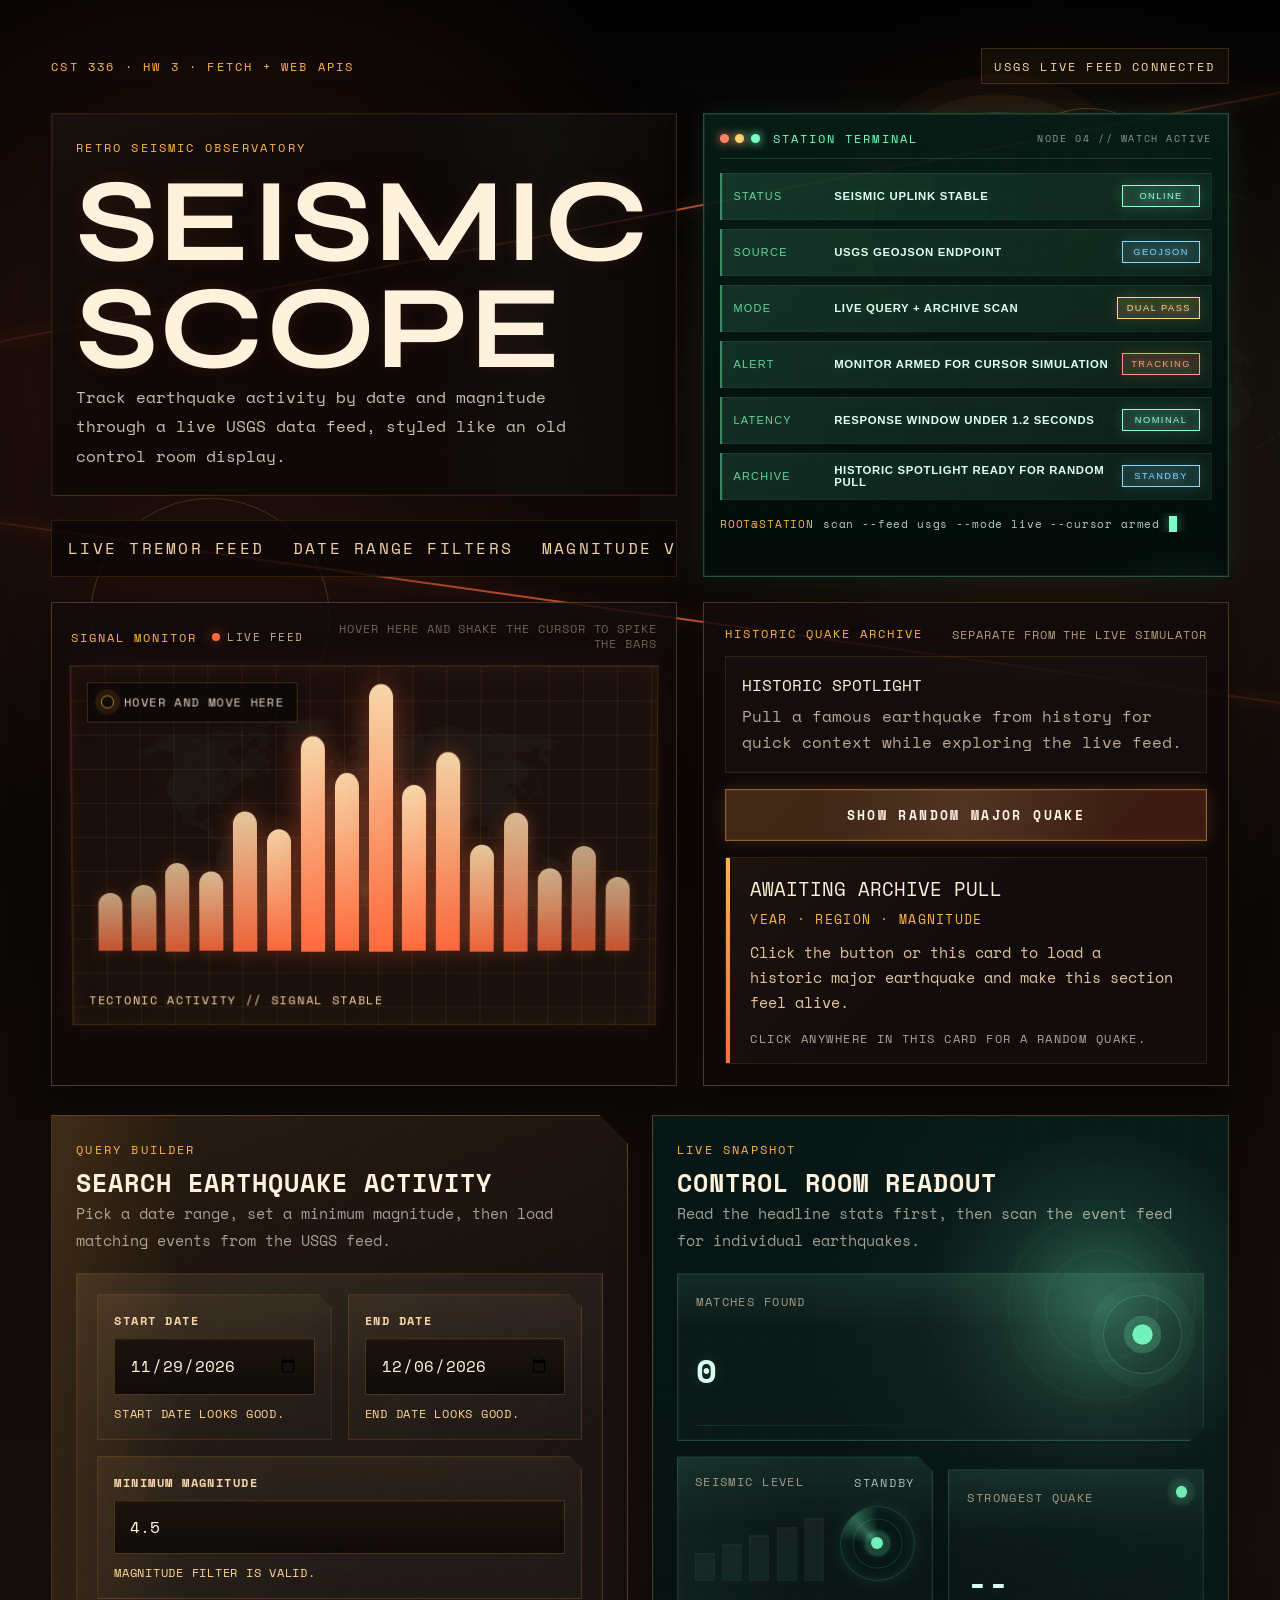
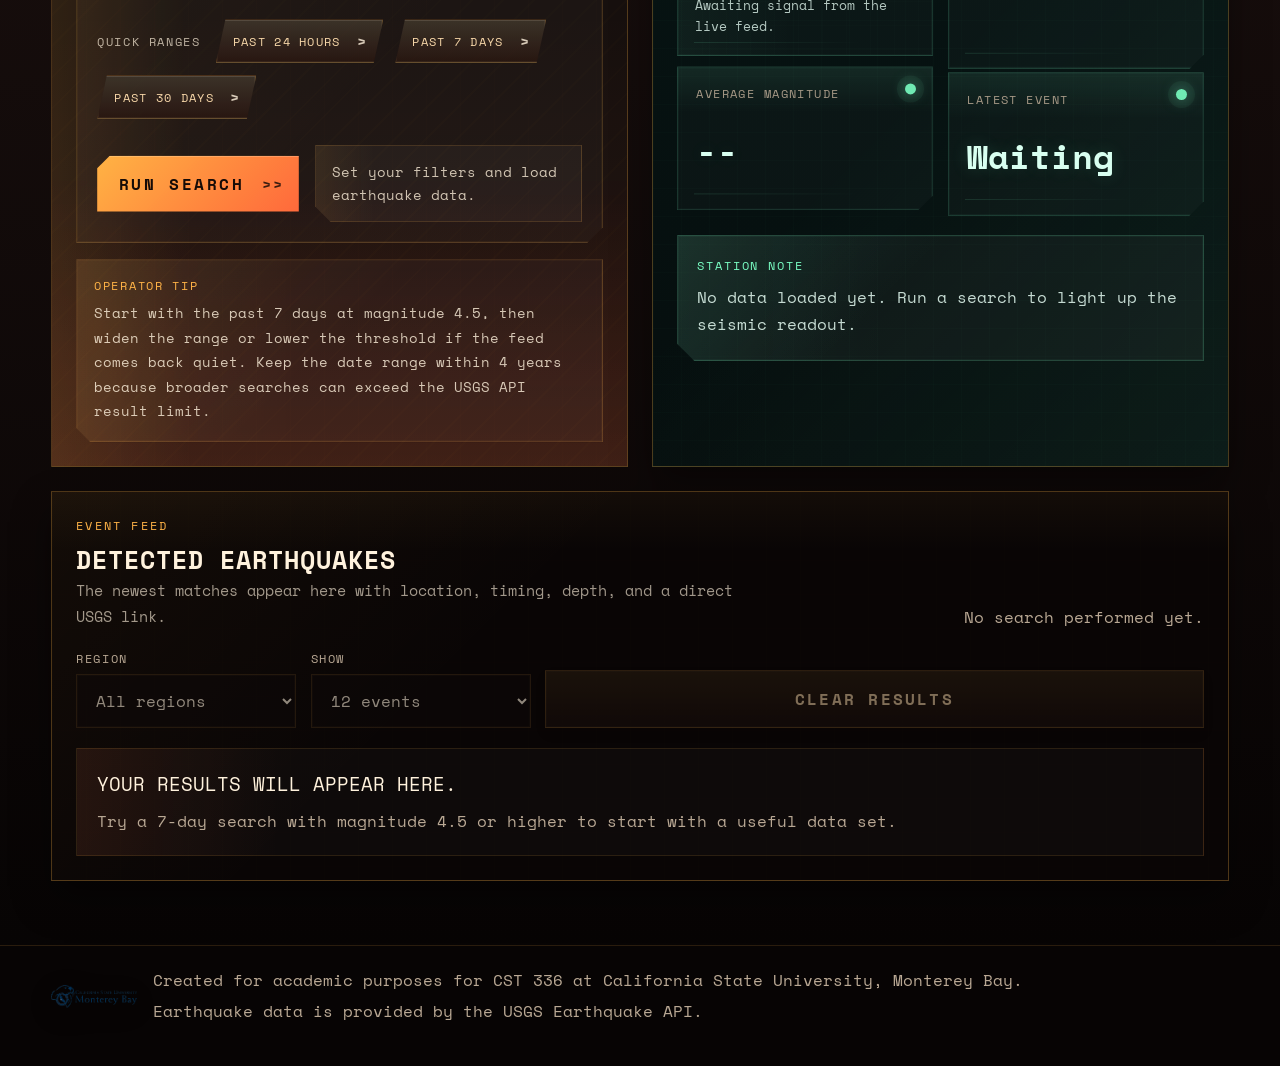
==== commit 33767dc2: "probably final" ====
--- a/hw3/index.html
+++ b/hw3/index.html
@@ -213,7 +213,7 @@
         <div class="query-note">
           <p class="query-note__label">Operator tip</p>
           <p class="query-note__copy">
-            Start with the past 7 days at magnitude 4.5, then widen the range or lower the threshold if the feed comes back quiet.
+            Start with the past 7 days at magnitude 4.5, then widen the range or lower the threshold if the feed comes back quiet. Keep the date range within 4 years because broader searches can exceed the USGS API result limit.
           </p>
         </div>
       </section>
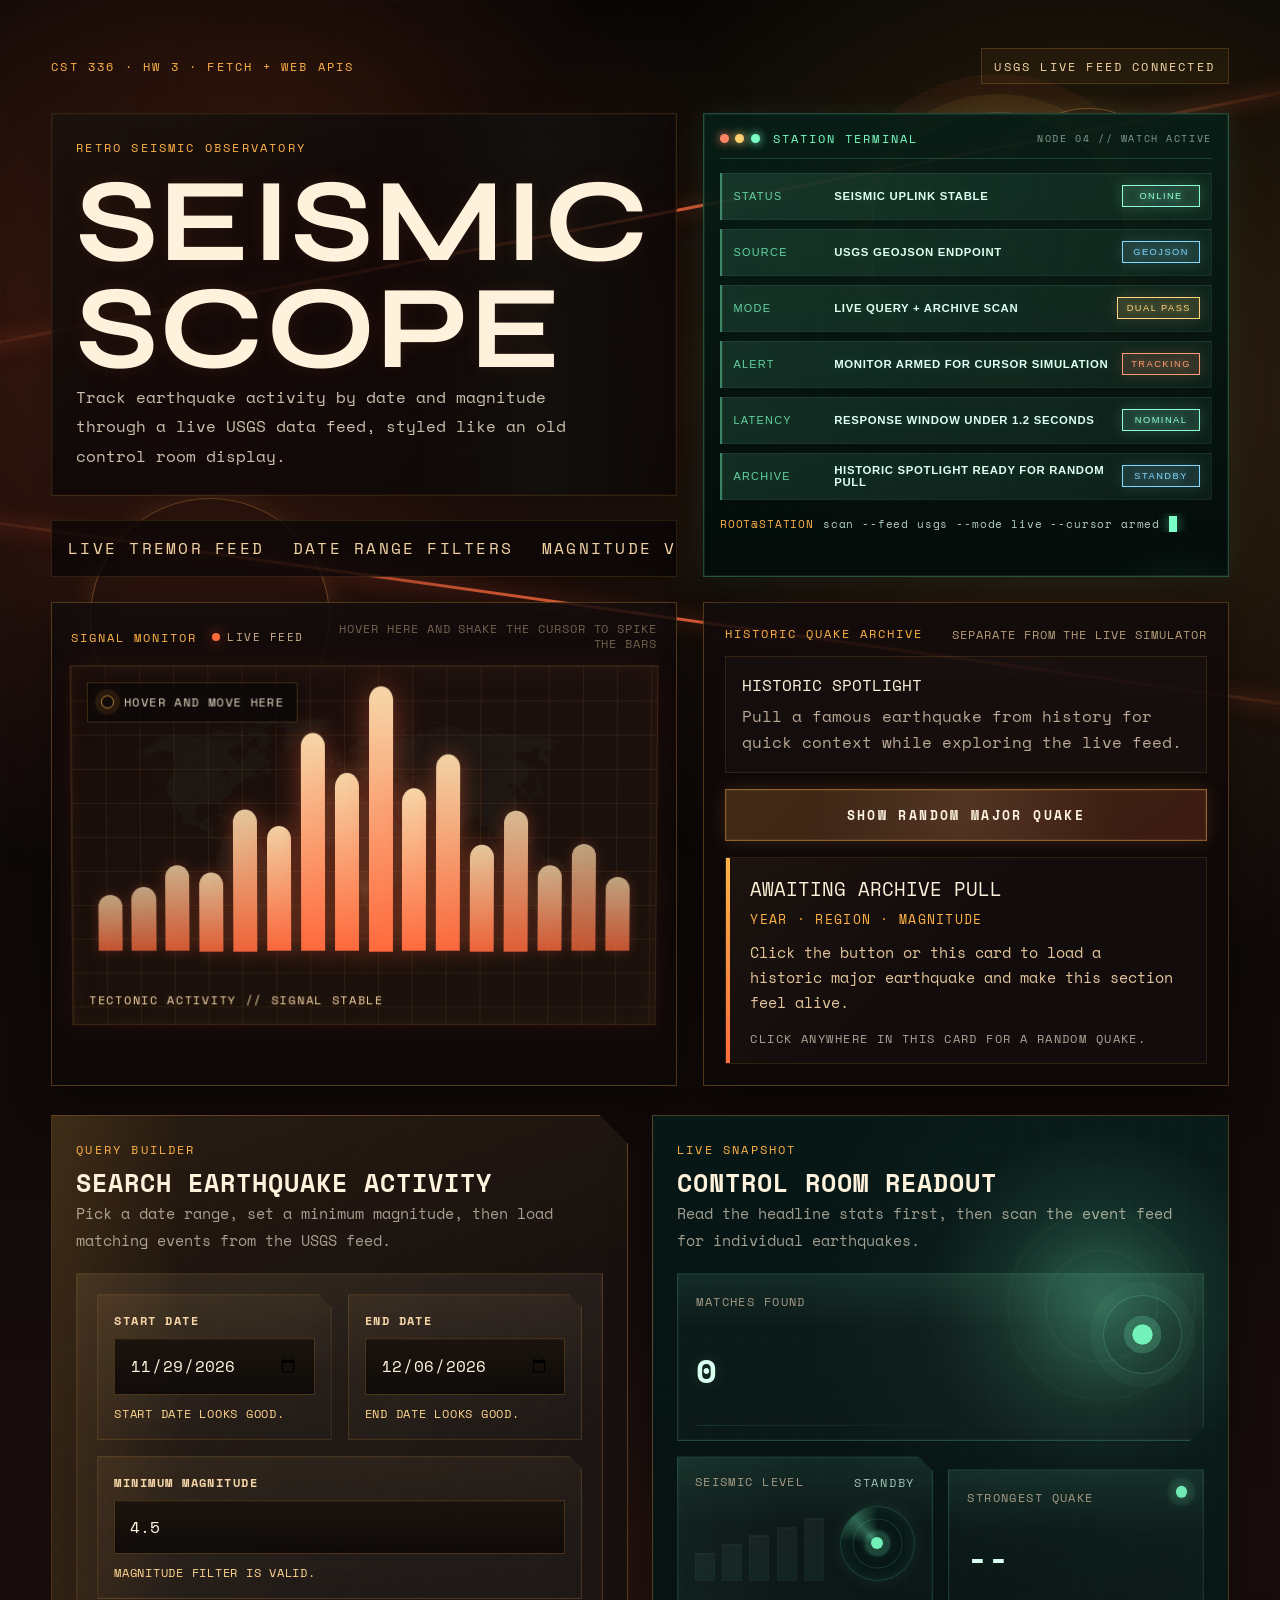
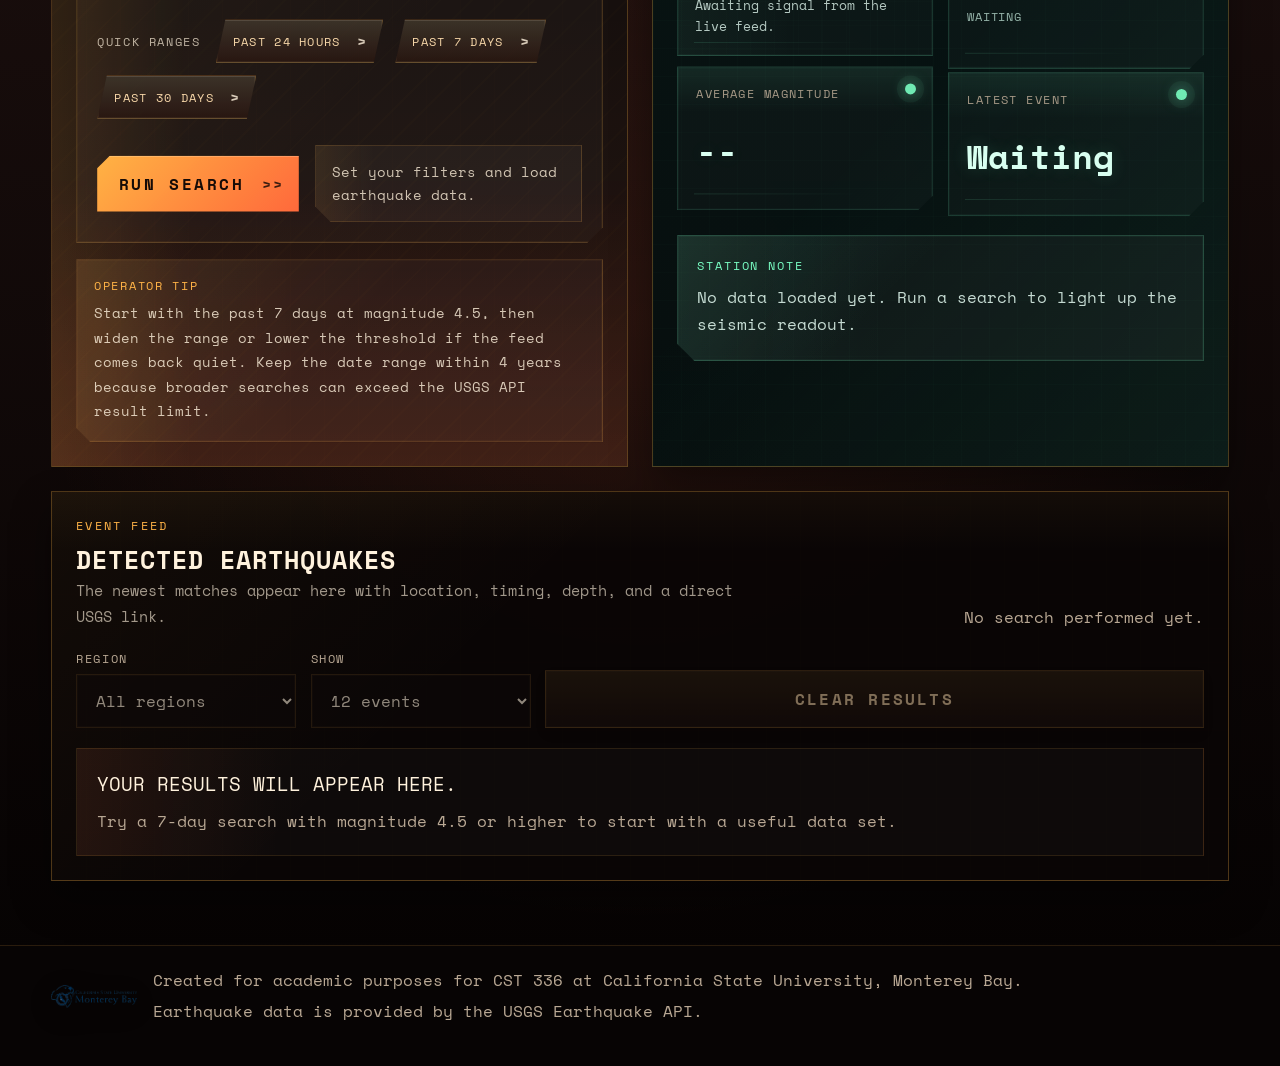
==== commit 97de7948: "final now" ====
--- a/hw3/index.html
+++ b/hw3/index.html
@@ -235,6 +235,7 @@
           <article class="readout-line">
             <span>Strongest quake</span>
             <strong id="topMagnitude">--</strong>
+            <small id="topMagnitudeTime" class="readout-line__subtext">Waiting</small>
           </article>
           <article class="readout-line">
             <span>Average magnitude</span>
--- a/hw3/styles.css
+++ b/hw3/styles.css
@@ -29,9 +29,10 @@
   font-family: "Space Mono", "SFMono-Regular", Consolas, "Liberation Mono", monospace;
   color: var(--cream);
   background:
-    radial-gradient(circle at 18% 14%, rgba(255, 106, 61, 0.14), transparent 20%),
-    radial-gradient(circle at 82% 18%, rgba(255, 179, 71, 0.1), transparent 20%),
-    linear-gradient(180deg, #040303 0%, #0b0707 28%, #160d0c 58%, #050303 100%);
+    radial-gradient(circle at 16% 12%, rgba(255, 106, 61, 0.24), transparent 22%),
+    radial-gradient(circle at 84% 14%, rgba(255, 179, 71, 0.18), transparent 24%),
+    radial-gradient(circle at 50% 72%, rgba(255, 106, 61, 0.1), transparent 30%),
+    linear-gradient(180deg, #020202 0%, #0a0606 24%, #180d0c 58%, #040202 100%);
 }
 
 body::before {
@@ -41,28 +42,16 @@
   z-index: 0;
   pointer-events: none;
   background:
-    linear-gradient(90deg, rgba(255, 255, 255, 0.025) 1px, transparent 1px),
-    linear-gradient(rgba(255, 255, 255, 0.025) 1px, transparent 1px);
-  background-size: 46px 46px;
-  opacity: 0.2;
+    radial-gradient(circle at 24% 18%, rgba(255, 179, 71, 0.08), transparent 18%),
+    radial-gradient(circle at 78% 28%, rgba(122, 255, 196, 0.07), transparent 16%),
+    linear-gradient(90deg, rgba(255, 255, 255, 0.035) 1px, transparent 1px),
+    linear-gradient(rgba(255, 255, 255, 0.035) 1px, transparent 1px);
+  background-size: auto, auto, 42px 42px, 42px 42px;
+  opacity: 0.3;
 }
 
 body::after {
-  content: "";
-  position: fixed;
-  right: -4vw;
-  top: 5rem;
-  width: min(54vw, 860px);
-  height: 44vw;
-  max-height: 480px;
-  z-index: 0;
-  pointer-events: none;
-  background:
-    linear-gradient(180deg, rgba(122, 255, 196, 0.08), rgba(255, 179, 71, 0.05)),
-    url("continents.png") center/contain no-repeat;
-  opacity: 0.12;
-  mix-blend-mode: screen;
-  filter: sepia(1) hue-rotate(110deg) saturate(2.2) brightness(0.8);
+  content: none;
 }
 
 .scene {
@@ -78,12 +67,12 @@
   inset: 0;
   background: repeating-linear-gradient(
     180deg,
-    rgba(255, 255, 255, 0.04) 0,
-    rgba(255, 255, 255, 0.04) 1px,
+    rgba(255, 255, 255, 0.055) 0,
+    rgba(255, 255, 255, 0.055) 1px,
     transparent 1px,
     transparent 4px
   );
-  opacity: 0.12;
+  opacity: 0.18;
 }
 
 .scene__grid {
@@ -93,22 +82,24 @@
   bottom: -8%;
   height: 42vh;
   background:
-    linear-gradient(rgba(255, 179, 71, 0.18) 2px, transparent 2px),
-    linear-gradient(90deg, rgba(255, 179, 71, 0.18) 2px, transparent 2px);
-  background-size: 64px 64px;
+    linear-gradient(rgba(255, 179, 71, 0.24) 2px, transparent 2px),
+    linear-gradient(90deg, rgba(255, 179, 71, 0.24) 2px, transparent 2px);
+  background-size: 58px 58px;
   transform: perspective(420px) rotateX(76deg);
   transform-origin: center bottom;
-  opacity: 0.35;
+  opacity: 0.48;
   animation: grid-drift 10s ease-in-out infinite;
 }
 
 .scene__fault {
   position: absolute;
   width: 120vw;
-  height: 2px;
+  height: 3px;
   left: -10vw;
-  background: linear-gradient(90deg, transparent, rgba(255, 106, 61, 0.85), transparent);
-  box-shadow: 0 0 18px rgba(255, 106, 61, 0.4);
+  background: linear-gradient(90deg, transparent, rgba(255, 106, 61, 0.95), transparent);
+  box-shadow:
+    0 0 18px rgba(255, 106, 61, 0.5),
+    0 0 34px rgba(255, 106, 61, 0.24);
 }
 
 .scene__fault--one {
@@ -125,8 +116,9 @@
 
 .scene__pulse {
   position: absolute;
-  border: 1px solid rgba(255, 179, 71, 0.24);
+  border: 1px solid rgba(255, 179, 71, 0.34);
   border-radius: 50%;
+  box-shadow: 0 0 26px rgba(255, 179, 71, 0.12);
 }
 
 .scene__pulse--one {
@@ -152,10 +144,11 @@
   width: 16rem;
   aspect-ratio: 1;
   border-radius: 50%;
-  border: 1px solid rgba(246, 214, 168, 0.18);
-  box-shadow:
-    0 0 0 18px rgba(255, 179, 71, 0.05),
-    0 0 0 38px rgba(255, 106, 61, 0.04);
+  border: 1px solid rgba(246, 214, 168, 0.28);
+  box-shadow:
+    0 0 0 18px rgba(255, 179, 71, 0.08),
+    0 0 0 38px rgba(255, 106, 61, 0.06),
+    0 0 42px rgba(255, 179, 71, 0.12);
   animation: ring-drift 8s ease-in-out infinite;
 }
 
@@ -1633,7 +1626,8 @@
 }
 
 .readout-line span,
-.readout-line strong {
+.readout-line strong,
+.readout-line__subtext {
   margin: 0;
 }
 
@@ -1652,6 +1646,14 @@
   text-wrap: balance;
   text-shadow: 0 0 18px rgba(122, 255, 196, 0.14);
   max-width: 10ch;
+}
+
+.readout-line__subtext {
+  color: rgba(216, 255, 240, 0.68);
+  font-size: 0.74rem;
+  line-height: 1.45;
+  letter-spacing: 0.06em;
+  text-transform: uppercase;
 }
 
 .hazard-meter {
@@ -2034,6 +2036,60 @@
     0 0 28px var(--quake-glow);
 }
 
+.quake-card--featured {
+  border-color: color-mix(in srgb, var(--quake-accent) 58%, transparent);
+  background:
+    linear-gradient(90deg, color-mix(in srgb, var(--quake-accent) 18%, transparent), transparent 22%),
+    radial-gradient(circle at 88% 18%, color-mix(in srgb, var(--quake-accent) 28%, transparent), transparent 30%),
+    rgba(255, 255, 255, 0.03);
+  box-shadow:
+    inset 0 0 0 1px color-mix(in srgb, var(--quake-accent) 16%, transparent),
+    0 0 0 1px color-mix(in srgb, var(--quake-accent) 22%, transparent),
+    0 18px 38px rgba(0, 0, 0, 0.22),
+    0 0 34px var(--quake-glow);
+}
+
+.quake-card--featured::before {
+  width: 10px;
+  box-shadow: 0 0 24px color-mix(in srgb, var(--quake-accent) 32%, transparent);
+}
+
+.quake-card--featured::after {
+  background:
+    linear-gradient(108deg, transparent 0 52%, rgba(255, 255, 255, 0.06) 70%, transparent 100%);
+  opacity: 0.8;
+}
+
+.quake-card--featured .quake-card__magnitude {
+  box-shadow:
+    inset 0 0 0 1px color-mix(in srgb, var(--quake-accent) 14%, transparent),
+    0 0 24px color-mix(in srgb, var(--quake-accent) 16%, transparent);
+}
+
+.quake-card--featured .quake-card__magnitude span:first-child {
+  color: color-mix(in srgb, var(--quake-accent) 62%, white);
+}
+
+.quake-card--featured .quake-card__details {
+  color: rgba(255, 245, 229, 0.9);
+}
+
+.quake-card--featured .quake-card__chips span:first-child {
+  border-color: color-mix(in srgb, var(--quake-accent) 56%, transparent);
+  background:
+    linear-gradient(180deg, color-mix(in srgb, var(--quake-accent) 26%, transparent), transparent),
+    color-mix(in srgb, var(--quake-accent) 14%, transparent);
+  color: #fff4db;
+  font-weight: 700;
+  box-shadow:
+    inset 0 0 0 1px color-mix(in srgb, var(--quake-accent) 14%, transparent),
+    0 0 18px color-mix(in srgb, var(--quake-accent) 16%, transparent);
+}
+
+.quake-card--featured .quake-card__meta span {
+  color: color-mix(in srgb, var(--quake-accent) 52%, white);
+}
+
 .quake-card--low {
   --quake-accent: rgba(122, 255, 196, 0.95);
   --quake-wash: rgba(122, 255, 196, 0.08);
@@ -2390,13 +2446,57 @@
   }
 }
 
+@media (max-width: 1180px) {
+  :root {
+    --content-width: min(1080px, calc(100vw - 2rem));
+  }
+
+  .site-header {
+    padding-top: 2.4rem;
+  }
+
+  .hero-band {
+    grid-template-columns: minmax(0, 1fr) minmax(280px, 0.92fr);
+  }
+
+  .hero-copy h1 {
+    font-size: clamp(3.2rem, 9vw, 5.8rem);
+  }
+
+  .hero-monitor__screen {
+    min-height: 320px;
+  }
+
+  .quake-card {
+    grid-template-columns: minmax(96px, 116px) minmax(0, 1fr) minmax(118px, auto);
+  }
+}
+
 @media (max-width: 900px) {
+  :root {
+    --content-width: min(100%, calc(100vw - 1.5rem));
+  }
+
+  body::after {
+    width: min(72vw, 520px);
+    height: 52vw;
+    right: -12vw;
+    top: 7rem;
+  }
+
+  .scene__pulse--one {
+    width: 140px;
+    height: 140px;
+  }
+
   .hero-band,
   .layout {
     grid-template-columns: 1fr;
   }
 
   .hero-band {
+    margin-top: 1.35rem;
+    gap: 1.15rem;
     grid-template-areas:
       "copy"
       "terminal"
@@ -2406,6 +2506,7 @@
 
   .hero-copy__shell {
     grid-template-columns: 1fr;
+    padding: 1.2rem;
   }
 
   .quake-form {
@@ -2423,6 +2524,47 @@
 
   .readout-stack {
     grid-template-columns: 1fr;
+  }
+
+  .site-header__copy,
+  .panel__intro,
+  .query-note__copy,
+  .insight-card__copy {
+    max-width: none;
+  }
+
+  .hero-terminal,
+  .hero-monitor,
+  .hero-archive,
+  .panel {
+    padding: 1.15rem;
+  }
+
+  .hero-monitor__screen {
+    min-height: 300px;
+  }
+
+  .ticker {
+    gap: 1.1rem;
+    padding-inline: 0.8rem;
+  }
+
+  .ticker span {
+    font-size: 0.72rem;
+    letter-spacing: 0.1em;
+  }
+
+  .hero-copy__console-screen p {
+    grid-template-columns: 72px minmax(0, 1fr) auto;
+  }
+
+  .form-actions {
+    flex-direction: column;
+    align-items: stretch;
+  }
+
+  .form-status {
+    min-width: 0;
   }
 
   .readout-line,
@@ -2462,22 +2604,71 @@
     text-align: left;
     justify-items: start;
   }
+
+  .quake-card {
+    gap: 1rem;
+  }
+
+  .quake-card__magnitude {
+    max-width: 8rem;
+  }
+
+  .quake-card__meta {
+    gap: 0.5rem;
+  }
 }
 
 @media (max-width: 620px) {
+  :root {
+    --content-width: calc(100vw - 1rem);
+  }
+
+  .site-header {
+    padding-top: 1.25rem;
+    padding-bottom: 1rem;
+  }
+
   .site-header__topline {
     flex-direction: column;
     align-items: start;
+    gap: 0.7rem;
   }
 
   .hero-copy__shell {
-    padding: 1rem;
+    padding: 0.95rem;
+  }
+
+  .hero-copy h1 {
+    font-size: clamp(2.6rem, 15vw, 4rem);
+  }
+
+  .site-header__copy {
+    margin-top: 0.85rem;
+    font-size: 0.94rem;
+    line-height: 1.7;
   }
 
   .hero-monitor,
   .hero-archive,
   .panel {
+    padding: 1rem;
     border-radius: 0;
+  }
+
+  .hero-terminal {
+    gap: 0.7rem;
+    padding: 0.9rem;
+  }
+
+  .hero-terminal::after {
+    width: 10rem;
+    height: 10rem;
+    inset: auto -18% -34% auto;
+    opacity: 0.8;
+  }
+
+  .hero-archive {
+    padding: 0.95rem;
   }
 
   .panel--form,
@@ -2490,6 +2681,39 @@
     clip-path: none;
   }
 
+  .quake-form,
+  .query-note,
+  .insight-card,
+  .readout-line,
+  .hazard-meter,
+  .quake-card,
+  .empty-state {
+    padding-left: 0.95rem;
+    padding-right: 0.95rem;
+  }
+
+  .field {
+    padding: 0.9rem;
+  }
+
+  .field input,
+  .results-filter select,
+  .quick-picks__button,
+  .primary-button,
+  .secondary-button {
+    min-height: 3rem;
+  }
+
+  .quick-picks {
+    align-items: stretch;
+  }
+
+  .quick-picks__button {
+    flex: 1 1 100%;
+    width: 100%;
+    padding-right: 2.2rem;
+  }
+
   .hazard-meter__body {
     grid-template-columns: 1fr;
   }
@@ -2504,17 +2728,35 @@
     justify-items: start;
   }
 
+  .hero-terminal__topbar {
+    gap: 0.45rem;
+    padding-bottom: 0.55rem;
+  }
+
+  .hero-copy__console-label,
+  .hero-terminal__stamp {
+    font-size: 0.58rem;
+    letter-spacing: 0.12em;
+  }
+
   .hero-terminal__footer {
     display: grid;
+    gap: 0.3rem;
+    font-size: 0.58rem;
   }
 
   .hero-terminal__command {
     white-space: normal;
+    overflow-wrap: anywhere;
   }
 
   .hero-copy__console-screen p {
     grid-template-columns: 1fr;
     align-items: start;
+    gap: 0.45rem;
+    padding: 0.65rem;
+    min-height: 0;
+    border-left-width: 1px;
   }
 
   .hero-copy__console-screen strong,
@@ -2523,11 +2765,32 @@
     text-align: left;
   }
 
+  .hero-copy__console-screen span {
+    font-size: 0.6rem;
+    letter-spacing: 0.1em;
+  }
+
+  .hero-copy__console-screen strong {
+    font-size: 0.68rem;
+    line-height: 1.35;
+  }
+
+  .console-chip {
+    min-width: 0;
+    width: fit-content;
+    max-width: 100%;
+    padding: 0.28rem 0.45rem;
+    font-size: 0.52rem;
+    letter-spacing: 0.12em;
+  }
+
   .form-actions {
     align-items: stretch;
   }
 
-  .primary-button {
+  .primary-button,
+  .secondary-button,
+  .results-reset {
     width: 100%;
   }
 
@@ -2538,8 +2801,129 @@
     align-items: start;
   }
 
+  .hero-monitor__title-group {
+    flex-wrap: wrap;
+    gap: 0.55rem;
+  }
+
+  .hero-monitor__prompt,
+  .results-meta {
+    max-width: none;
+  }
+
+  .hero-monitor__prompt {
+    font-size: 0.64rem;
+    line-height: 1.4;
+    letter-spacing: 0.07em;
+  }
+
   .hero-monitor__screen {
-    min-height: 290px;
+    min-height: 250px;
+    margin-top: 0.75rem;
+    transform: none;
+  }
+
+  .waveform {
+    padding: 1.7rem 0.65rem 3.8rem;
+  }
+
+  .waveform span {
+    width: 4.9%;
+  }
+
+  .monitor-epicenter {
+    width: 88px;
+    height: 88px;
+  }
+
+  .monitor-epicenter::before {
+    width: 30px;
+    height: 30px;
+  }
+
+  .monitor-epicenter::after {
+    width: 58px;
+    height: 58px;
+  }
+
+  .hero-monitor__hover-cue {
+    gap: 0.45rem;
+    padding: 0.5rem 0.6rem;
+    font-size: 0.62rem;
+    letter-spacing: 0.08em;
+  }
+
+  .hero-monitor__hover-icon {
+    width: 0.62rem;
+    height: 0.62rem;
+    box-shadow:
+      0 0 0 4px rgba(255, 179, 71, 0.08),
+      0 0 12px rgba(255, 106, 61, 0.25);
+  }
+
+  .hero-monitor__readout {
+    font-size: 0.64rem;
+    letter-spacing: 0.1em;
+    line-height: 1.35;
+  }
+
+  .hero-archive__header {
+    gap: 0.35rem;
+    margin-bottom: 0.65rem;
+  }
+
+  .hero-archive__body {
+    gap: 0.8rem;
+  }
+
+  .hero-archive__intro,
+  .hero-archive__event {
+    padding: 0.85rem 0.9rem;
+  }
+
+  .hero-archive__title,
+  .hero-archive__event-title {
+    font-size: 0.92rem;
+    line-height: 1.3;
+  }
+
+  .hero-archive__copy,
+  .hero-monitor__fact {
+    font-size: 0.86rem;
+    line-height: 1.55;
+  }
+
+  .hero-archive__event-meta,
+  .hero-archive__event-action {
+    font-size: 0.66rem;
+    letter-spacing: 0.08em;
+  }
+
+  .hero-monitor__fact-button {
+    padding: 0.82rem 0.9rem;
+    font-size: 0.72rem;
+    letter-spacing: 0.12em;
+  }
+
+  .quake-card__magnitude {
+    max-width: none;
+    width: 100%;
+  }
+
+  .quake-card__magnitude strong {
+    font-size: 1.85rem;
+  }
+
+  .quake-card h3 {
+    font-size: 0.96rem;
+  }
+
+  .quake-card__chips {
+    gap: 0.45rem;
+  }
+
+  .quake-card__chips span {
+    width: 100%;
   }
 
   .scene__ring,
@@ -2548,14 +2932,523 @@
   }
 
   body::after {
-    width: 88vw;
-    right: -18vw;
-    top: 8rem;
+    width: 84vw;
+    right: -20vw;
+    top: 7rem;
     opacity: 0.08;
   }
 
   .site-footer__inner {
     flex-direction: column;
     align-items: start;
-  }
-}
+    padding-bottom: 1.8rem;
+  }
+}
+
+@media (max-width: 420px) {
+  :root {
+    --content-width: calc(100vw - 0.75rem);
+  }
+
+  .site-header {
+    padding-top: 0.9rem;
+  }
+
+  .site-header__eyebrow,
+  .site-header__stamp,
+  .kicker,
+  .hero-monitor__label,
+  .hero-archive__hint {
+    letter-spacing: 0.12em;
+  }
+
+  .hero-copy h1 {
+    font-size: clamp(2.15rem, 14vw, 3.2rem);
+  }
+
+  .hero-terminal,
+  .hero-monitor,
+  .hero-archive,
+  .panel,
+  .quake-form {
+    padding: 0.85rem;
+  }
+
+  .hero-terminal {
+    padding: 0.75rem;
+  }
+
+  .hero-terminal__topbar {
+    padding-bottom: 0.45rem;
+  }
+
+  .hero-copy__console-screen {
+    gap: 0.45rem;
+  }
+
+  .hero-copy__console-screen p {
+    padding: 0.58rem;
+  }
+
+  .hero-copy__console-screen strong {
+    font-size: 0.64rem;
+  }
+
+  .console-chip {
+    font-size: 0.48rem;
+  }
+
+  .hero-monitor__screen {
+    min-height: 220px;
+  }
+
+  .hero-monitor__hover-cue {
+    left: 0.7rem;
+    right: 0.7rem;
+    top: 0.7rem;
+    font-size: 0.65rem;
+  }
+
+  .hero-monitor__readout {
+    left: 0.8rem;
+    right: 0.8rem;
+    bottom: 0.8rem;
+    font-size: 0.58rem;
+    letter-spacing: 0.08em;
+  }
+
+  .hero-monitor__prompt {
+    font-size: 0.58rem;
+  }
+
+  .hero-archive__intro,
+  .hero-archive__event {
+    padding: 0.75rem 0.8rem;
+  }
+
+  .hero-monitor__fact-button {
+    font-size: 0.66rem;
+    letter-spacing: 0.1em;
+  }
+
+  .readout-line strong {
+    font-size: 1.15rem;
+  }
+
+  .hazard-meter__header {
+    flex-direction: column;
+    gap: 0.45rem;
+  }
+
+  .hazard-meter__status,
+  .form-status,
+  .empty-state__copy,
+  .query-note__copy {
+    font-size: 0.82rem;
+  }
+}
+
+@media (max-width: 1024px) {
+  :root {
+    --content-width: min(100%, calc(100vw - 1.75rem));
+  }
+
+  .site-header {
+    padding-top: 1.9rem;
+    padding-bottom: 1.2rem;
+  }
+
+  .hero-band {
+    grid-template-columns: 1fr;
+    gap: 1.1rem;
+    grid-template-areas:
+      "copy"
+      "terminal"
+      "monitor"
+      "archive";
+  }
+
+  .layout {
+    grid-template-columns: 1fr;
+    gap: 1.15rem;
+  }
+
+  .panel--results {
+    grid-column: auto;
+  }
+
+  .hero-copy__shell,
+  .hero-terminal,
+  .hero-monitor,
+  .hero-archive,
+  .panel {
+    padding: 1.1rem;
+  }
+
+  .hero-copy h1 {
+    max-width: none;
+    font-size: clamp(3rem, 8vw, 4.8rem);
+  }
+
+  .hero-terminal {
+    gap: 0.75rem;
+  }
+
+  .hero-terminal__topbar {
+    grid-template-columns: auto 1fr;
+    align-items: start;
+  }
+
+  .hero-terminal__stamp {
+    grid-column: 1 / -1;
+    text-align: left;
+  }
+
+  .hero-copy__console-screen p {
+    grid-template-columns: 76px minmax(0, 1fr) auto;
+    min-height: 0;
+  }
+
+  .hero-terminal__footer {
+    flex-wrap: wrap;
+  }
+
+  .hero-terminal__command {
+    white-space: normal;
+    overflow-wrap: anywhere;
+  }
+
+  .hero-monitor__header,
+  .hero-archive__header,
+  .panel__heading--results {
+    flex-direction: column;
+    align-items: start;
+  }
+
+  .hero-monitor__prompt,
+  .results-meta {
+    max-width: none;
+    text-align: left;
+  }
+
+  .hero-monitor__screen {
+    min-height: 290px;
+    transform: none;
+  }
+
+  .hero-monitor__hover-cue {
+    max-width: calc(100% - 2rem);
+  }
+
+  .readout-stack,
+  .quake-form,
+  .results-toolbar {
+    grid-template-columns: 1fr;
+  }
+
+  .form-actions {
+    flex-direction: column;
+    align-items: stretch;
+  }
+
+  .form-status {
+    min-width: 0;
+  }
+
+  .readout-line,
+  .readout-line:first-child,
+  .readout-line:nth-child(4),
+  .hazard-meter {
+    grid-column: auto;
+    grid-row: auto;
+    min-height: auto;
+    padding-right: 1.15rem;
+  }
+
+  .readout-line:nth-child(2),
+  .readout-line:nth-child(3) {
+    transform: none;
+  }
+
+  .quake-card {
+    grid-template-columns: 1fr;
+  }
+
+  .quake-card__meta {
+    justify-items: start;
+    text-align: left;
+  }
+}
+
+@media (max-width: 768px) {
+  :root {
+    --content-width: calc(100vw - 1rem);
+  }
+
+  .site-header {
+    padding-top: 1.2rem;
+  }
+
+  .site-header__topline {
+    flex-direction: column;
+    align-items: start;
+    gap: 0.6rem;
+  }
+
+  .hero-copy__shell,
+  .hero-terminal,
+  .hero-monitor,
+  .hero-archive,
+  .panel,
+  .quake-form {
+    padding: 0.95rem;
+  }
+
+  .ticker {
+    gap: 1rem;
+    padding: 0.75rem 0.85rem;
+  }
+
+  .ticker span {
+    font-size: 0.7rem;
+    letter-spacing: 0.08em;
+  }
+
+  .hero-copy h1 {
+    font-size: clamp(2.5rem, 12vw, 3.8rem);
+  }
+
+  .site-header__copy,
+  .panel__intro,
+  .query-note__copy,
+  .insight-card__copy {
+    max-width: none;
+    font-size: 0.92rem;
+    line-height: 1.65;
+  }
+
+  .hero-terminal__topbar {
+    grid-template-columns: 1fr;
+    gap: 0.4rem;
+    padding-bottom: 0.55rem;
+  }
+
+  .hero-copy__console-label,
+  .hero-terminal__stamp {
+    font-size: 0.6rem;
+    letter-spacing: 0.11em;
+  }
+
+  .hero-copy__console-screen {
+    gap: 0.45rem;
+  }
+
+  .hero-copy__console-screen p {
+    grid-template-columns: 1fr;
+    gap: 0.45rem;
+    padding: 0.65rem;
+    border-left-width: 1px;
+  }
+
+  .hero-copy__console-screen span {
+    font-size: 0.6rem;
+    letter-spacing: 0.1em;
+  }
+
+  .hero-copy__console-screen strong {
+    font-size: 0.67rem;
+    line-height: 1.35;
+  }
+
+  .console-chip {
+    min-width: 0;
+    width: fit-content;
+    max-width: 100%;
+    padding: 0.28rem 0.45rem;
+    font-size: 0.5rem;
+    letter-spacing: 0.1em;
+  }
+
+  .hero-terminal__footer {
+    display: grid;
+    gap: 0.25rem;
+    font-size: 0.58rem;
+  }
+
+  .hero-monitor__title-group {
+    flex-wrap: wrap;
+    gap: 0.55rem;
+  }
+
+  .hero-monitor__prompt {
+    font-size: 0.64rem;
+    line-height: 1.35;
+    letter-spacing: 0.07em;
+  }
+
+  .hero-monitor__screen {
+    min-height: 240px;
+    margin-top: 0.75rem;
+  }
+
+  .waveform {
+    padding: 1.65rem 0.65rem 3.7rem;
+  }
+
+  .waveform span {
+    width: 4.9%;
+  }
+
+  .monitor-epicenter {
+    width: 88px;
+    height: 88px;
+  }
+
+  .monitor-epicenter::before {
+    width: 30px;
+    height: 30px;
+  }
+
+  .monitor-epicenter::after {
+    width: 58px;
+    height: 58px;
+  }
+
+  .hero-monitor__hover-cue {
+    left: 0.8rem;
+    right: 0.8rem;
+    top: 0.8rem;
+    gap: 0.45rem;
+    padding: 0.5rem 0.6rem;
+    font-size: 0.62rem;
+    letter-spacing: 0.08em;
+  }
+
+  .hero-monitor__hover-icon {
+    width: 0.62rem;
+    height: 0.62rem;
+    box-shadow:
+      0 0 0 4px rgba(255, 179, 71, 0.08),
+      0 0 12px rgba(255, 106, 61, 0.25);
+  }
+
+  .hero-monitor__readout {
+    left: 0.8rem;
+    right: 0.8rem;
+    bottom: 0.8rem;
+    font-size: 0.62rem;
+    letter-spacing: 0.08em;
+    line-height: 1.35;
+  }
+
+  .hero-archive__header {
+    gap: 0.35rem;
+    margin-bottom: 0.6rem;
+  }
+
+  .hero-archive__body {
+    gap: 0.8rem;
+  }
+
+  .hero-archive__intro,
+  .hero-archive__event {
+    padding: 0.82rem 0.88rem;
+  }
+
+  .hero-archive__title,
+  .hero-archive__event-title {
+    font-size: 0.94rem;
+    line-height: 1.3;
+  }
+
+  .hero-archive__copy,
+  .hero-monitor__fact {
+    font-size: 0.86rem;
+    line-height: 1.55;
+  }
+
+  .hero-archive__event-meta,
+  .hero-archive__event-action,
+  .hero-archive__hint {
+    font-size: 0.66rem;
+    letter-spacing: 0.08em;
+  }
+
+  .hero-monitor__fact-button {
+    padding: 0.82rem 0.9rem;
+    font-size: 0.7rem;
+    letter-spacing: 0.11em;
+  }
+
+  .primary-button,
+  .secondary-button,
+  .results-reset,
+  .quick-picks__button {
+    width: 100%;
+  }
+
+  .quick-picks {
+    align-items: stretch;
+  }
+
+  .quick-picks__button {
+    flex: 1 1 100%;
+  }
+
+  .quake-card__magnitude {
+    max-width: none;
+    width: 100%;
+  }
+
+  .quake-card__chips span {
+    width: 100%;
+  }
+}
+
+@media (max-width: 480px) {
+  :root {
+    --content-width: calc(100vw - 0.75rem);
+  }
+
+  .site-header {
+    padding-top: 0.9rem;
+  }
+
+  .hero-copy__shell,
+  .hero-terminal,
+  .hero-monitor,
+  .hero-archive,
+  .panel,
+  .quake-form {
+    padding: 0.82rem;
+  }
+
+  .hero-copy h1 {
+    font-size: clamp(2.1rem, 13vw, 3.1rem);
+  }
+
+  .hero-monitor__screen {
+    min-height: 215px;
+  }
+
+  .hero-monitor__prompt {
+    font-size: 0.58rem;
+  }
+
+  .hero-monitor__readout {
+    font-size: 0.56rem;
+  }
+
+  .hero-monitor__fact-button {
+    font-size: 0.64rem;
+    letter-spacing: 0.09em;
+  }
+
+  .hero-copy__console-screen strong {
+    font-size: 0.63rem;
+  }
+
+  .console-chip {
+    font-size: 0.46rem;
+  }
+}
